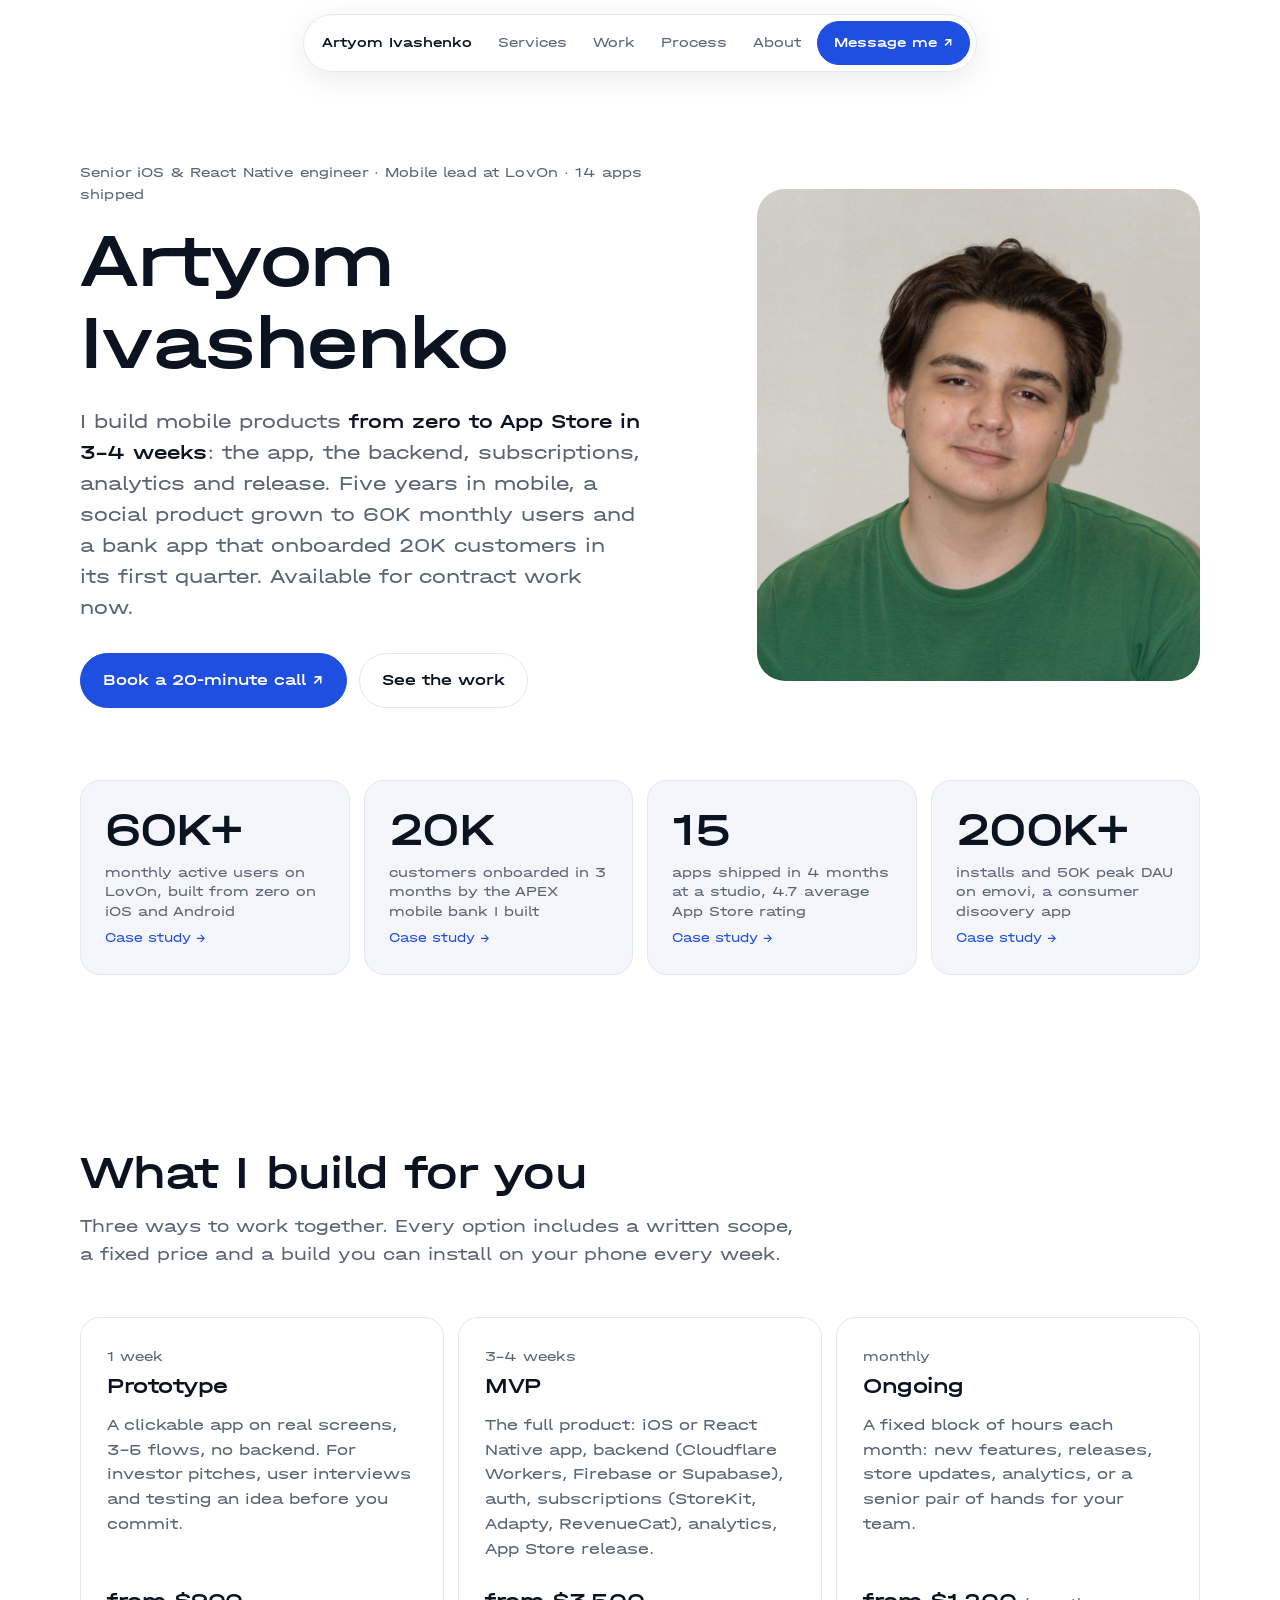
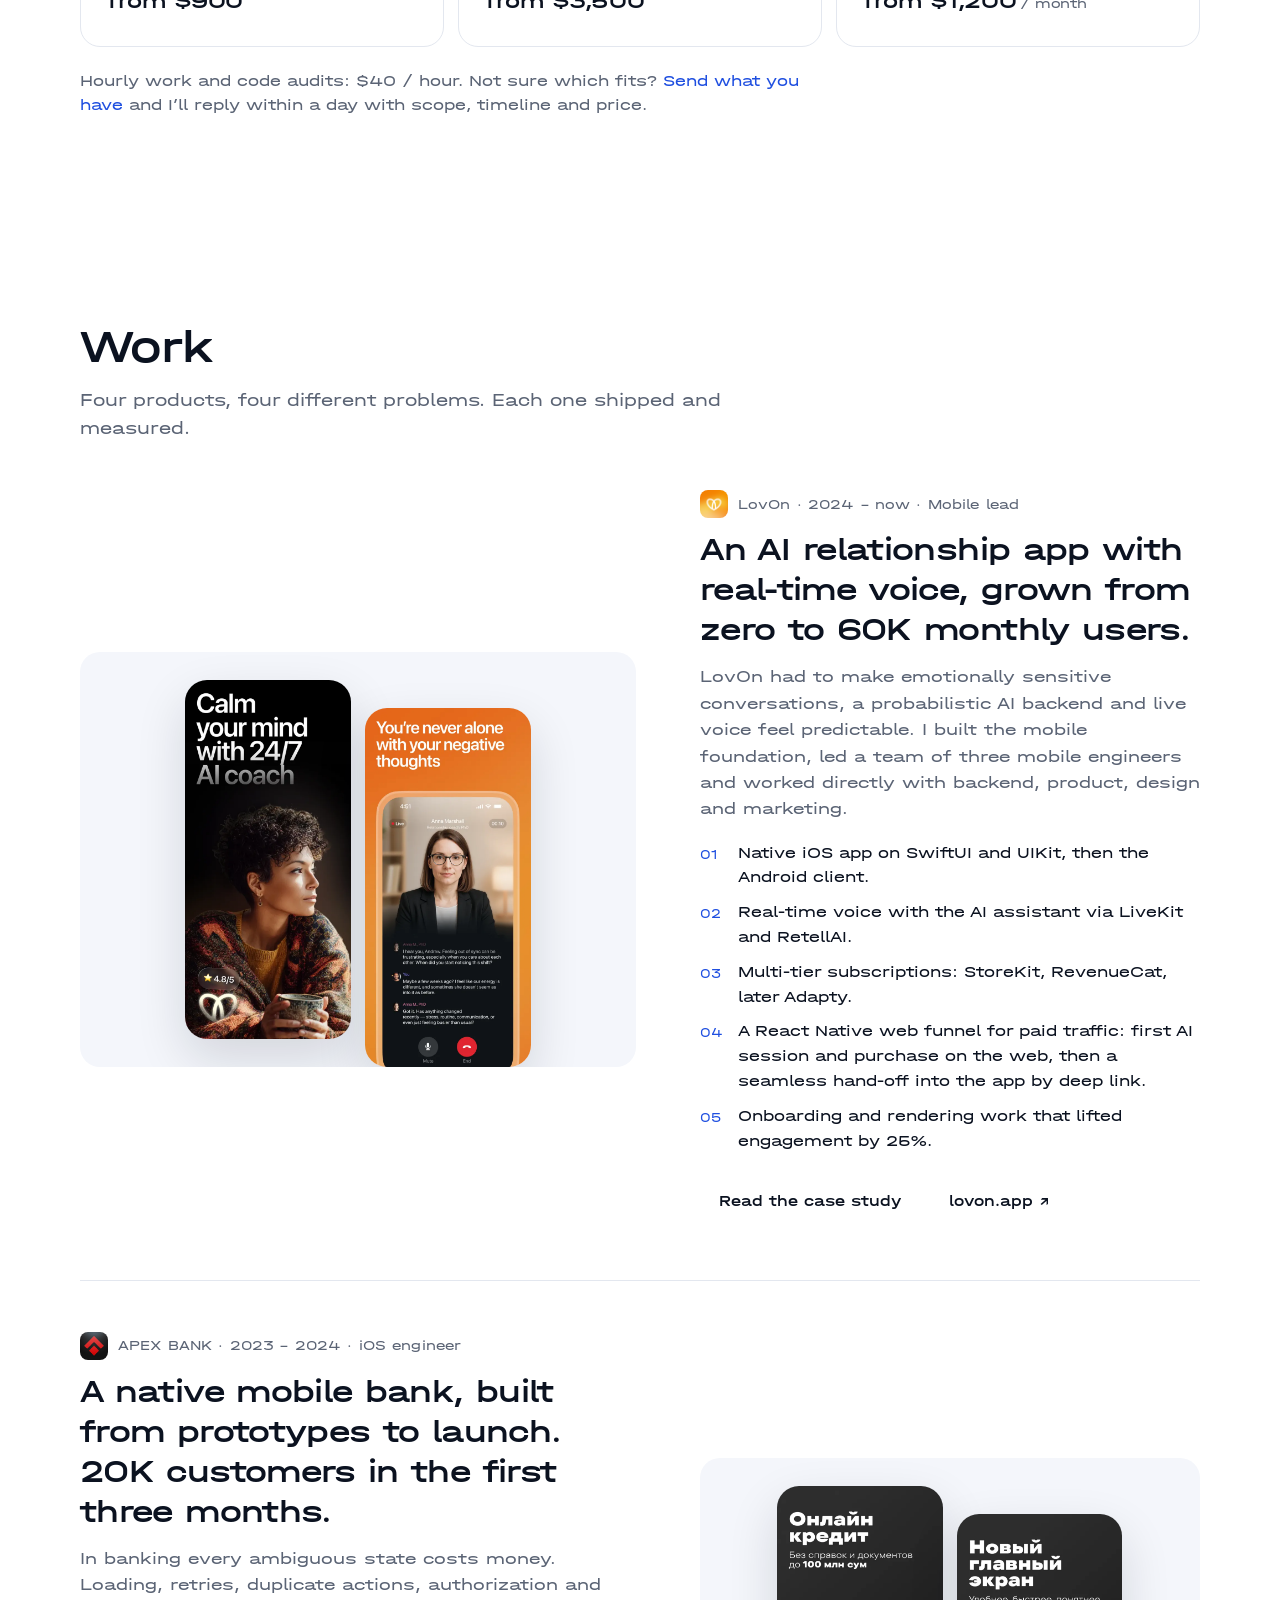
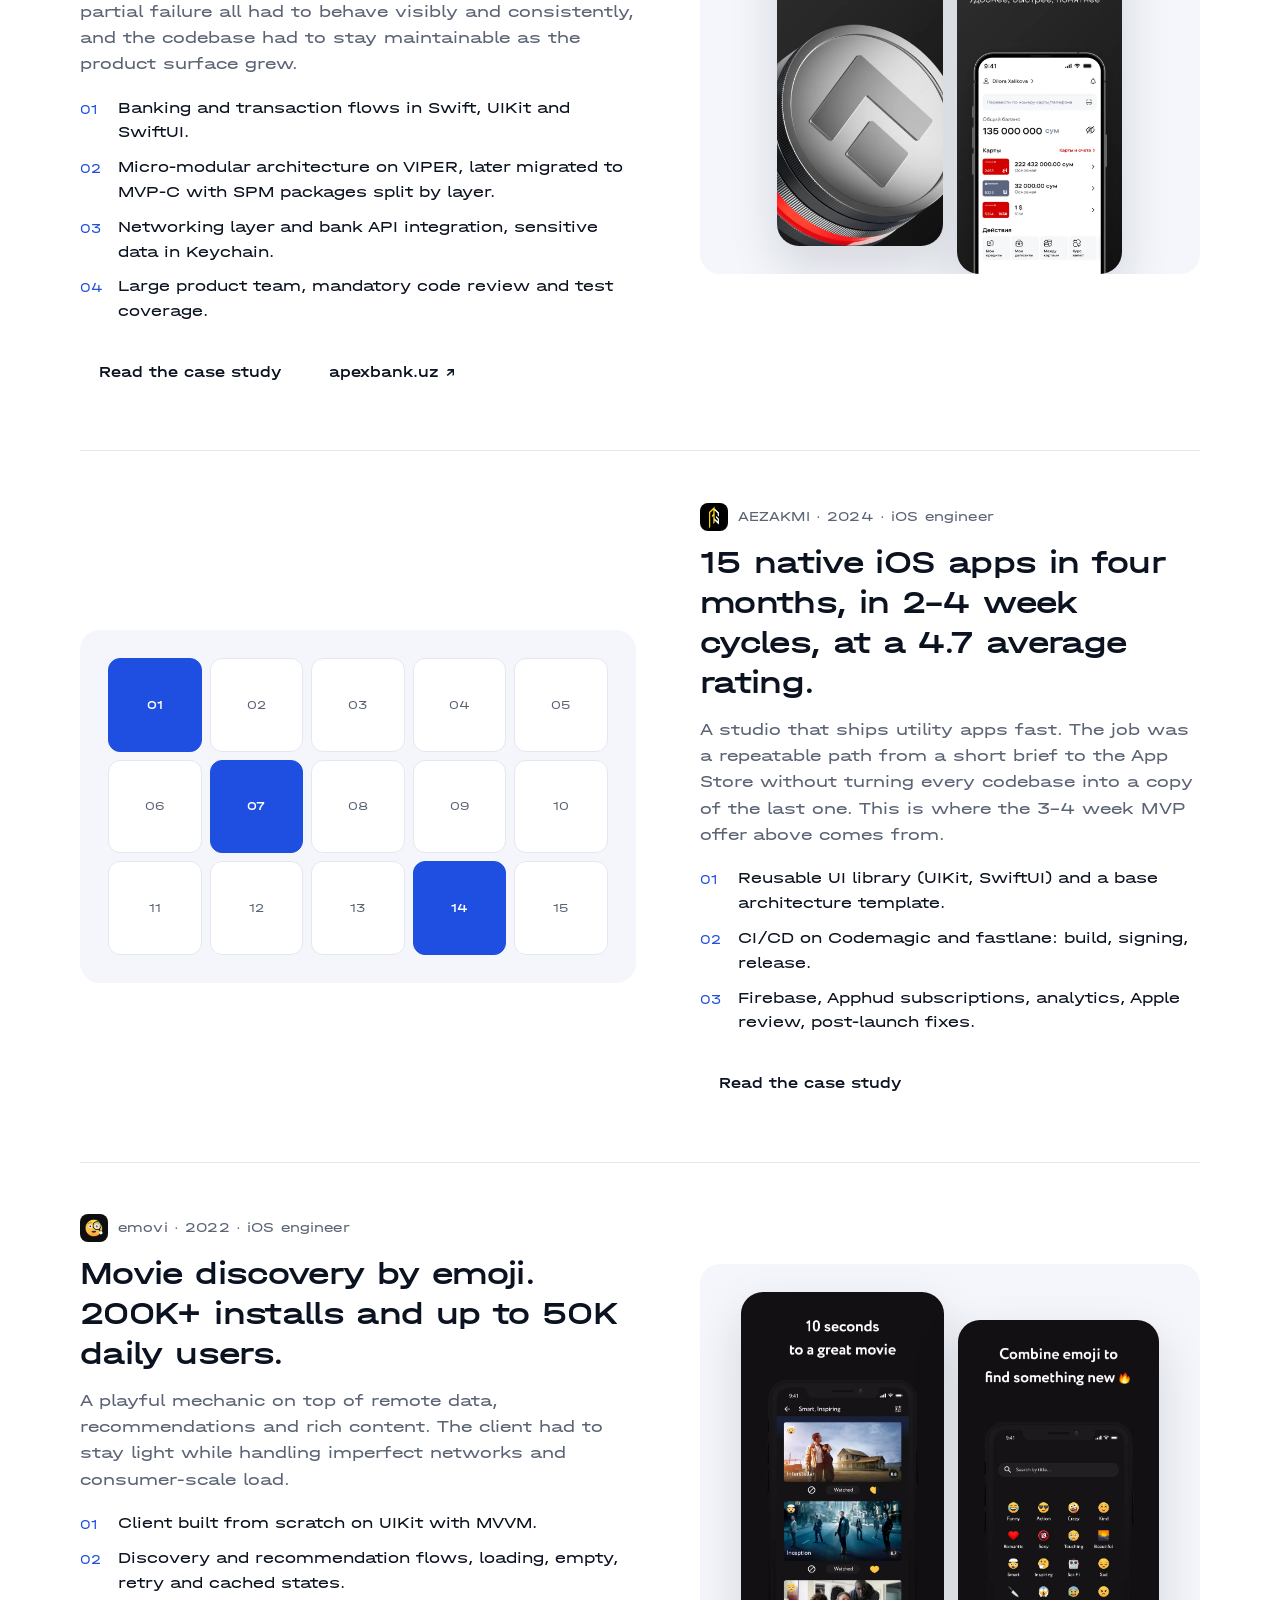
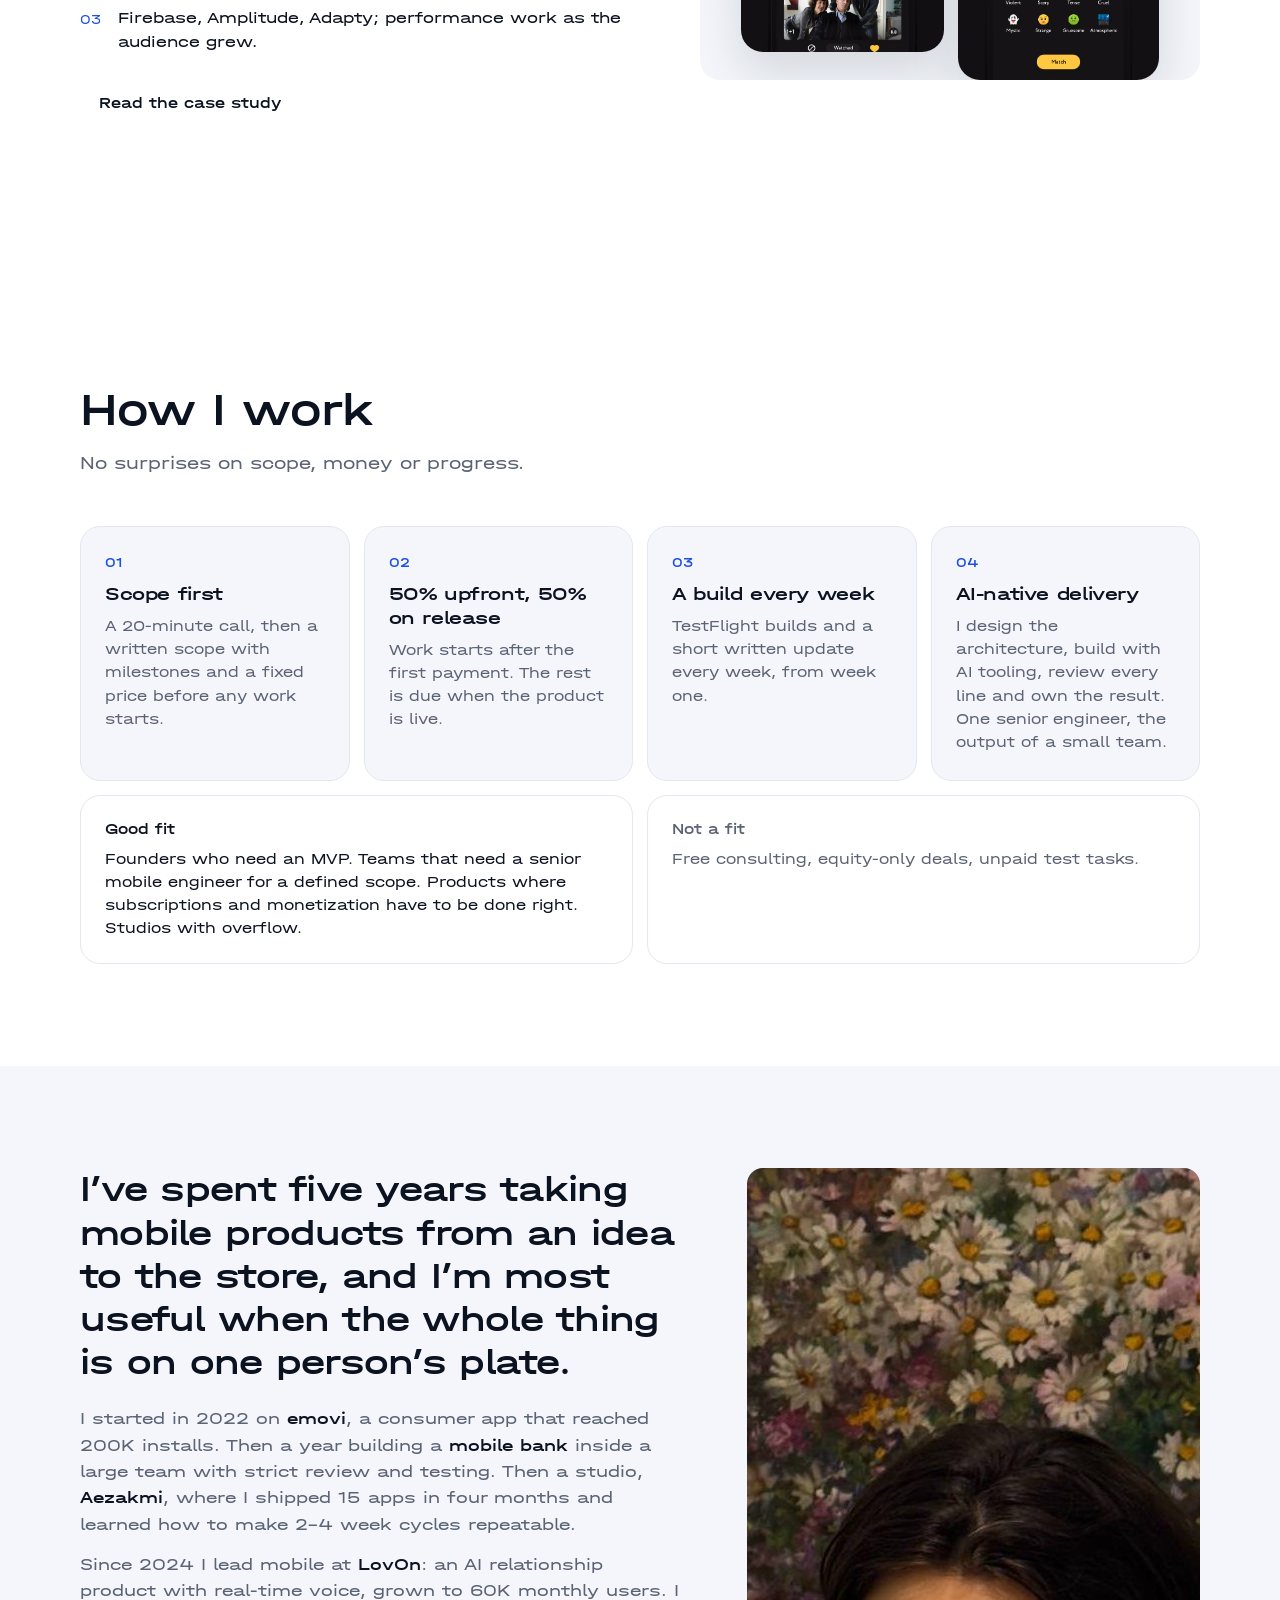
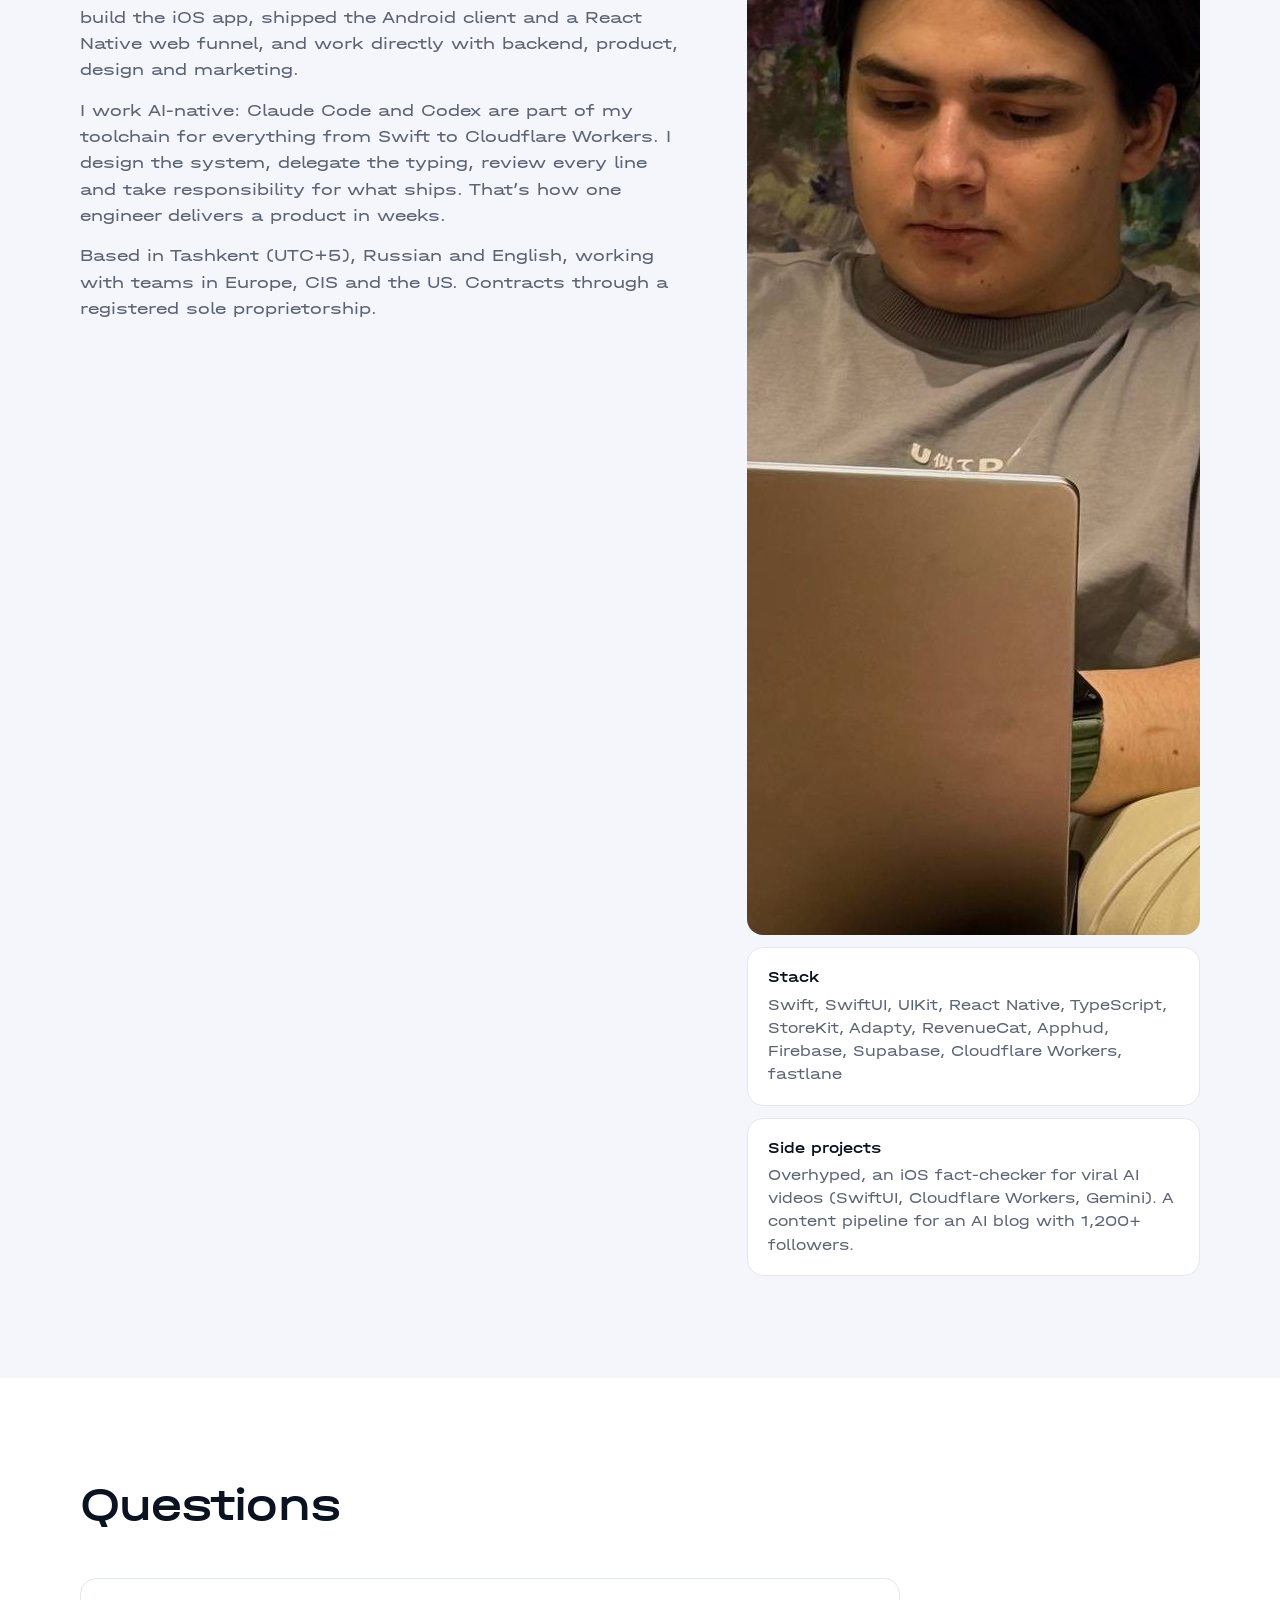
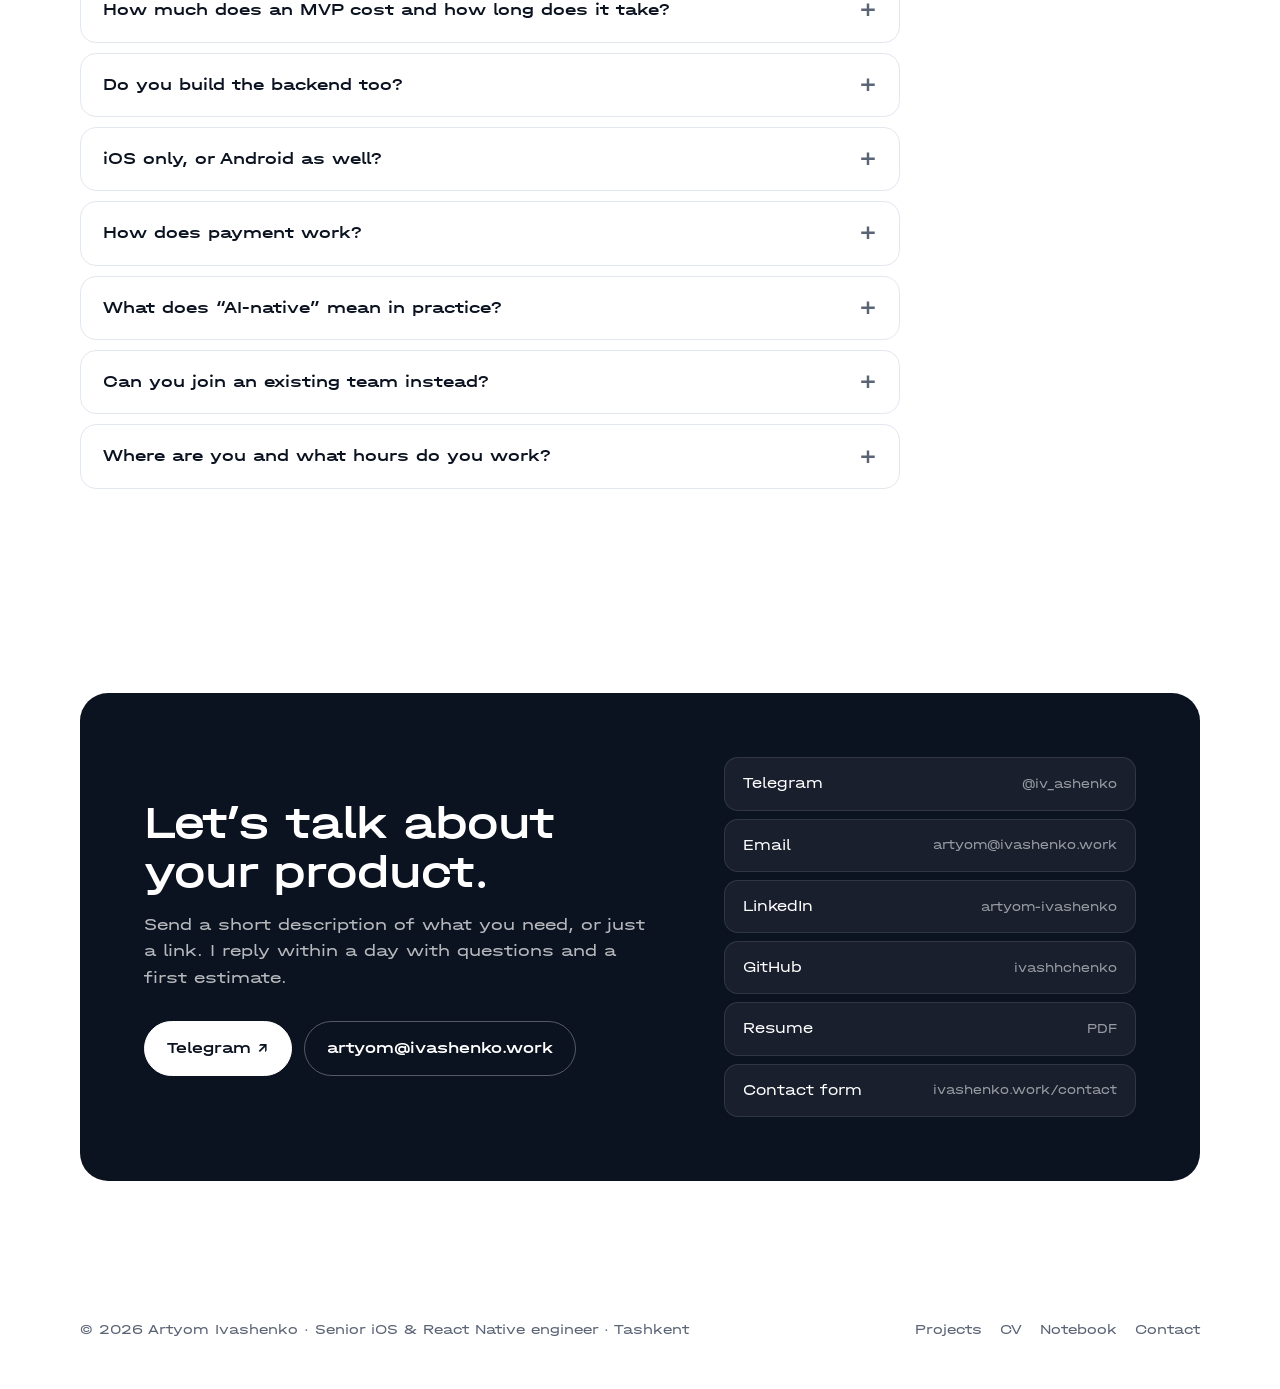
==== index.html @ fdfe466d "Rebuild home page as a contract-offer landing One-page layout: hero with portrait, key numbers, serv" ====
<!doctype html>
<html lang="en">
<head>
<meta charset="utf-8">
<meta name="viewport" content="width=device-width, initial-scale=1">
<title>Artyom Ivashenko · Senior iOS &amp; React Native engineer, MVPs in 3–4 weeks</title>
<meta name="description" content="Artyom Ivashenko builds mobile products from zero to App Store in 3–4 weeks: iOS (Swift, SwiftUI) and React Native, backend, subscriptions, release. 5 years, 14 apps shipped, a 60K MAU product and a mobile bank with 20K customers. Available for contract work.">
<link rel="canonical" href="https://ivashenko.work/">
<link rel="icon" href="/assets/favicon.svg" type="image/svg+xml">
<meta property="og:type" content="website">
<meta property="og:title" content="Artyom Ivashenko · iOS & React Native products in 3–4 weeks">
<meta property="og:description" content="Senior mobile engineer. 14 apps shipped, 60K MAU product, mobile bank with 20K customers. Available for contract work.">
<meta property="og:url" content="https://ivashenko.work/">
<meta property="og:image" content="https://ivashenko.work/assets/og-home.png">
<meta name="twitter:card" content="summary_large_image">
<script type="application/ld+json">
{"@context":"https://schema.org","@type":"Person","name":"Artyom Ivashenko","alternateName":"Артём Иващенко","jobTitle":"Senior iOS and React Native Engineer","url":"https://ivashenko.work/","image":"https://ivashenko.work/assets/images/artyom-portrait.jpg","email":"mailto:artyom@ivashenko.work","address":{"@type":"PostalAddress","addressLocality":"Tashkent","addressCountry":"UZ"},"sameAs":["https://t.me/iv_ashenko","https://www.linkedin.com/in/artyom-ivashenko","https://github.com/ivashhchenko"],"knowsAbout":["iOS","Swift","SwiftUI","React Native","Mobile app development","App Store release","Subscriptions"]}
</script>
<style>
@font-face{font-family:Halvar;src:url('/assets/fonts/halvar-regular.woff2') format('woff2');font-weight:400;font-display:swap}
@font-face{font-family:Halvar;src:url('/assets/fonts/halvar-medium.woff2') format('woff2');font-weight:500;font-display:swap}
:root{
  --bg:#ffffff;--bg-2:#f4f6fb;--ink:#0b1220;--muted:#5b6475;--line:#e3e7ef;
  --accent:#1f4fe0;--accent-ink:#ffffff;--accent-soft:#e8eefc;
  --radius:20px;--wide:min(100% - 40px,1120px);
  --sans:Halvar,-apple-system,"Inter","Helvetica Neue",Arial,sans-serif;
}
*{box-sizing:border-box}
html{scroll-behavior:smooth;-webkit-text-size-adjust:100%}
body{margin:0;background:var(--bg);color:var(--ink);font:400 17px/1.55 var(--sans);-webkit-font-smoothing:antialiased}
a{color:inherit;text-decoration:none}
img{max-width:100%;display:block}
.wrap{width:var(--wide);margin:0 auto}
h1,h2,h3{margin:0;font-weight:500;letter-spacing:-.02em;line-height:1.08}
h1{font-size:clamp(44px,7vw,76px)}
h2{font-size:clamp(30px,4.2vw,46px)}
h3{font-size:22px;line-height:1.25}
p{margin:0}
.muted{color:var(--muted)}
.eyebrow{font-size:14px;color:var(--muted);letter-spacing:.01em}
.btn{display:inline-flex;align-items:center;gap:8px;padding:14px 22px;border-radius:999px;font-size:16px;font-weight:500;border:1px solid var(--line);transition:transform .15s,background .15s,border-color .15s;white-space:nowrap}
.btn:hover{transform:translateY(-1px)}
.btn--primary{background:var(--accent);color:var(--accent-ink);border-color:var(--accent)}
.btn--primary:hover{background:#173fba}
.btn--ghost:hover{border-color:var(--ink)}
.btn--small{padding:10px 16px;font-size:14px}
section{padding:clamp(56px,8vw,112px) 0}
.sec-head{max-width:720px;margin-bottom:clamp(28px,4vw,48px)}
.sec-head p{margin-top:14px;font-size:18px;color:var(--muted)}

/* header */
.nav{position:sticky;top:0;z-index:50;display:flex;justify-content:center;padding:14px 16px;pointer-events:none}
.nav-pill{pointer-events:auto;display:flex;align-items:center;gap:6px;padding:6px 6px 6px 18px;background:rgba(255,255,255,.86);backdrop-filter:saturate(180%) blur(14px);-webkit-backdrop-filter:saturate(180%) blur(14px);border:1px solid var(--line);border-radius:999px;box-shadow:0 8px 30px rgba(11,18,32,.08);font-size:14px}
.nav-pill .brand{font-weight:500;margin-right:10px}
.nav-pill a:not(.brand):not(.btn){padding:8px 10px;border-radius:999px;color:var(--muted)}
.nav-pill a:not(.brand):not(.btn):hover{color:var(--ink);background:var(--bg-2)}

/* hero */
.hero{padding:clamp(32px,6vw,80px) 0 clamp(40px,6vw,72px)}
.hero-grid{display:grid;grid-template-columns:minmax(0,1.15fr) minmax(280px,.85fr);gap:clamp(32px,6vw,80px);align-items:center}
.hero h1{margin:14px 0 22px}
.hero .lead{font-size:clamp(17px,1.6vw,20px);color:var(--muted);max-width:560px}
.hero .lead b{color:var(--ink);font-weight:500}
.hero-cta{display:flex;flex-wrap:wrap;gap:12px;margin-top:30px}
.portrait{aspect-ratio:9/10;border-radius:28px;overflow:hidden;background:var(--bg-2)}
.portrait img{width:100%;height:100%;object-fit:cover}

/* stats */
.stats{padding:0 0 clamp(40px,6vw,72px)}
.stat-grid{display:grid;grid-template-columns:repeat(4,1fr);gap:14px}
.stat{padding:26px 24px;border:1px solid var(--line);border-radius:var(--radius);background:var(--bg-2)}
.stat .num{font-size:clamp(34px,3.6vw,46px);font-weight:500;letter-spacing:-.03em;line-height:1}
.stat .lbl{margin-top:10px;font-size:14px;color:var(--muted);line-height:1.4}
.stat .src{margin-top:6px;font-size:13px}
.stat .src a{color:var(--accent)}

/* services */
.cards{display:grid;grid-template-columns:repeat(3,1fr);gap:14px}
.card{display:flex;flex-direction:column;padding:28px 26px;border:1px solid var(--line);border-radius:var(--radius);background:#fff}
.card .when{font-size:14px;color:var(--muted)}
.card h3{margin:6px 0 12px}
.card p{color:var(--muted);font-size:16px;flex:1}
.card .price{margin-top:22px;font-size:22px;font-weight:500;letter-spacing:-.02em}
.card .price small{font-size:14px;color:var(--muted);font-weight:400;margin-left:4px}
.services-note{margin-top:22px;font-size:16px;color:var(--muted);max-width:720px}
.services-note a{color:var(--accent)}

/* cases */
.case{display:grid;grid-template-columns:minmax(0,1fr) minmax(280px,.9fr);gap:clamp(28px,5vw,72px);align-items:center;padding:clamp(32px,4vw,56px) 0;border-top:1px solid var(--line)}
.case:first-of-type{border-top:0;padding-top:0}
.case:nth-child(even) .case-media{order:-1}
.case .eyebrow{display:flex;gap:10px;align-items:center}
.case .eyebrow img{width:28px;height:28px;border-radius:8px}
.case h3{font-size:clamp(24px,2.6vw,32px);margin:12px 0 14px;letter-spacing:-.02em}
.case p{color:var(--muted)}
.case ol{margin:18px 0 0;padding:0;list-style:none;display:grid;gap:10px}
.case ol li{display:grid;grid-template-columns:28px 1fr;gap:10px;font-size:16px}
.case ol li span{color:var(--accent);font-size:13px;padding-top:4px}
.case .links{display:flex;flex-wrap:wrap;gap:10px;margin-top:22px}
.case-media{border-radius:var(--radius);background:var(--bg-2);padding:28px;display:flex;justify-content:center;align-items:center;min-height:340px;overflow:hidden}
.case-media img{max-height:440px;width:auto;border-radius:22px;box-shadow:0 20px 50px rgba(11,18,32,.14)}
.case-media .shots{display:flex;gap:14px}
.case-media .shots img{max-height:360px}
.case-media .shots img:nth-child(2){transform:translateY(28px)}
.logo-grid{display:grid;grid-template-columns:repeat(5,1fr);gap:8px;width:100%}
.logo-grid div{aspect-ratio:1;border-radius:12px;background:#fff;border:1px solid var(--line);display:flex;align-items:center;justify-content:center;font-size:12px;color:var(--muted)}
.logo-grid div.hl{background:var(--accent);color:#fff;border-color:var(--accent);font-weight:500}

/* process */
.steps{display:grid;grid-template-columns:repeat(4,1fr);gap:14px}
.step{padding:26px 24px;border-radius:var(--radius);background:var(--bg-2);border:1px solid var(--line)}
.step .n{font-size:13px;color:var(--accent);font-weight:500}
.step h3{margin:10px 0 8px;font-size:19px}
.step p{font-size:15px;color:var(--muted)}
.fit{display:grid;grid-template-columns:1fr 1fr;gap:14px;margin-top:14px}
.fit div{padding:22px 24px;border-radius:var(--radius);border:1px solid var(--line);font-size:15px}
.fit b{display:block;font-weight:500;margin-bottom:6px}
.fit .no{color:var(--muted)}

/* about */
.about{background:var(--bg-2)}
.about-grid{display:grid;grid-template-columns:minmax(0,1fr) minmax(260px,.75fr);gap:clamp(28px,5vw,72px);align-items:start}
.about .big{font-size:clamp(24px,3vw,36px);font-weight:500;letter-spacing:-.02em;line-height:1.2}
.about-text{display:grid;gap:14px;margin-top:22px;color:var(--muted)}
.about-text b{color:var(--ink);font-weight:500}
.about-side{display:grid;gap:12px}
.about-side .item{padding:18px 20px;border-radius:16px;background:#fff;border:1px solid var(--line);font-size:15px}
.about-side .item b{display:block;font-weight:500;margin-bottom:4px}
.about-side .item span{color:var(--muted)}
.about-side img{border-radius:16px;aspect-ratio:1;object-fit:cover}

/* faq */
.faq{display:grid;gap:10px;max-width:820px}
details{border:1px solid var(--line);border-radius:16px;padding:0 22px;background:#fff}
summary{cursor:pointer;list-style:none;padding:18px 0;font-weight:500;font-size:17px;display:flex;justify-content:space-between;gap:16px;align-items:center}
summary::-webkit-details-marker{display:none}
summary::after{content:"+";color:var(--muted);font-size:22px;line-height:1;flex:none}
details[open] summary::after{content:"–"}
details p{padding:0 0 20px;color:var(--muted);font-size:16px}
details p a{color:var(--accent)}

/* contact */
.contact{background:var(--ink);color:#fff;border-radius:28px;padding:clamp(36px,5vw,64px);display:grid;grid-template-columns:minmax(0,1fr) minmax(260px,.8fr);gap:clamp(28px,5vw,64px);align-items:center}
.contact h2{color:#fff}
.contact p{color:rgba(255,255,255,.7);margin-top:14px;font-size:17px;max-width:520px}
.contact .btn--primary{background:#fff;color:var(--ink);border-color:#fff}
.contact .btn--primary:hover{background:#e8eefc}
.contact .btn--ghost{color:#fff;border-color:rgba(255,255,255,.3)}
.contact .btn--ghost:hover{border-color:#fff}
.links{display:grid;gap:8px}
.links a{display:flex;justify-content:space-between;align-items:center;gap:12px;padding:14px 18px;border-radius:14px;background:rgba(255,255,255,.06);border:1px solid rgba(255,255,255,.1);font-size:15px}
.links a:hover{background:rgba(255,255,255,.12)}
.links a span{color:rgba(255,255,255,.55);font-size:13px}

footer{padding:36px 0 48px;font-size:14px;color:var(--muted);display:flex;flex-wrap:wrap;justify-content:space-between;gap:12px}
footer a:hover{color:var(--ink)}
footer nav{display:flex;gap:18px;flex-wrap:wrap}

@media(max-width:900px){
  .stat-grid{grid-template-columns:repeat(2,1fr)}
  .cards,.steps{grid-template-columns:1fr 1fr}
  .nav-pill a.hide-m{display:none}
}
@media(max-width:700px){
  :root{--wide:min(100% - 32px,1120px)}
  body{font-size:16px}
  .hero-grid,.case,.about-grid,.contact,.fit{grid-template-columns:1fr}
  .case:nth-child(even) .case-media{order:0}
  .portrait{max-width:380px;aspect-ratio:1}
  .hero-cta .btn{width:100%;justify-content:center}
  .cards,.steps{grid-template-columns:1fr}
  .case-media{min-height:0;padding:20px}
  .case-media img{max-height:320px}
  .nav-pill{font-size:13px;padding-left:14px;max-width:100%}
  .nav-pill .brand{white-space:nowrap}
  .nav-pill a:not(.brand):not(.btn){padding:8px 7px}
  .nav-pill .hide-s{display:none}
}
@media(max-width:420px){.stat-grid{grid-template-columns:1fr}}
@media(prefers-reduced-motion:reduce){html{scroll-behavior:auto}.btn{transition:none}}
</style>
</head>
<body>

<div class="nav">
  <div class="nav-pill">
    <a class="brand" href="/">Artyom<span class="hide-s"> Ivashenko</span></a>
    <a class="hide-s" href="#services">Services</a>
    <a href="#work">Work</a>
    <a class="hide-m" href="#process">Process</a>
    <a class="hide-m" href="#about">About</a>
    <a class="btn btn--primary btn--small" href="https://t.me/iv_ashenko">Message me ↗</a>
  </div>
</div>

<main>

<section class="hero">
  <div class="wrap hero-grid">
    <div>
      <p class="eyebrow">Senior iOS &amp; React Native engineer · Mobile lead at LovOn · 14 apps shipped</p>
      <h1>Artyom<br>Ivashenko</h1>
      <p class="lead">I build mobile products <b>from zero to App Store in 3–4 weeks</b>: the app, the backend, subscriptions, analytics and release. Five years in mobile, a social product grown to 60K monthly users and a bank app that onboarded 20K customers in its first quarter. Available for contract work now.</p>
      <div class="hero-cta">
        <a class="btn btn--primary" href="https://t.me/iv_ashenko">Book a 20-minute call ↗</a>
        <a class="btn btn--ghost" href="#work">See the work</a>
      </div>
    </div>
    <div class="portrait">
      <img src="/assets/images/artyom-portrait.jpg" alt="Artyom Ivashenko" width="1980" height="2200" fetchpriority="high">
    </div>
  </div>
</section>

<section class="stats">
  <div class="wrap stat-grid">
    <div class="stat"><div class="num">60K+</div><div class="lbl">monthly active users on LovOn, built from zero on iOS and Android</div><div class="src"><a href="/projects/lovon/">Case study →</a></div></div>
    <div class="stat"><div class="num">20K</div><div class="lbl">customers onboarded in 3 months by the APEX mobile bank I built</div><div class="src"><a href="/projects/apex-bank/">Case study →</a></div></div>
    <div class="stat"><div class="num">15</div><div class="lbl">apps shipped in 4 months at a studio, 4.7 average App Store rating</div><div class="src"><a href="/projects/aezakmi/">Case study →</a></div></div>
    <div class="stat"><div class="num">200K+</div><div class="lbl">installs and 50K peak DAU on emovi, a consumer discovery app</div><div class="src"><a href="/projects/emovi/">Case study →</a></div></div>
  </div>
</section>

<section id="services">
  <div class="wrap">
    <div class="sec-head">
      <h2>What I build for you</h2>
      <p>Three ways to work together. Every option includes a written scope, a fixed price and a build you can install on your phone every week.</p>
    </div>
    <div class="cards">
      <div class="card">
        <div class="when">1 week</div>
        <h3>Prototype</h3>
        <p>A clickable app on real screens, 3–5 flows, no backend. For investor pitches, user interviews and testing an idea before you commit.</p>
        <div class="price">from $900</div>
      </div>
      <div class="card">
        <div class="when">3–4 weeks</div>
        <h3>MVP</h3>
        <p>The full product: iOS or React Native app, backend (Cloudflare Workers, Firebase or Supabase), auth, subscriptions (StoreKit, Adapty, RevenueCat), analytics, App Store release.</p>
        <div class="price">from $3,500</div>
      </div>
      <div class="card">
        <div class="when">monthly</div>
        <h3>Ongoing</h3>
        <p>A fixed block of hours each month: new features, releases, store updates, analytics, or a senior pair of hands for your team.</p>
        <div class="price">from $1,200<small>/ month</small></div>
      </div>
    </div>
    <p class="services-note">Hourly work and code audits: $40 / hour. Not sure which fits? <a href="https://t.me/iv_ashenko">Send what you have</a> and I’ll reply within a day with scope, timeline and price.</p>
  </div>
</section>

<section id="work">
  <div class="wrap">
    <div class="sec-head">
      <h2>Work</h2>
      <p>Four products, four different problems. Each one shipped and measured.</p>
    </div>

    <article class="case">
      <div>
        <p class="eyebrow"><img src="/assets/images/lovon-logo-square.png" alt="">LovOn · 2024 – now · Mobile lead</p>
        <h3>An AI relationship app with real-time voice, grown from zero to 60K monthly users.</h3>
        <p>LovOn had to make emotionally sensitive conversations, a probabilistic AI backend and live voice feel predictable. I built the mobile foundation, led a team of three mobile engineers and worked directly with backend, product, design and marketing.</p>
        <ol>
          <li><span>01</span>Native iOS app on SwiftUI and UIKit, then the Android client.</li>
          <li><span>02</span>Real-time voice with the AI assistant via LiveKit and RetellAI.</li>
          <li><span>03</span>Multi-tier subscriptions: StoreKit, RevenueCat, later Adapty.</li>
          <li><span>04</span>A React Native web funnel for paid traffic: first AI session and purchase on the web, then a seamless hand-off into the app by deep link.</li>
          <li><span>05</span>Onboarding and rendering work that lifted engagement by 25%.</li>
        </ol>
        <div class="links">
          <a class="btn btn--ghost btn--small" href="/projects/lovon/">Read the case study</a>
          <a class="btn btn--ghost btn--small" href="https://lovon.app/">lovon.app ↗</a>
        </div>
      </div>
      <div class="case-media"><div class="shots"><img src="/assets/images/lovon-01.webp" alt="LovOn app screen" loading="lazy"><img src="/assets/images/lovon-02.webp" alt="LovOn app screen" loading="lazy"></div></div>
    </article>

    <article class="case">
      <div>
        <p class="eyebrow"><img src="/assets/images/apex-bank-logo.png" alt="">APEX BANK · 2023 – 2024 · iOS engineer</p>
        <h3>A native mobile bank, built from prototypes to launch. 20K customers in the first three months.</h3>
        <p>In banking every ambiguous state costs money. Loading, retries, duplicate actions, authorization and partial failure all had to behave visibly and consistently, and the codebase had to stay maintainable as the product surface grew.</p>
        <ol>
          <li><span>01</span>Banking and transaction flows in Swift, UIKit and SwiftUI.</li>
          <li><span>02</span>Micro-modular architecture on VIPER, later migrated to MVP-C with SPM packages split by layer.</li>
          <li><span>03</span>Networking layer and bank API integration, sensitive data in Keychain.</li>
          <li><span>04</span>Large product team, mandatory code review and test coverage.</li>
        </ol>
        <div class="links">
          <a class="btn btn--ghost btn--small" href="/projects/apex-bank/">Read the case study</a>
          <a class="btn btn--ghost btn--small" href="https://www.apexbank.uz/en/">apexbank.uz ↗</a>
        </div>
      </div>
      <div class="case-media"><div class="shots"><img src="/assets/images/apex-01.webp" alt="APEX BANK app screen" loading="lazy"><img src="/assets/images/apex-02.webp" alt="APEX BANK app screen" loading="lazy"></div></div>
    </article>

    <article class="case">
      <div>
        <p class="eyebrow"><img src="/assets/images/aezakmi-logo.png" alt="">AEZAKMI · 2024 · iOS engineer</p>
        <h3>15 native iOS apps in four months, in 2–4 week cycles, at a 4.7 average rating.</h3>
        <p>A studio that ships utility apps fast. The job was a repeatable path from a short brief to the App Store without turning every codebase into a copy of the last one. This is where the 3–4 week MVP offer above comes from.</p>
        <ol>
          <li><span>01</span>Reusable UI library (UIKit, SwiftUI) and a base architecture template.</li>
          <li><span>02</span>CI/CD on Codemagic and fastlane: build, signing, release.</li>
          <li><span>03</span>Firebase, Apphud subscriptions, analytics, Apple review, post-launch fixes.</li>
        </ol>
        <div class="links">
          <a class="btn btn--ghost btn--small" href="/projects/aezakmi/">Read the case study</a>
        </div>
      </div>
      <div class="case-media">
        <div class="logo-grid">
          <div class="hl">01</div><div>02</div><div>03</div><div>04</div><div>05</div>
          <div>06</div><div class="hl">07</div><div>08</div><div>09</div><div>10</div>
          <div>11</div><div>12</div><div>13</div><div class="hl">14</div><div>15</div>
        </div>
      </div>
    </article>

    <article class="case">
      <div>
        <p class="eyebrow"><img src="/assets/images/emovi-logo-square.png" alt="">emovi · 2022 · iOS engineer</p>
        <h3>Movie discovery by emoji. 200K+ installs and up to 50K daily users.</h3>
        <p>A playful mechanic on top of remote data, recommendations and rich content. The client had to stay light while handling imperfect networks and consumer-scale load.</p>
        <ol>
          <li><span>01</span>Client built from scratch on UIKit with MVVM.</li>
          <li><span>02</span>Discovery and recommendation flows, loading, empty, retry and cached states.</li>
          <li><span>03</span>Firebase, Amplitude, Adapty; performance work as the audience grew.</li>
        </ol>
        <div class="links">
          <a class="btn btn--ghost btn--small" href="/projects/emovi/">Read the case study</a>
        </div>
      </div>
      <div class="case-media"><div class="shots"><img src="/assets/images/emovi-01.jpg" alt="emovi app screen" loading="lazy"><img src="/assets/images/emovi-02.jpg" alt="emovi app screen" loading="lazy"></div></div>
    </article>
  </div>
</section>

<section id="process">
  <div class="wrap">
    <div class="sec-head">
      <h2>How I work</h2>
      <p>No surprises on scope, money or progress.</p>
    </div>
    <div class="steps">
      <div class="step"><div class="n">01</div><h3>Scope first</h3><p>A 20-minute call, then a written scope with milestones and a fixed price before any work starts.</p></div>
      <div class="step"><div class="n">02</div><h3>50% upfront, 50% on release</h3><p>Work starts after the first payment. The rest is due when the product is live.</p></div>
      <div class="step"><div class="n">03</div><h3>A build every week</h3><p>TestFlight builds and a short written update every week, from week one.</p></div>
      <div class="step"><div class="n">04</div><h3>AI-native delivery</h3><p>I design the architecture, build with AI tooling, review every line and own the result. One senior engineer, the output of a small team.</p></div>
    </div>
    <div class="fit">
      <div><b>Good fit</b>Founders who need an MVP. Teams that need a senior mobile engineer for a defined scope. Products where subscriptions and monetization have to be done right. Studios with overflow.</div>
      <div class="no"><b>Not a fit</b>Free consulting, equity-only deals, unpaid test tasks.</div>
    </div>
  </div>
</section>

<section id="about" class="about">
  <div class="wrap about-grid">
    <div>
      <p class="big">I’ve spent five years taking mobile products from an idea to the store, and I’m most useful when the whole thing is on one person’s plate.</p>
      <div class="about-text">
        <p>I started in 2022 on <b>emovi</b>, a consumer app that reached 200K installs. Then a year building a <b>mobile bank</b> inside a large team with strict review and testing. Then a studio, <b>Aezakmi</b>, where I shipped 15 apps in four months and learned how to make 2–4 week cycles repeatable.</p>
        <p>Since 2024 I lead mobile at <b>LovOn</b>: an AI relationship product with real-time voice, grown to 60K monthly users. I build the iOS app, shipped the Android client and a React Native web funnel, and work directly with backend, product, design and marketing.</p>
        <p>I work AI-native: Claude Code and Codex are part of my toolchain for everything from Swift to Cloudflare Workers. I design the system, delegate the typing, review every line and take responsibility for what ships. That’s how one engineer delivers a product in weeks.</p>
        <p>Based in Tashkent (UTC+5), Russian and English, working with teams in Europe, CIS and the US. Contracts through a registered sole proprietorship.</p>
      </div>
    </div>
    <div class="about-side">
      <img src="/assets/images/artyom-working.jpg" alt="Artyom at work" loading="lazy" width="1367" height="1367">
      <div class="item"><b>Stack</b><span>Swift, SwiftUI, UIKit, React Native, TypeScript, StoreKit, Adapty, RevenueCat, Apphud, Firebase, Supabase, Cloudflare Workers, fastlane</span></div>
      <div class="item"><b>Side projects</b><span>Overhyped, an iOS fact-checker for viral AI videos (SwiftUI, Cloudflare Workers, Gemini). A content pipeline for an AI blog with 1,200+ followers.</span></div>
    </div>
  </div>
</section>

<section id="faq">
  <div class="wrap">
    <div class="sec-head"><h2>Questions</h2></div>
    <div class="faq">
      <details><summary>How much does an MVP cost and how long does it take?</summary><p>Most MVPs land between $3,500 and $6,000 and take 3–4 weeks: app, backend, auth, subscriptions, analytics and App Store release. The exact number comes after a 20-minute call and a written scope.</p></details>
      <details><summary>Do you build the backend too?</summary><p>Yes. For most MVPs that means Cloudflare Workers, Firebase or Supabase. If you already have an API, I integrate with it.</p></details>
      <details><summary>iOS only, or Android as well?</summary><p>Native iOS is my main stack. For both platforms at once I use React Native, which is how LovOn’s web funnel and several client products were built. I also shipped LovOn’s Android client.</p></details>
      <details><summary>How does payment work?</summary><p>50% before work starts, 50% on release. Monthly retainers are paid at the start of each month. Invoices come from a registered sole proprietorship; bank transfer, Wise or crypto.</p></details>
      <details><summary>What does “AI-native” mean in practice?</summary><p>I use Claude Code and Codex as part of the build. I design the architecture and the data model, split the work into tasks, review every line that comes back and test the result. You get senior-level output at a pace a single engineer couldn’t hit by hand.</p></details>
      <details><summary>Can you join an existing team instead?</summary><p>Yes, on a monthly retainer or a fixed scope. I’ve worked in a large banking team with code review and tests, and led a mobile team of three at LovOn.</p></details>
      <details><summary>Where are you and what hours do you work?</summary><p>Tashkent, UTC+5. I overlap with European mornings and afternoons fully, and with US East Coast mornings.</p></details>
    </div>
  </div>
</section>

<section id="contact">
  <div class="wrap">
    <div class="contact">
      <div>
        <h2>Let’s talk about your product.</h2>
        <p>Send a short description of what you need, or just a link. I reply within a day with questions and a first estimate.</p>
        <div class="hero-cta">
          <a class="btn btn--primary" href="https://t.me/iv_ashenko">Telegram ↗</a>
          <a class="btn btn--ghost" href="mailto:artyom@ivashenko.work">artyom@ivashenko.work</a>
        </div>
      </div>
      <div class="links">
        <a href="https://t.me/iv_ashenko">Telegram <span>@iv_ashenko</span></a>
        <a href="mailto:artyom@ivashenko.work">Email <span>artyom@ivashenko.work</span></a>
        <a href="https://www.linkedin.com/in/artyom-ivashenko">LinkedIn <span>artyom-ivashenko</span></a>
        <a href="https://github.com/ivashhchenko">GitHub <span>ivashhchenko</span></a>
        <a href="/assets/Artyom_Ivashenko_Senior_iOS_Optimized_EN.pdf">Resume <span>PDF</span></a>
        <a href="/contact/">Contact form <span>ivashenko.work/contact</span></a>
      </div>
    </div>
  </div>
</section>

</main>

<footer class="wrap">
  <div>© 2026 Artyom Ivashenko · Senior iOS &amp; React Native engineer · Tashkent</div>
  <nav>
    <a href="/projects/">Projects</a>
    <a href="/cv/">CV</a>
    <a href="/notebook/">Notebook</a>
    <a href="/contact/">Contact</a>
  </nav>
</footer>

</body>
</html>
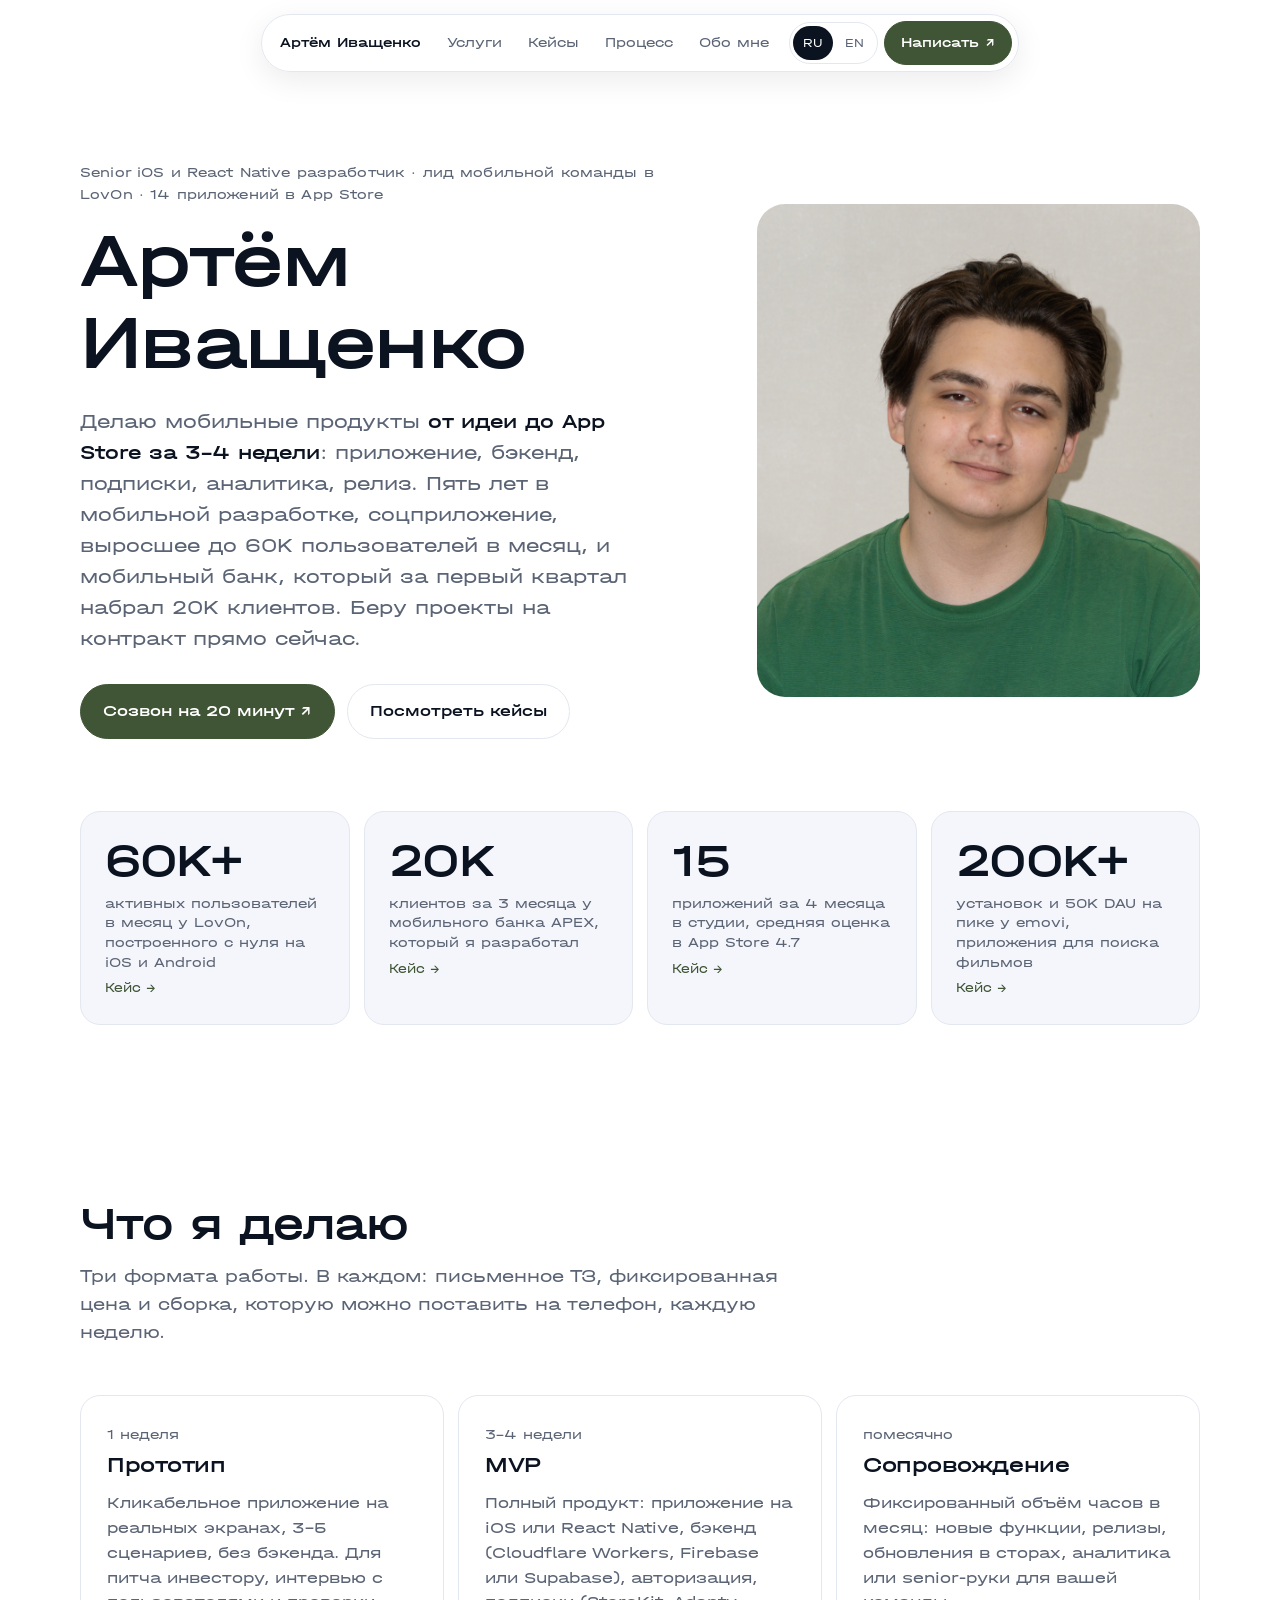
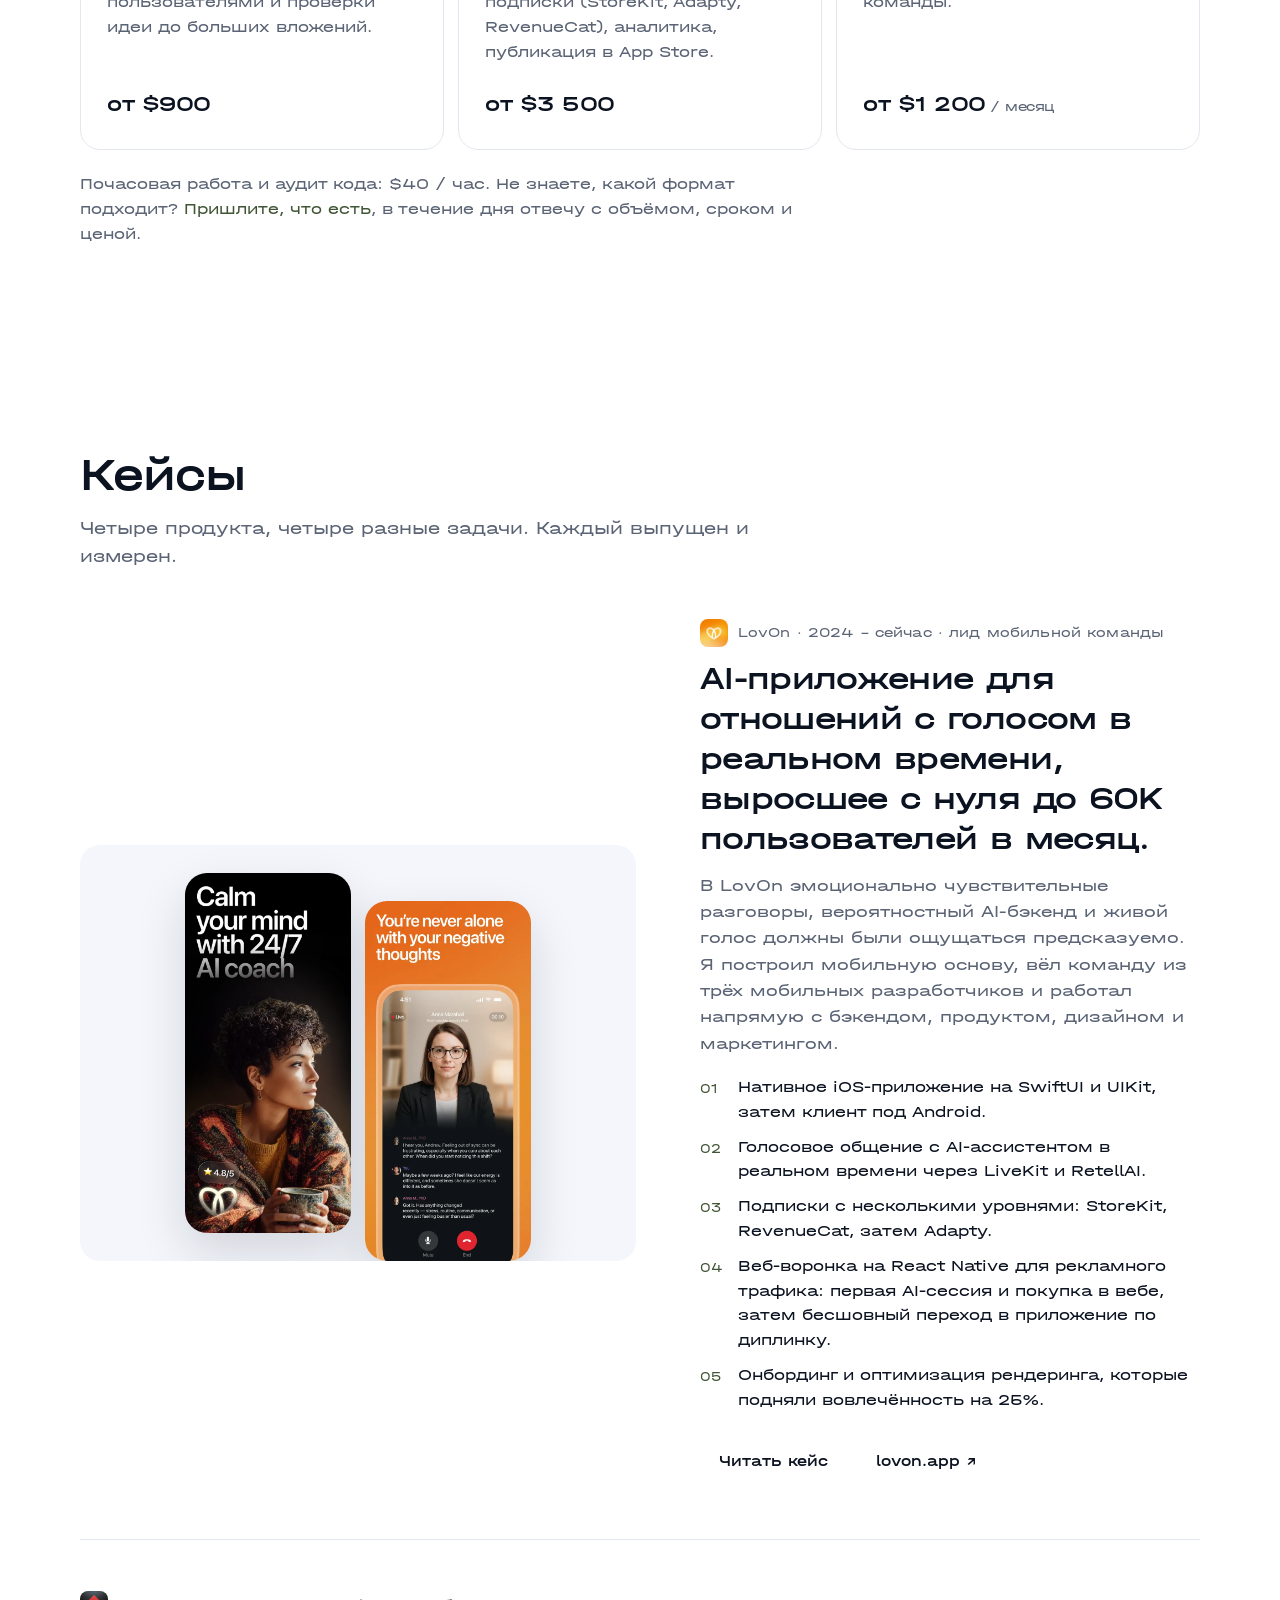
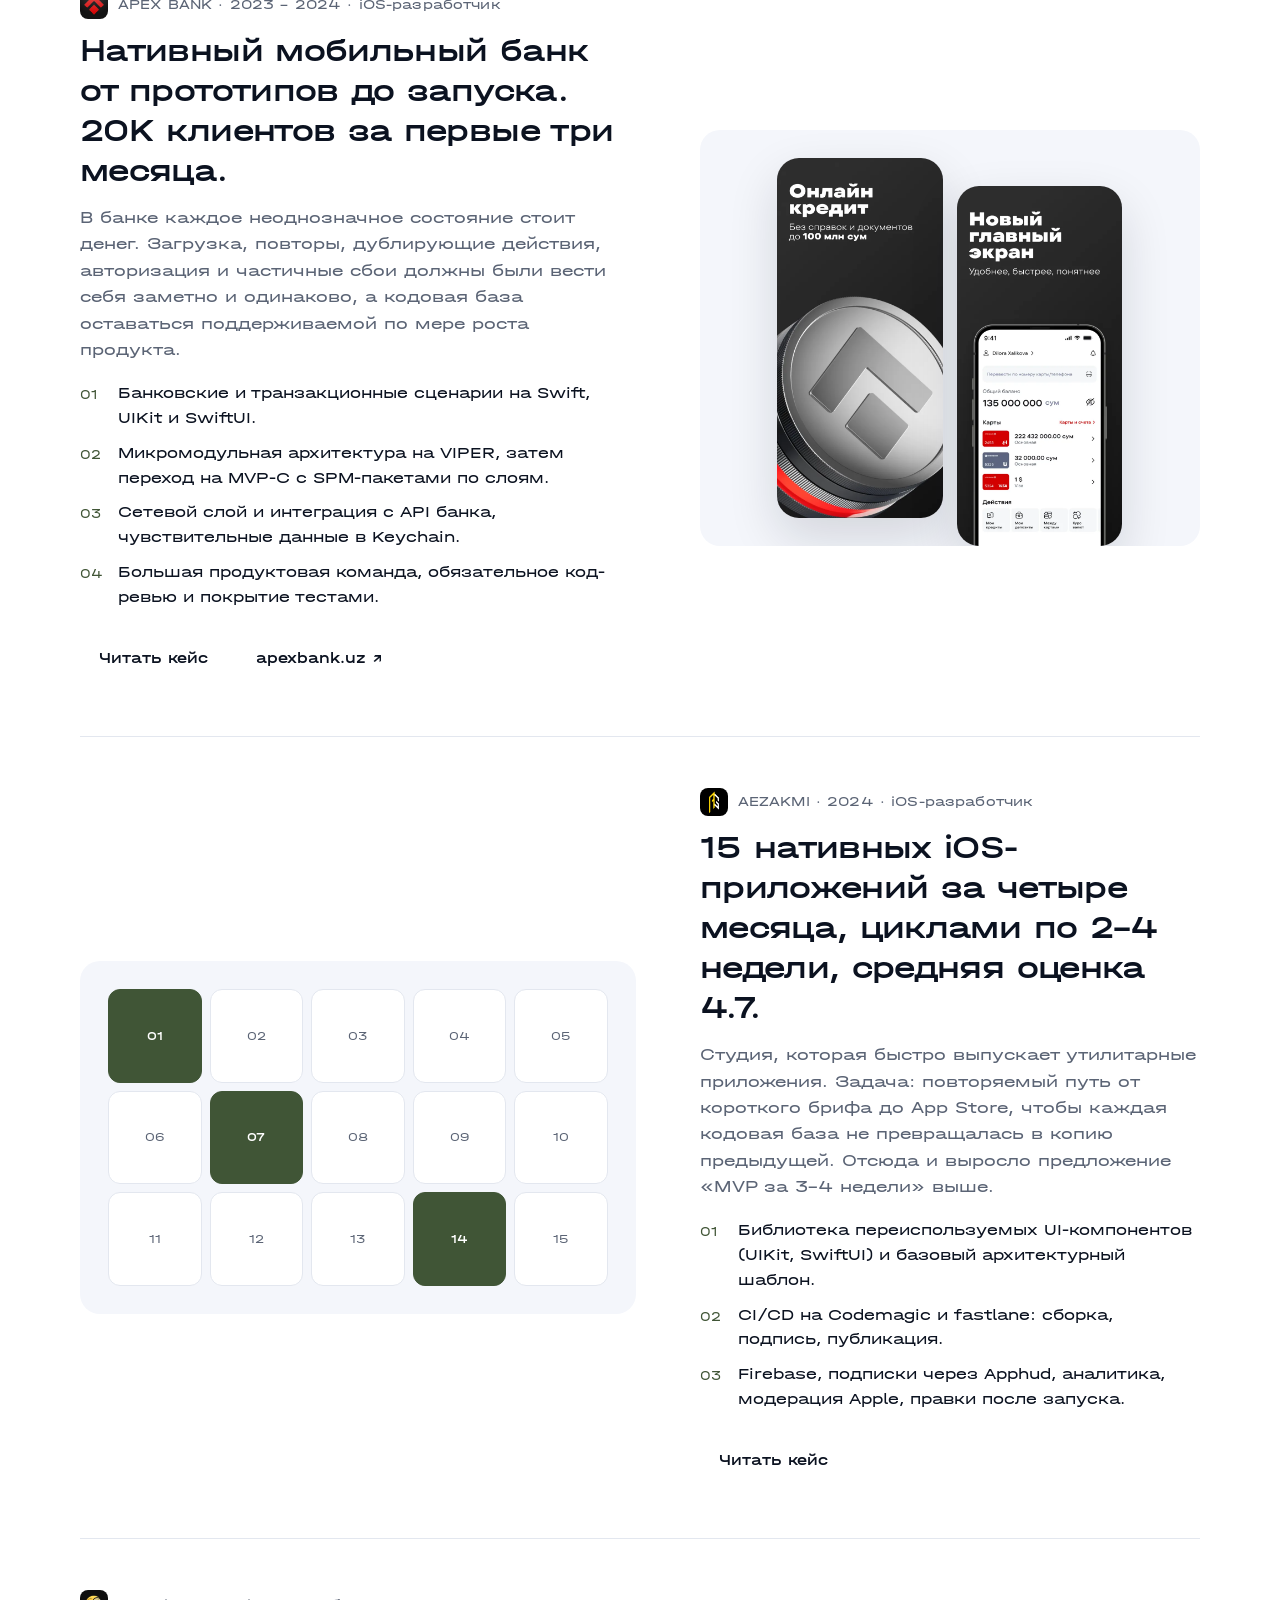
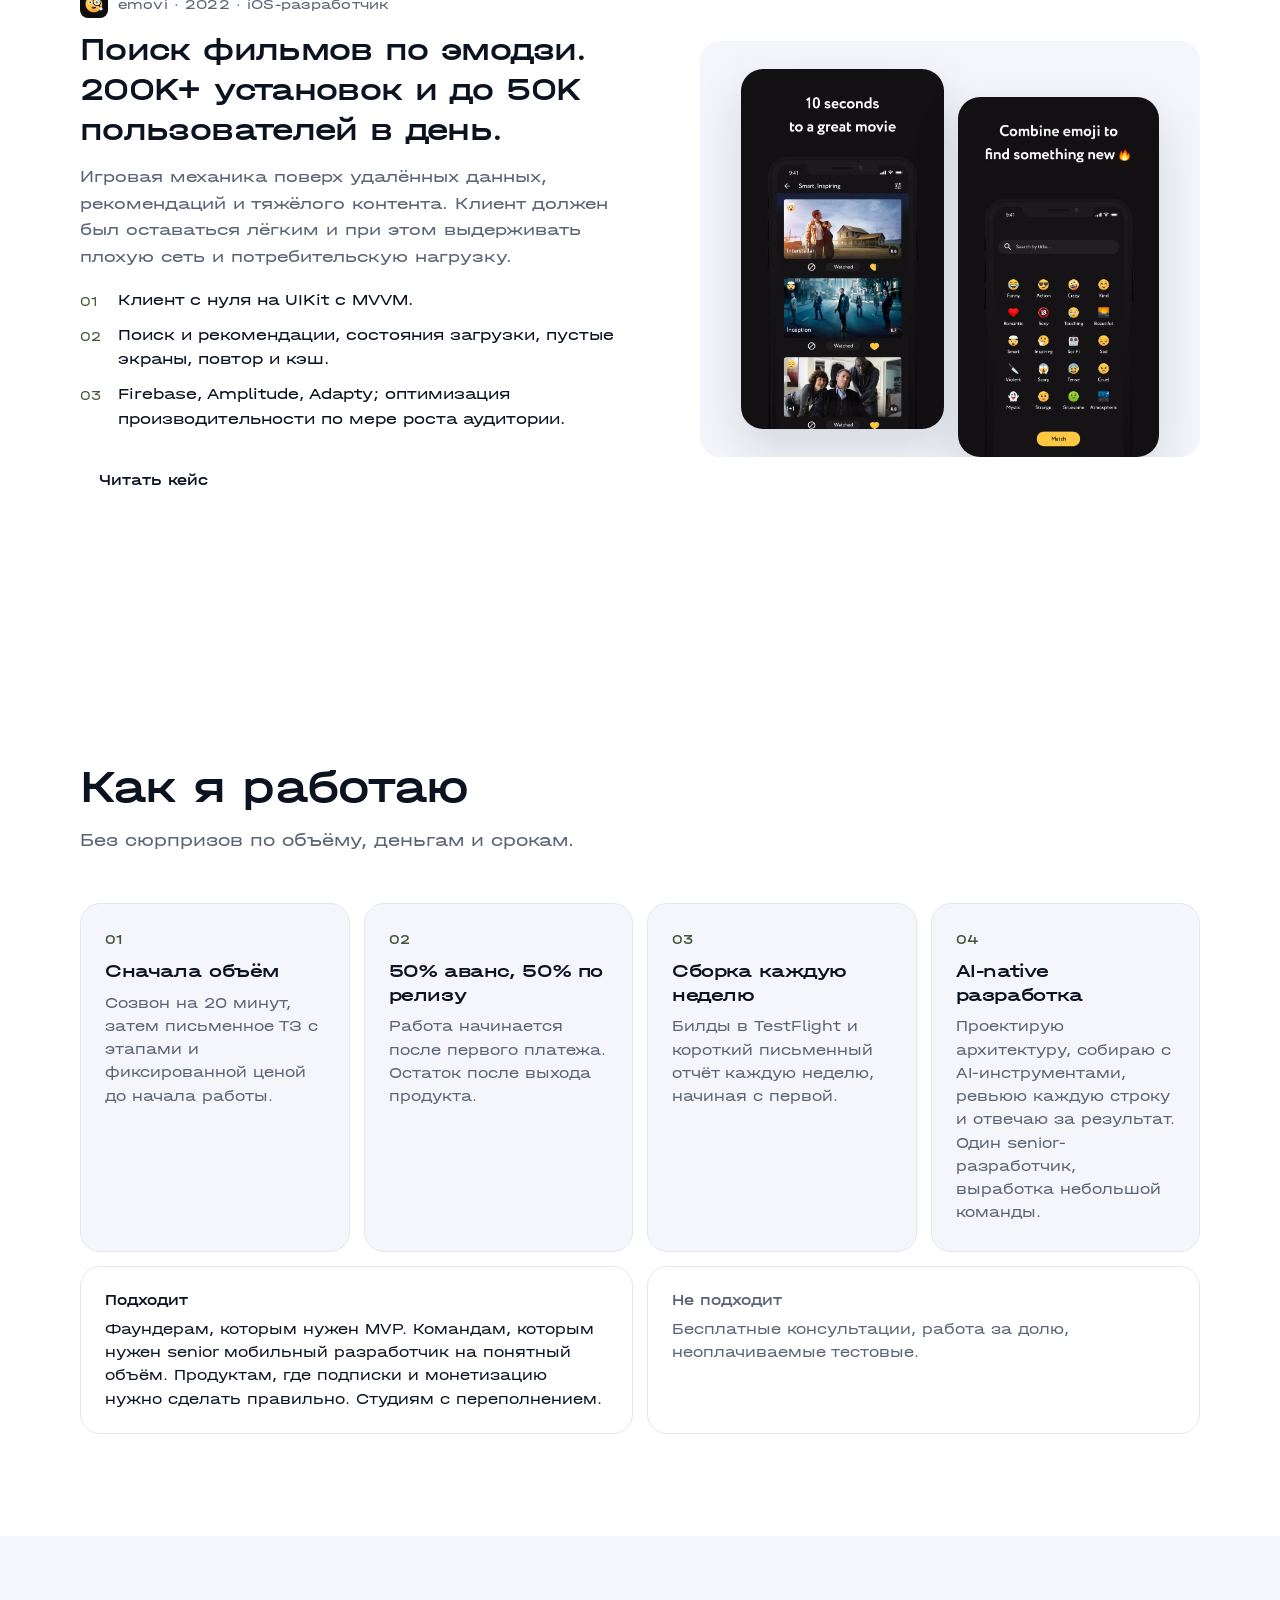
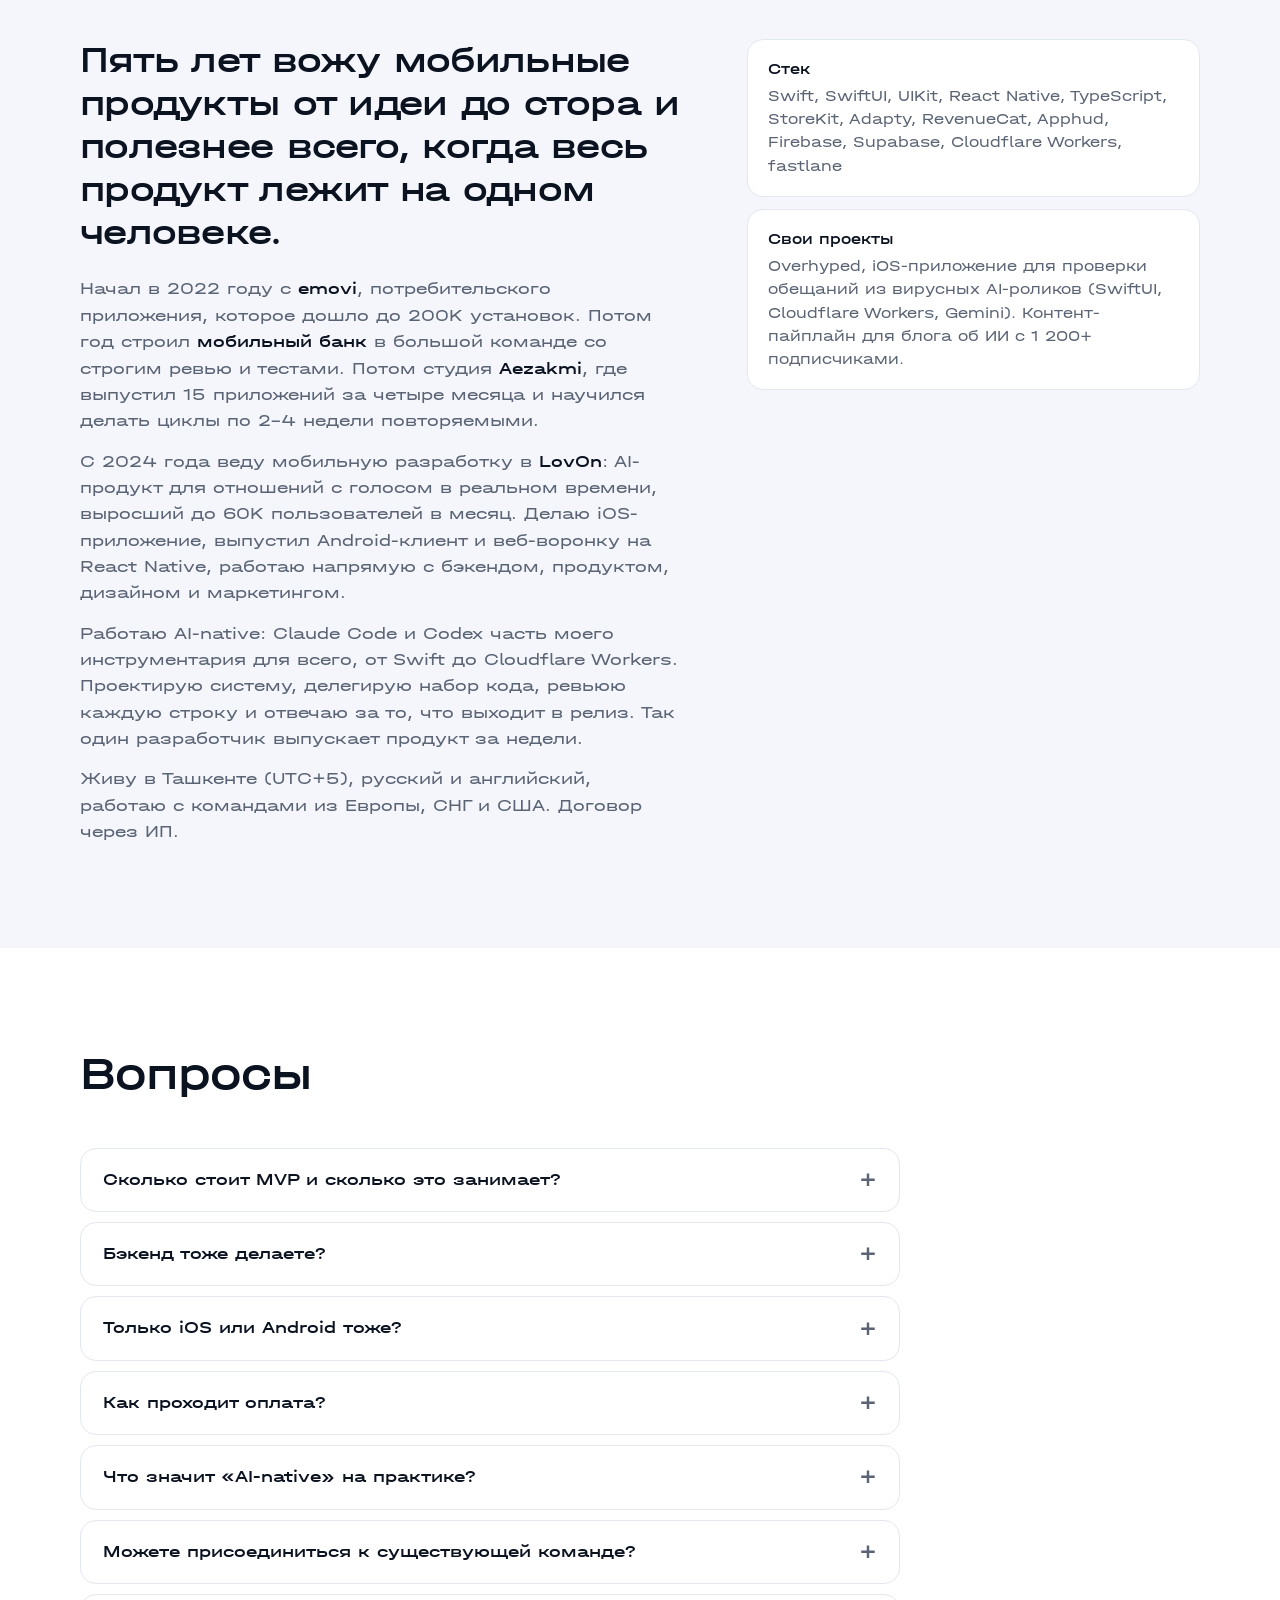
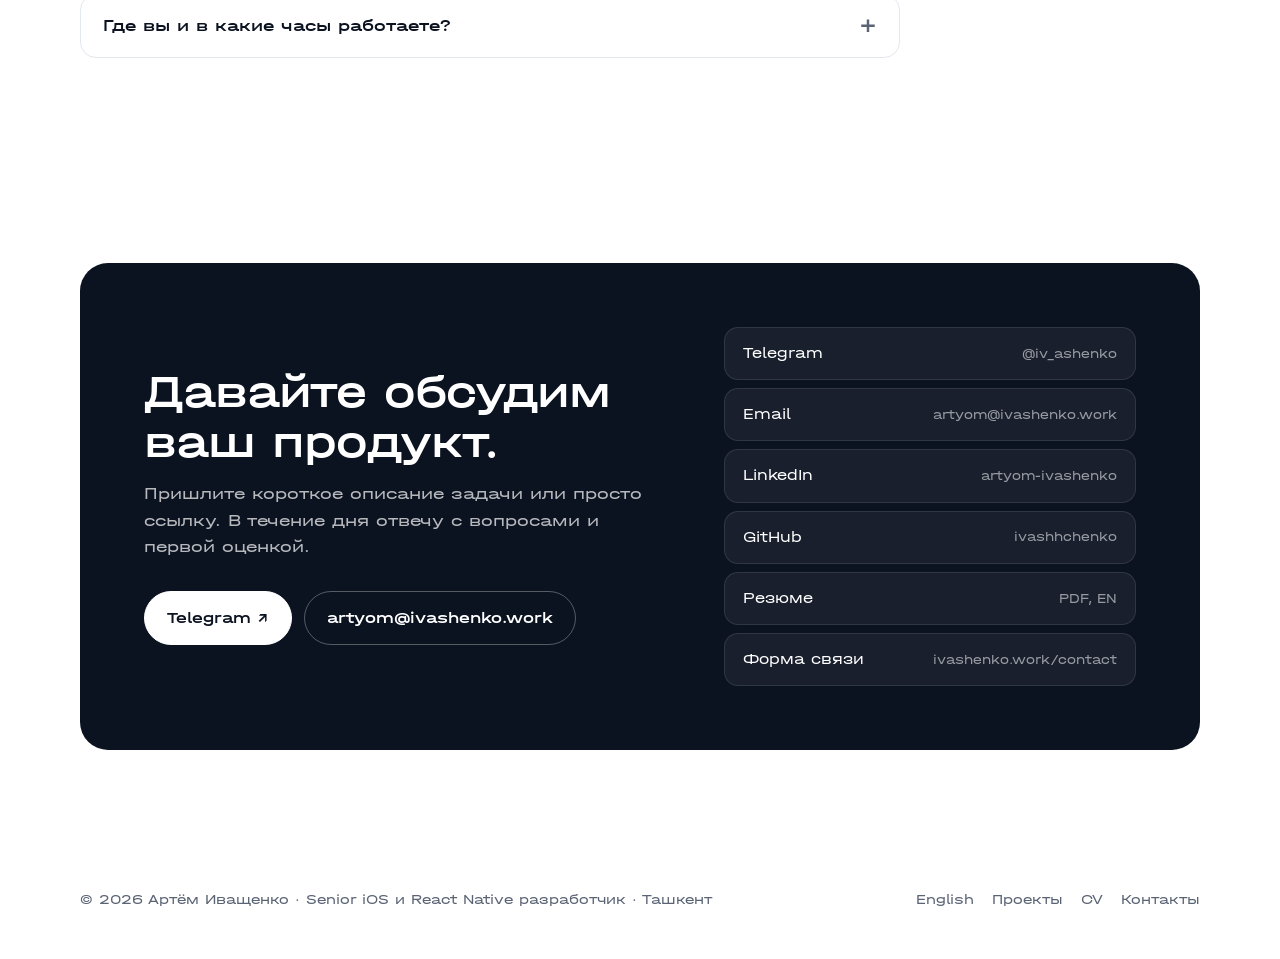
==== commit 5439621f: "Russian home page, English at /en/, green accent Shared landing.css with the moss green from the pre" ====
--- a/index.html
+++ b/index.html
@@ -1,195 +1,37 @@
 <!doctype html>
-<html lang="en">
+<html lang="ru">
 <head>
 <meta charset="utf-8">
 <meta name="viewport" content="width=device-width, initial-scale=1">
-<title>Artyom Ivashenko · Senior iOS &amp; React Native engineer, MVPs in 3–4 weeks</title>
-<meta name="description" content="Artyom Ivashenko builds mobile products from zero to App Store in 3–4 weeks: iOS (Swift, SwiftUI) and React Native, backend, subscriptions, release. 5 years, 14 apps shipped, a 60K MAU product and a mobile bank with 20K customers. Available for contract work.">
+<title>Артём Иващенко · Senior iOS и React Native разработчик, MVP за 3–4 недели</title>
+<meta name="description" content="Артём Иващенко делает мобильные продукты под ключ за 3–4 недели: iOS (Swift, SwiftUI) и React Native, бэкенд, подписки, релиз в App Store. 5 лет в мобильной разработке, 14 приложений, продукт на 60K MAU и мобильный банк на 20K клиентов. Беру проекты на контракт.">
 <link rel="canonical" href="https://ivashenko.work/">
+<link rel="alternate" hreflang="ru" href="https://ivashenko.work/">
+<link rel="alternate" hreflang="en" href="https://ivashenko.work/en/">
+<link rel="alternate" hreflang="x-default" href="https://ivashenko.work/">
 <link rel="icon" href="/assets/favicon.svg" type="image/svg+xml">
+<link rel="stylesheet" href="/assets/landing.css">
 <meta property="og:type" content="website">
-<meta property="og:title" content="Artyom Ivashenko · iOS & React Native products in 3–4 weeks">
-<meta property="og:description" content="Senior mobile engineer. 14 apps shipped, 60K MAU product, mobile bank with 20K customers. Available for contract work.">
+<meta property="og:title" content="Артём Иващенко · iOS и React Native продукты за 3–4 недели">
+<meta property="og:description" content="Senior мобильный разработчик. 14 приложений, продукт на 60K MAU, мобильный банк на 20K клиентов. Беру проекты на контракт.">
 <meta property="og:url" content="https://ivashenko.work/">
 <meta property="og:image" content="https://ivashenko.work/assets/og-home.png">
 <meta name="twitter:card" content="summary_large_image">
 <script type="application/ld+json">
-{"@context":"https://schema.org","@type":"Person","name":"Artyom Ivashenko","alternateName":"Артём Иващенко","jobTitle":"Senior iOS and React Native Engineer","url":"https://ivashenko.work/","image":"https://ivashenko.work/assets/images/artyom-portrait.jpg","email":"mailto:artyom@ivashenko.work","address":{"@type":"PostalAddress","addressLocality":"Tashkent","addressCountry":"UZ"},"sameAs":["https://t.me/iv_ashenko","https://www.linkedin.com/in/artyom-ivashenko","https://github.com/ivashhchenko"],"knowsAbout":["iOS","Swift","SwiftUI","React Native","Mobile app development","App Store release","Subscriptions"]}
+{"@context":"https://schema.org","@type":"Person","name":"Артём Иващенко","alternateName":"Artyom Ivashenko","jobTitle":"Senior iOS и React Native разработчик","url":"https://ivashenko.work/","image":"https://ivashenko.work/assets/images/artyom-portrait.jpg","email":"mailto:artyom@ivashenko.work","address":{"@type":"PostalAddress","addressLocality":"Ташкент","addressCountry":"UZ"},"sameAs":["https://t.me/iv_ashenko","https://www.linkedin.com/in/artyom-ivashenko","https://github.com/ivashhchenko"],"knowsAbout":["iOS","Swift","SwiftUI","React Native","Мобильная разработка","Публикация в App Store","Подписки"]}
 </script>
-<style>
-@font-face{font-family:Halvar;src:url('/assets/fonts/halvar-regular.woff2') format('woff2');font-weight:400;font-display:swap}
-@font-face{font-family:Halvar;src:url('/assets/fonts/halvar-medium.woff2') format('woff2');font-weight:500;font-display:swap}
-:root{
-  --bg:#ffffff;--bg-2:#f4f6fb;--ink:#0b1220;--muted:#5b6475;--line:#e3e7ef;
-  --accent:#1f4fe0;--accent-ink:#ffffff;--accent-soft:#e8eefc;
-  --radius:20px;--wide:min(100% - 40px,1120px);
-  --sans:Halvar,-apple-system,"Inter","Helvetica Neue",Arial,sans-serif;
-}
-*{box-sizing:border-box}
-html{scroll-behavior:smooth;-webkit-text-size-adjust:100%}
-body{margin:0;background:var(--bg);color:var(--ink);font:400 17px/1.55 var(--sans);-webkit-font-smoothing:antialiased}
-a{color:inherit;text-decoration:none}
-img{max-width:100%;display:block}
-.wrap{width:var(--wide);margin:0 auto}
-h1,h2,h3{margin:0;font-weight:500;letter-spacing:-.02em;line-height:1.08}
-h1{font-size:clamp(44px,7vw,76px)}
-h2{font-size:clamp(30px,4.2vw,46px)}
-h3{font-size:22px;line-height:1.25}
-p{margin:0}
-.muted{color:var(--muted)}
-.eyebrow{font-size:14px;color:var(--muted);letter-spacing:.01em}
-.btn{display:inline-flex;align-items:center;gap:8px;padding:14px 22px;border-radius:999px;font-size:16px;font-weight:500;border:1px solid var(--line);transition:transform .15s,background .15s,border-color .15s;white-space:nowrap}
-.btn:hover{transform:translateY(-1px)}
-.btn--primary{background:var(--accent);color:var(--accent-ink);border-color:var(--accent)}
-.btn--primary:hover{background:#173fba}
-.btn--ghost:hover{border-color:var(--ink)}
-.btn--small{padding:10px 16px;font-size:14px}
-section{padding:clamp(56px,8vw,112px) 0}
-.sec-head{max-width:720px;margin-bottom:clamp(28px,4vw,48px)}
-.sec-head p{margin-top:14px;font-size:18px;color:var(--muted)}
-
-/* header */
-.nav{position:sticky;top:0;z-index:50;display:flex;justify-content:center;padding:14px 16px;pointer-events:none}
-.nav-pill{pointer-events:auto;display:flex;align-items:center;gap:6px;padding:6px 6px 6px 18px;background:rgba(255,255,255,.86);backdrop-filter:saturate(180%) blur(14px);-webkit-backdrop-filter:saturate(180%) blur(14px);border:1px solid var(--line);border-radius:999px;box-shadow:0 8px 30px rgba(11,18,32,.08);font-size:14px}
-.nav-pill .brand{font-weight:500;margin-right:10px}
-.nav-pill a:not(.brand):not(.btn){padding:8px 10px;border-radius:999px;color:var(--muted)}
-.nav-pill a:not(.brand):not(.btn):hover{color:var(--ink);background:var(--bg-2)}
-
-/* hero */
-.hero{padding:clamp(32px,6vw,80px) 0 clamp(40px,6vw,72px)}
-.hero-grid{display:grid;grid-template-columns:minmax(0,1.15fr) minmax(280px,.85fr);gap:clamp(32px,6vw,80px);align-items:center}
-.hero h1{margin:14px 0 22px}
-.hero .lead{font-size:clamp(17px,1.6vw,20px);color:var(--muted);max-width:560px}
-.hero .lead b{color:var(--ink);font-weight:500}
-.hero-cta{display:flex;flex-wrap:wrap;gap:12px;margin-top:30px}
-.portrait{aspect-ratio:9/10;border-radius:28px;overflow:hidden;background:var(--bg-2)}
-.portrait img{width:100%;height:100%;object-fit:cover}
-
-/* stats */
-.stats{padding:0 0 clamp(40px,6vw,72px)}
-.stat-grid{display:grid;grid-template-columns:repeat(4,1fr);gap:14px}
-.stat{padding:26px 24px;border:1px solid var(--line);border-radius:var(--radius);background:var(--bg-2)}
-.stat .num{font-size:clamp(34px,3.6vw,46px);font-weight:500;letter-spacing:-.03em;line-height:1}
-.stat .lbl{margin-top:10px;font-size:14px;color:var(--muted);line-height:1.4}
-.stat .src{margin-top:6px;font-size:13px}
-.stat .src a{color:var(--accent)}
-
-/* services */
-.cards{display:grid;grid-template-columns:repeat(3,1fr);gap:14px}
-.card{display:flex;flex-direction:column;padding:28px 26px;border:1px solid var(--line);border-radius:var(--radius);background:#fff}
-.card .when{font-size:14px;color:var(--muted)}
-.card h3{margin:6px 0 12px}
-.card p{color:var(--muted);font-size:16px;flex:1}
-.card .price{margin-top:22px;font-size:22px;font-weight:500;letter-spacing:-.02em}
-.card .price small{font-size:14px;color:var(--muted);font-weight:400;margin-left:4px}
-.services-note{margin-top:22px;font-size:16px;color:var(--muted);max-width:720px}
-.services-note a{color:var(--accent)}
-
-/* cases */
-.case{display:grid;grid-template-columns:minmax(0,1fr) minmax(280px,.9fr);gap:clamp(28px,5vw,72px);align-items:center;padding:clamp(32px,4vw,56px) 0;border-top:1px solid var(--line)}
-.case:first-of-type{border-top:0;padding-top:0}
-.case:nth-child(even) .case-media{order:-1}
-.case .eyebrow{display:flex;gap:10px;align-items:center}
-.case .eyebrow img{width:28px;height:28px;border-radius:8px}
-.case h3{font-size:clamp(24px,2.6vw,32px);margin:12px 0 14px;letter-spacing:-.02em}
-.case p{color:var(--muted)}
-.case ol{margin:18px 0 0;padding:0;list-style:none;display:grid;gap:10px}
-.case ol li{display:grid;grid-template-columns:28px 1fr;gap:10px;font-size:16px}
-.case ol li span{color:var(--accent);font-size:13px;padding-top:4px}
-.case .links{display:flex;flex-wrap:wrap;gap:10px;margin-top:22px}
-.case-media{border-radius:var(--radius);background:var(--bg-2);padding:28px;display:flex;justify-content:center;align-items:center;min-height:340px;overflow:hidden}
-.case-media img{max-height:440px;width:auto;border-radius:22px;box-shadow:0 20px 50px rgba(11,18,32,.14)}
-.case-media .shots{display:flex;gap:14px}
-.case-media .shots img{max-height:360px}
-.case-media .shots img:nth-child(2){transform:translateY(28px)}
-.logo-grid{display:grid;grid-template-columns:repeat(5,1fr);gap:8px;width:100%}
-.logo-grid div{aspect-ratio:1;border-radius:12px;background:#fff;border:1px solid var(--line);display:flex;align-items:center;justify-content:center;font-size:12px;color:var(--muted)}
-.logo-grid div.hl{background:var(--accent);color:#fff;border-color:var(--accent);font-weight:500}
-
-/* process */
-.steps{display:grid;grid-template-columns:repeat(4,1fr);gap:14px}
-.step{padding:26px 24px;border-radius:var(--radius);background:var(--bg-2);border:1px solid var(--line)}
-.step .n{font-size:13px;color:var(--accent);font-weight:500}
-.step h3{margin:10px 0 8px;font-size:19px}
-.step p{font-size:15px;color:var(--muted)}
-.fit{display:grid;grid-template-columns:1fr 1fr;gap:14px;margin-top:14px}
-.fit div{padding:22px 24px;border-radius:var(--radius);border:1px solid var(--line);font-size:15px}
-.fit b{display:block;font-weight:500;margin-bottom:6px}
-.fit .no{color:var(--muted)}
-
-/* about */
-.about{background:var(--bg-2)}
-.about-grid{display:grid;grid-template-columns:minmax(0,1fr) minmax(260px,.75fr);gap:clamp(28px,5vw,72px);align-items:start}
-.about .big{font-size:clamp(24px,3vw,36px);font-weight:500;letter-spacing:-.02em;line-height:1.2}
-.about-text{display:grid;gap:14px;margin-top:22px;color:var(--muted)}
-.about-text b{color:var(--ink);font-weight:500}
-.about-side{display:grid;gap:12px}
-.about-side .item{padding:18px 20px;border-radius:16px;background:#fff;border:1px solid var(--line);font-size:15px}
-.about-side .item b{display:block;font-weight:500;margin-bottom:4px}
-.about-side .item span{color:var(--muted)}
-.about-side img{border-radius:16px;aspect-ratio:1;object-fit:cover}
-
-/* faq */
-.faq{display:grid;gap:10px;max-width:820px}
-details{border:1px solid var(--line);border-radius:16px;padding:0 22px;background:#fff}
-summary{cursor:pointer;list-style:none;padding:18px 0;font-weight:500;font-size:17px;display:flex;justify-content:space-between;gap:16px;align-items:center}
-summary::-webkit-details-marker{display:none}
-summary::after{content:"+";color:var(--muted);font-size:22px;line-height:1;flex:none}
-details[open] summary::after{content:"–"}
-details p{padding:0 0 20px;color:var(--muted);font-size:16px}
-details p a{color:var(--accent)}
-
-/* contact */
-.contact{background:var(--ink);color:#fff;border-radius:28px;padding:clamp(36px,5vw,64px);display:grid;grid-template-columns:minmax(0,1fr) minmax(260px,.8fr);gap:clamp(28px,5vw,64px);align-items:center}
-.contact h2{color:#fff}
-.contact p{color:rgba(255,255,255,.7);margin-top:14px;font-size:17px;max-width:520px}
-.contact .btn--primary{background:#fff;color:var(--ink);border-color:#fff}
-.contact .btn--primary:hover{background:#e8eefc}
-.contact .btn--ghost{color:#fff;border-color:rgba(255,255,255,.3)}
-.contact .btn--ghost:hover{border-color:#fff}
-.links{display:grid;gap:8px}
-.links a{display:flex;justify-content:space-between;align-items:center;gap:12px;padding:14px 18px;border-radius:14px;background:rgba(255,255,255,.06);border:1px solid rgba(255,255,255,.1);font-size:15px}
-.links a:hover{background:rgba(255,255,255,.12)}
-.links a span{color:rgba(255,255,255,.55);font-size:13px}
-
-footer{padding:36px 0 48px;font-size:14px;color:var(--muted);display:flex;flex-wrap:wrap;justify-content:space-between;gap:12px}
-footer a:hover{color:var(--ink)}
-footer nav{display:flex;gap:18px;flex-wrap:wrap}
-
-@media(max-width:900px){
-  .stat-grid{grid-template-columns:repeat(2,1fr)}
-  .cards,.steps{grid-template-columns:1fr 1fr}
-  .nav-pill a.hide-m{display:none}
-}
-@media(max-width:700px){
-  :root{--wide:min(100% - 32px,1120px)}
-  body{font-size:16px}
-  .hero-grid,.case,.about-grid,.contact,.fit{grid-template-columns:1fr}
-  .case:nth-child(even) .case-media{order:0}
-  .portrait{max-width:380px;aspect-ratio:1}
-  .hero-cta .btn{width:100%;justify-content:center}
-  .cards,.steps{grid-template-columns:1fr}
-  .case-media{min-height:0;padding:20px}
-  .case-media img{max-height:320px}
-  .nav-pill{font-size:13px;padding-left:14px;max-width:100%}
-  .nav-pill .brand{white-space:nowrap}
-  .nav-pill a:not(.brand):not(.btn){padding:8px 7px}
-  .nav-pill .hide-s{display:none}
-}
-@media(max-width:420px){.stat-grid{grid-template-columns:1fr}}
-@media(prefers-reduced-motion:reduce){html{scroll-behavior:auto}.btn{transition:none}}
-</style>
 </head>
 <body>
 
 <div class="nav">
   <div class="nav-pill">
-    <a class="brand" href="/">Artyom<span class="hide-s"> Ivashenko</span></a>
-    <a class="hide-s" href="#services">Services</a>
-    <a href="#work">Work</a>
-    <a class="hide-m" href="#process">Process</a>
-    <a class="hide-m" href="#about">About</a>
-    <a class="btn btn--primary btn--small" href="https://t.me/iv_ashenko">Message me ↗</a>
+    <a class="brand" href="/">Артём<span class="hide-s"> Иващенко</span></a>
+    <a class="hide-s" href="#services">Услуги</a>
+    <a href="#work">Кейсы</a>
+    <a class="hide-m" href="#process">Процесс</a>
+    <a class="hide-m" href="#about">Обо мне</a>
+    <span class="lang"><a class="on" href="/">RU</a><a href="/en/">EN</a></span>
+    <a class="btn btn--primary btn--small" href="https://t.me/iv_ashenko">Написать ↗</a>
   </div>
 </div>
 
@@ -198,117 +40,117 @@
 <section class="hero">
   <div class="wrap hero-grid">
     <div>
-      <p class="eyebrow">Senior iOS &amp; React Native engineer · Mobile lead at LovOn · 14 apps shipped</p>
-      <h1>Artyom<br>Ivashenko</h1>
-      <p class="lead">I build mobile products <b>from zero to App Store in 3–4 weeks</b>: the app, the backend, subscriptions, analytics and release. Five years in mobile, a social product grown to 60K monthly users and a bank app that onboarded 20K customers in its first quarter. Available for contract work now.</p>
+      <p class="eyebrow">Senior iOS и React Native разработчик · лид мобильной команды в LovOn · 14 приложений в App Store</p>
+      <h1>Артём<br>Иващенко</h1>
+      <p class="lead">Делаю мобильные продукты <b>от идеи до App Store за 3–4 недели</b>: приложение, бэкенд, подписки, аналитика, релиз. Пять лет в мобильной разработке, соцприложение, выросшее до 60K пользователей в месяц, и мобильный банк, который за первый квартал набрал 20K клиентов. Беру проекты на контракт прямо сейчас.</p>
       <div class="hero-cta">
-        <a class="btn btn--primary" href="https://t.me/iv_ashenko">Book a 20-minute call ↗</a>
-        <a class="btn btn--ghost" href="#work">See the work</a>
+        <a class="btn btn--primary" href="https://t.me/iv_ashenko">Созвон на 20 минут ↗</a>
+        <a class="btn btn--ghost" href="#work">Посмотреть кейсы</a>
       </div>
     </div>
     <div class="portrait">
-      <img src="/assets/images/artyom-portrait.jpg" alt="Artyom Ivashenko" width="1980" height="2200" fetchpriority="high">
+      <img src="/assets/images/artyom-portrait.jpg" alt="Артём Иващенко" width="1980" height="2200" fetchpriority="high">
     </div>
   </div>
 </section>
 
 <section class="stats">
   <div class="wrap stat-grid">
-    <div class="stat"><div class="num">60K+</div><div class="lbl">monthly active users on LovOn, built from zero on iOS and Android</div><div class="src"><a href="/projects/lovon/">Case study →</a></div></div>
-    <div class="stat"><div class="num">20K</div><div class="lbl">customers onboarded in 3 months by the APEX mobile bank I built</div><div class="src"><a href="/projects/apex-bank/">Case study →</a></div></div>
-    <div class="stat"><div class="num">15</div><div class="lbl">apps shipped in 4 months at a studio, 4.7 average App Store rating</div><div class="src"><a href="/projects/aezakmi/">Case study →</a></div></div>
-    <div class="stat"><div class="num">200K+</div><div class="lbl">installs and 50K peak DAU on emovi, a consumer discovery app</div><div class="src"><a href="/projects/emovi/">Case study →</a></div></div>
+    <div class="stat"><div class="num">60K+</div><div class="lbl">активных пользователей в месяц у LovOn, построенного с нуля на iOS и Android</div><div class="src"><a href="/projects/lovon/">Кейс →</a></div></div>
+    <div class="stat"><div class="num">20K</div><div class="lbl">клиентов за 3 месяца у мобильного банка APEX, который я разработал</div><div class="src"><a href="/projects/apex-bank/">Кейс →</a></div></div>
+    <div class="stat"><div class="num">15</div><div class="lbl">приложений за 4 месяца в студии, средняя оценка в App Store 4.7</div><div class="src"><a href="/projects/aezakmi/">Кейс →</a></div></div>
+    <div class="stat"><div class="num">200K+</div><div class="lbl">установок и 50K DAU на пике у emovi, приложения для поиска фильмов</div><div class="src"><a href="/projects/emovi/">Кейс →</a></div></div>
   </div>
 </section>
 
 <section id="services">
   <div class="wrap">
     <div class="sec-head">
-      <h2>What I build for you</h2>
-      <p>Three ways to work together. Every option includes a written scope, a fixed price and a build you can install on your phone every week.</p>
+      <h2>Что я делаю</h2>
+      <p>Три формата работы. В каждом: письменное ТЗ, фиксированная цена и сборка, которую можно поставить на телефон, каждую неделю.</p>
     </div>
     <div class="cards">
       <div class="card">
-        <div class="when">1 week</div>
-        <h3>Prototype</h3>
-        <p>A clickable app on real screens, 3–5 flows, no backend. For investor pitches, user interviews and testing an idea before you commit.</p>
-        <div class="price">from $900</div>
+        <div class="when">1 неделя</div>
+        <h3>Прототип</h3>
+        <p>Кликабельное приложение на реальных экранах, 3–5 сценариев, без бэкенда. Для питча инвестору, интервью с пользователями и проверки идеи до больших вложений.</p>
+        <div class="price">от $900</div>
       </div>
       <div class="card">
-        <div class="when">3–4 weeks</div>
+        <div class="when">3–4 недели</div>
         <h3>MVP</h3>
-        <p>The full product: iOS or React Native app, backend (Cloudflare Workers, Firebase or Supabase), auth, subscriptions (StoreKit, Adapty, RevenueCat), analytics, App Store release.</p>
-        <div class="price">from $3,500</div>
+        <p>Полный продукт: приложение на iOS или React Native, бэкенд (Cloudflare Workers, Firebase или Supabase), авторизация, подписки (StoreKit, Adapty, RevenueCat), аналитика, публикация в App Store.</p>
+        <div class="price">от $3 500</div>
       </div>
       <div class="card">
-        <div class="when">monthly</div>
-        <h3>Ongoing</h3>
-        <p>A fixed block of hours each month: new features, releases, store updates, analytics, or a senior pair of hands for your team.</p>
-        <div class="price">from $1,200<small>/ month</small></div>
-      </div>
-    </div>
-    <p class="services-note">Hourly work and code audits: $40 / hour. Not sure which fits? <a href="https://t.me/iv_ashenko">Send what you have</a> and I’ll reply within a day with scope, timeline and price.</p>
+        <div class="when">помесячно</div>
+        <h3>Сопровождение</h3>
+        <p>Фиксированный объём часов в месяц: новые функции, релизы, обновления в сторах, аналитика или senior-руки для вашей команды.</p>
+        <div class="price">от $1 200<small>/ месяц</small></div>
+      </div>
+    </div>
+    <p class="services-note">Почасовая работа и аудит кода: $40 / час. Не знаете, какой формат подходит? <a href="https://t.me/iv_ashenko">Пришлите, что есть</a>, в течение дня отвечу с объёмом, сроком и ценой.</p>
   </div>
 </section>
 
 <section id="work">
   <div class="wrap">
     <div class="sec-head">
-      <h2>Work</h2>
-      <p>Four products, four different problems. Each one shipped and measured.</p>
-    </div>
-
-    <article class="case">
-      <div>
-        <p class="eyebrow"><img src="/assets/images/lovon-logo-square.png" alt="">LovOn · 2024 – now · Mobile lead</p>
-        <h3>An AI relationship app with real-time voice, grown from zero to 60K monthly users.</h3>
-        <p>LovOn had to make emotionally sensitive conversations, a probabilistic AI backend and live voice feel predictable. I built the mobile foundation, led a team of three mobile engineers and worked directly with backend, product, design and marketing.</p>
-        <ol>
-          <li><span>01</span>Native iOS app on SwiftUI and UIKit, then the Android client.</li>
-          <li><span>02</span>Real-time voice with the AI assistant via LiveKit and RetellAI.</li>
-          <li><span>03</span>Multi-tier subscriptions: StoreKit, RevenueCat, later Adapty.</li>
-          <li><span>04</span>A React Native web funnel for paid traffic: first AI session and purchase on the web, then a seamless hand-off into the app by deep link.</li>
-          <li><span>05</span>Onboarding and rendering work that lifted engagement by 25%.</li>
-        </ol>
-        <div class="links">
-          <a class="btn btn--ghost btn--small" href="/projects/lovon/">Read the case study</a>
+      <h2>Кейсы</h2>
+      <p>Четыре продукта, четыре разные задачи. Каждый выпущен и измерен.</p>
+    </div>
+
+    <article class="case">
+      <div>
+        <p class="eyebrow"><img src="/assets/images/lovon-logo-square.png" alt="">LovOn · 2024 – сейчас · лид мобильной команды</p>
+        <h3>AI-приложение для отношений с голосом в реальном времени, выросшее с нуля до 60K пользователей в месяц.</h3>
+        <p>В LovOn эмоционально чувствительные разговоры, вероятностный AI-бэкенд и живой голос должны были ощущаться предсказуемо. Я построил мобильную основу, вёл команду из трёх мобильных разработчиков и работал напрямую с бэкендом, продуктом, дизайном и маркетингом.</p>
+        <ol>
+          <li><span>01</span>Нативное iOS-приложение на SwiftUI и UIKit, затем клиент под Android.</li>
+          <li><span>02</span>Голосовое общение с AI-ассистентом в реальном времени через LiveKit и RetellAI.</li>
+          <li><span>03</span>Подписки с несколькими уровнями: StoreKit, RevenueCat, затем Adapty.</li>
+          <li><span>04</span>Веб-воронка на React Native для рекламного трафика: первая AI-сессия и покупка в вебе, затем бесшовный переход в приложение по диплинку.</li>
+          <li><span>05</span>Онбординг и оптимизация рендеринга, которые подняли вовлечённость на 25%.</li>
+        </ol>
+        <div class="links">
+          <a class="btn btn--ghost btn--small" href="/projects/lovon/">Читать кейс</a>
           <a class="btn btn--ghost btn--small" href="https://lovon.app/">lovon.app ↗</a>
         </div>
       </div>
-      <div class="case-media"><div class="shots"><img src="/assets/images/lovon-01.webp" alt="LovOn app screen" loading="lazy"><img src="/assets/images/lovon-02.webp" alt="LovOn app screen" loading="lazy"></div></div>
-    </article>
-
-    <article class="case">
-      <div>
-        <p class="eyebrow"><img src="/assets/images/apex-bank-logo.png" alt="">APEX BANK · 2023 – 2024 · iOS engineer</p>
-        <h3>A native mobile bank, built from prototypes to launch. 20K customers in the first three months.</h3>
-        <p>In banking every ambiguous state costs money. Loading, retries, duplicate actions, authorization and partial failure all had to behave visibly and consistently, and the codebase had to stay maintainable as the product surface grew.</p>
-        <ol>
-          <li><span>01</span>Banking and transaction flows in Swift, UIKit and SwiftUI.</li>
-          <li><span>02</span>Micro-modular architecture on VIPER, later migrated to MVP-C with SPM packages split by layer.</li>
-          <li><span>03</span>Networking layer and bank API integration, sensitive data in Keychain.</li>
-          <li><span>04</span>Large product team, mandatory code review and test coverage.</li>
-        </ol>
-        <div class="links">
-          <a class="btn btn--ghost btn--small" href="/projects/apex-bank/">Read the case study</a>
+      <div class="case-media"><div class="shots"><img src="/assets/images/lovon-01.webp" alt="Экран приложения LovOn" loading="lazy"><img src="/assets/images/lovon-02.webp" alt="Экран приложения LovOn" loading="lazy"></div></div>
+    </article>
+
+    <article class="case">
+      <div>
+        <p class="eyebrow"><img src="/assets/images/apex-bank-logo.png" alt="">APEX BANK · 2023 – 2024 · iOS-разработчик</p>
+        <h3>Нативный мобильный банк от прототипов до запуска. 20K клиентов за первые три месяца.</h3>
+        <p>В банке каждое неоднозначное состояние стоит денег. Загрузка, повторы, дублирующие действия, авторизация и частичные сбои должны были вести себя заметно и одинаково, а кодовая база оставаться поддерживаемой по мере роста продукта.</p>
+        <ol>
+          <li><span>01</span>Банковские и транзакционные сценарии на Swift, UIKit и SwiftUI.</li>
+          <li><span>02</span>Микромодульная архитектура на VIPER, затем переход на MVP-C с SPM-пакетами по слоям.</li>
+          <li><span>03</span>Сетевой слой и интеграция с API банка, чувствительные данные в Keychain.</li>
+          <li><span>04</span>Большая продуктовая команда, обязательное код-ревью и покрытие тестами.</li>
+        </ol>
+        <div class="links">
+          <a class="btn btn--ghost btn--small" href="/projects/apex-bank/">Читать кейс</a>
           <a class="btn btn--ghost btn--small" href="https://www.apexbank.uz/en/">apexbank.uz ↗</a>
         </div>
       </div>
-      <div class="case-media"><div class="shots"><img src="/assets/images/apex-01.webp" alt="APEX BANK app screen" loading="lazy"><img src="/assets/images/apex-02.webp" alt="APEX BANK app screen" loading="lazy"></div></div>
-    </article>
-
-    <article class="case">
-      <div>
-        <p class="eyebrow"><img src="/assets/images/aezakmi-logo.png" alt="">AEZAKMI · 2024 · iOS engineer</p>
-        <h3>15 native iOS apps in four months, in 2–4 week cycles, at a 4.7 average rating.</h3>
-        <p>A studio that ships utility apps fast. The job was a repeatable path from a short brief to the App Store without turning every codebase into a copy of the last one. This is where the 3–4 week MVP offer above comes from.</p>
-        <ol>
-          <li><span>01</span>Reusable UI library (UIKit, SwiftUI) and a base architecture template.</li>
-          <li><span>02</span>CI/CD on Codemagic and fastlane: build, signing, release.</li>
-          <li><span>03</span>Firebase, Apphud subscriptions, analytics, Apple review, post-launch fixes.</li>
-        </ol>
-        <div class="links">
-          <a class="btn btn--ghost btn--small" href="/projects/aezakmi/">Read the case study</a>
+      <div class="case-media"><div class="shots"><img src="/assets/images/apex-01.webp" alt="Экран приложения APEX BANK" loading="lazy"><img src="/assets/images/apex-02.webp" alt="Экран приложения APEX BANK" loading="lazy"></div></div>
+    </article>
+
+    <article class="case">
+      <div>
+        <p class="eyebrow"><img src="/assets/images/aezakmi-logo.png" alt="">AEZAKMI · 2024 · iOS-разработчик</p>
+        <h3>15 нативных iOS-приложений за четыре месяца, циклами по 2–4 недели, средняя оценка 4.7.</h3>
+        <p>Студия, которая быстро выпускает утилитарные приложения. Задача: повторяемый путь от короткого брифа до App Store, чтобы каждая кодовая база не превращалась в копию предыдущей. Отсюда и выросло предложение «MVP за 3–4 недели» выше.</p>
+        <ol>
+          <li><span>01</span>Библиотека переиспользуемых UI-компонентов (UIKit, SwiftUI) и базовый архитектурный шаблон.</li>
+          <li><span>02</span>CI/CD на Codemagic и fastlane: сборка, подпись, публикация.</li>
+          <li><span>03</span>Firebase, подписки через Apphud, аналитика, модерация Apple, правки после запуска.</li>
+        </ol>
+        <div class="links">
+          <a class="btn btn--ghost btn--small" href="/projects/aezakmi/">Читать кейс</a>
         </div>
       </div>
       <div class="case-media">
@@ -322,19 +164,19 @@
 
     <article class="case">
       <div>
-        <p class="eyebrow"><img src="/assets/images/emovi-logo-square.png" alt="">emovi · 2022 · iOS engineer</p>
-        <h3>Movie discovery by emoji. 200K+ installs and up to 50K daily users.</h3>
-        <p>A playful mechanic on top of remote data, recommendations and rich content. The client had to stay light while handling imperfect networks and consumer-scale load.</p>
-        <ol>
-          <li><span>01</span>Client built from scratch on UIKit with MVVM.</li>
-          <li><span>02</span>Discovery and recommendation flows, loading, empty, retry and cached states.</li>
-          <li><span>03</span>Firebase, Amplitude, Adapty; performance work as the audience grew.</li>
-        </ol>
-        <div class="links">
-          <a class="btn btn--ghost btn--small" href="/projects/emovi/">Read the case study</a>
-        </div>
-      </div>
-      <div class="case-media"><div class="shots"><img src="/assets/images/emovi-01.jpg" alt="emovi app screen" loading="lazy"><img src="/assets/images/emovi-02.jpg" alt="emovi app screen" loading="lazy"></div></div>
+        <p class="eyebrow"><img src="/assets/images/emovi-logo-square.png" alt="">emovi · 2022 · iOS-разработчик</p>
+        <h3>Поиск фильмов по эмодзи. 200K+ установок и до 50K пользователей в день.</h3>
+        <p>Игровая механика поверх удалённых данных, рекомендаций и тяжёлого контента. Клиент должен был оставаться лёгким и при этом выдерживать плохую сеть и потребительскую нагрузку.</p>
+        <ol>
+          <li><span>01</span>Клиент с нуля на UIKit с MVVM.</li>
+          <li><span>02</span>Поиск и рекомендации, состояния загрузки, пустые экраны, повтор и кэш.</li>
+          <li><span>03</span>Firebase, Amplitude, Adapty; оптимизация производительности по мере роста аудитории.</li>
+        </ol>
+        <div class="links">
+          <a class="btn btn--ghost btn--small" href="/projects/emovi/">Читать кейс</a>
+        </div>
+      </div>
+      <div class="case-media"><div class="shots"><img src="/assets/images/emovi-01.jpg" alt="Экран приложения emovi" loading="lazy"><img src="/assets/images/emovi-02.jpg" alt="Экран приложения emovi" loading="lazy"></div></div>
     </article>
   </div>
 </section>
@@ -342,18 +184,18 @@
 <section id="process">
   <div class="wrap">
     <div class="sec-head">
-      <h2>How I work</h2>
-      <p>No surprises on scope, money or progress.</p>
+      <h2>Как я работаю</h2>
+      <p>Без сюрпризов по объёму, деньгам и срокам.</p>
     </div>
     <div class="steps">
-      <div class="step"><div class="n">01</div><h3>Scope first</h3><p>A 20-minute call, then a written scope with milestones and a fixed price before any work starts.</p></div>
-      <div class="step"><div class="n">02</div><h3>50% upfront, 50% on release</h3><p>Work starts after the first payment. The rest is due when the product is live.</p></div>
-      <div class="step"><div class="n">03</div><h3>A build every week</h3><p>TestFlight builds and a short written update every week, from week one.</p></div>
-      <div class="step"><div class="n">04</div><h3>AI-native delivery</h3><p>I design the architecture, build with AI tooling, review every line and own the result. One senior engineer, the output of a small team.</p></div>
+      <div class="step"><div class="n">01</div><h3>Сначала объём</h3><p>Созвон на 20 минут, затем письменное ТЗ с этапами и фиксированной ценой до начала работы.</p></div>
+      <div class="step"><div class="n">02</div><h3>50% аванс, 50% по релизу</h3><p>Работа начинается после первого платежа. Остаток после выхода продукта.</p></div>
+      <div class="step"><div class="n">03</div><h3>Сборка каждую неделю</h3><p>Билды в TestFlight и короткий письменный отчёт каждую неделю, начиная с первой.</p></div>
+      <div class="step"><div class="n">04</div><h3>AI-native разработка</h3><p>Проектирую архитектуру, собираю с AI-инструментами, ревьюю каждую строку и отвечаю за результат. Один senior-разработчик, выработка небольшой команды.</p></div>
     </div>
     <div class="fit">
-      <div><b>Good fit</b>Founders who need an MVP. Teams that need a senior mobile engineer for a defined scope. Products where subscriptions and monetization have to be done right. Studios with overflow.</div>
-      <div class="no"><b>Not a fit</b>Free consulting, equity-only deals, unpaid test tasks.</div>
+      <div><b>Подходит</b>Фаундерам, которым нужен MVP. Командам, которым нужен senior мобильный разработчик на понятный объём. Продуктам, где подписки и монетизацию нужно сделать правильно. Студиям с переполнением.</div>
+      <div class="no"><b>Не подходит</b>Бесплатные консультации, работа за долю, неоплачиваемые тестовые.</div>
     </div>
   </div>
 </section>
@@ -361,33 +203,32 @@
 <section id="about" class="about">
   <div class="wrap about-grid">
     <div>
-      <p class="big">I’ve spent five years taking mobile products from an idea to the store, and I’m most useful when the whole thing is on one person’s plate.</p>
+      <p class="big">Пять лет вожу мобильные продукты от идеи до стора и полезнее всего, когда весь продукт лежит на одном человеке.</p>
       <div class="about-text">
-        <p>I started in 2022 on <b>emovi</b>, a consumer app that reached 200K installs. Then a year building a <b>mobile bank</b> inside a large team with strict review and testing. Then a studio, <b>Aezakmi</b>, where I shipped 15 apps in four months and learned how to make 2–4 week cycles repeatable.</p>
-        <p>Since 2024 I lead mobile at <b>LovOn</b>: an AI relationship product with real-time voice, grown to 60K monthly users. I build the iOS app, shipped the Android client and a React Native web funnel, and work directly with backend, product, design and marketing.</p>
-        <p>I work AI-native: Claude Code and Codex are part of my toolchain for everything from Swift to Cloudflare Workers. I design the system, delegate the typing, review every line and take responsibility for what ships. That’s how one engineer delivers a product in weeks.</p>
-        <p>Based in Tashkent (UTC+5), Russian and English, working with teams in Europe, CIS and the US. Contracts through a registered sole proprietorship.</p>
+        <p>Начал в 2022 году с <b>emovi</b>, потребительского приложения, которое дошло до 200K установок. Потом год строил <b>мобильный банк</b> в большой команде со строгим ревью и тестами. Потом студия <b>Aezakmi</b>, где выпустил 15 приложений за четыре месяца и научился делать циклы по 2–4 недели повторяемыми.</p>
+        <p>С 2024 года веду мобильную разработку в <b>LovOn</b>: AI-продукт для отношений с голосом в реальном времени, выросший до 60K пользователей в месяц. Делаю iOS-приложение, выпустил Android-клиент и веб-воронку на React Native, работаю напрямую с бэкендом, продуктом, дизайном и маркетингом.</p>
+        <p>Работаю AI-native: Claude Code и Codex часть моего инструментария для всего, от Swift до Cloudflare Workers. Проектирую систему, делегирую набор кода, ревьюю каждую строку и отвечаю за то, что выходит в релиз. Так один разработчик выпускает продукт за недели.</p>
+        <p>Живу в Ташкенте (UTC+5), русский и английский, работаю с командами из Европы, СНГ и США. Договор через ИП.</p>
       </div>
     </div>
     <div class="about-side">
-      <img src="/assets/images/artyom-working.jpg" alt="Artyom at work" loading="lazy" width="1367" height="1367">
-      <div class="item"><b>Stack</b><span>Swift, SwiftUI, UIKit, React Native, TypeScript, StoreKit, Adapty, RevenueCat, Apphud, Firebase, Supabase, Cloudflare Workers, fastlane</span></div>
-      <div class="item"><b>Side projects</b><span>Overhyped, an iOS fact-checker for viral AI videos (SwiftUI, Cloudflare Workers, Gemini). A content pipeline for an AI blog with 1,200+ followers.</span></div>
+      <div class="item"><b>Стек</b><span>Swift, SwiftUI, UIKit, React Native, TypeScript, StoreKit, Adapty, RevenueCat, Apphud, Firebase, Supabase, Cloudflare Workers, fastlane</span></div>
+      <div class="item"><b>Свои проекты</b><span>Overhyped, iOS-приложение для проверки обещаний из вирусных AI-роликов (SwiftUI, Cloudflare Workers, Gemini). Контент-пайплайн для блога об ИИ с 1 200+ подписчиками.</span></div>
     </div>
   </div>
 </section>
 
 <section id="faq">
   <div class="wrap">
-    <div class="sec-head"><h2>Questions</h2></div>
+    <div class="sec-head"><h2>Вопросы</h2></div>
     <div class="faq">
-      <details><summary>How much does an MVP cost and how long does it take?</summary><p>Most MVPs land between $3,500 and $6,000 and take 3–4 weeks: app, backend, auth, subscriptions, analytics and App Store release. The exact number comes after a 20-minute call and a written scope.</p></details>
-      <details><summary>Do you build the backend too?</summary><p>Yes. For most MVPs that means Cloudflare Workers, Firebase or Supabase. If you already have an API, I integrate with it.</p></details>
-      <details><summary>iOS only, or Android as well?</summary><p>Native iOS is my main stack. For both platforms at once I use React Native, which is how LovOn’s web funnel and several client products were built. I also shipped LovOn’s Android client.</p></details>
-      <details><summary>How does payment work?</summary><p>50% before work starts, 50% on release. Monthly retainers are paid at the start of each month. Invoices come from a registered sole proprietorship; bank transfer, Wise or crypto.</p></details>
-      <details><summary>What does “AI-native” mean in practice?</summary><p>I use Claude Code and Codex as part of the build. I design the architecture and the data model, split the work into tasks, review every line that comes back and test the result. You get senior-level output at a pace a single engineer couldn’t hit by hand.</p></details>
-      <details><summary>Can you join an existing team instead?</summary><p>Yes, on a monthly retainer or a fixed scope. I’ve worked in a large banking team with code review and tests, and led a mobile team of three at LovOn.</p></details>
-      <details><summary>Where are you and what hours do you work?</summary><p>Tashkent, UTC+5. I overlap with European mornings and afternoons fully, and with US East Coast mornings.</p></details>
+      <details><summary>Сколько стоит MVP и сколько это занимает?</summary><p>Большинство MVP укладываются в $3 500–6 000 и 3–4 недели: приложение, бэкенд, авторизация, подписки, аналитика и публикация в App Store. Точная цифра после созвона на 20 минут и письменного ТЗ.</p></details>
+      <details><summary>Бэкенд тоже делаете?</summary><p>Да. Для большинства MVP это Cloudflare Workers, Firebase или Supabase. Если у вас уже есть API, интегрируюсь с ним.</p></details>
+      <details><summary>Только iOS или Android тоже?</summary><p>Нативный iOS мой основной стек. Для двух платформ сразу использую React Native, так сделана веб-воронка LovOn и несколько клиентских продуктов. Android-клиент LovOn тоже выпускал я.</p></details>
+      <details><summary>Как проходит оплата?</summary><p>50% до начала работы, 50% по релизу. Помесячное сопровождение оплачивается в начале месяца. Счёт от ИП; перевод на карту или счёт, Wise, крипта.</p></details>
+      <details><summary>Что значит «AI-native» на практике?</summary><p>Использую Claude Code и Codex как часть процесса. Проектирую архитектуру и модель данных, разбиваю работу на задачи, ревьюю каждую строку и тестирую результат. Вы получаете senior-уровень с темпом, который один разработчик руками не выдаст.</p></details>
+      <details><summary>Можете присоединиться к существующей команде?</summary><p>Да, помесячно или на фиксированный объём. Работал в большой банковской команде с код-ревью и тестами и вёл мобильную команду из трёх человек в LovOn.</p></details>
+      <details><summary>Где вы и в какие часы работаете?</summary><p>Ташкент, UTC+5. Полностью пересекаюсь с Москвой, Алматы и Европой, с восточным побережьем США по утрам.</p></details>
     </div>
   </div>
 </section>
@@ -396,8 +237,8 @@
   <div class="wrap">
     <div class="contact">
       <div>
-        <h2>Let’s talk about your product.</h2>
-        <p>Send a short description of what you need, or just a link. I reply within a day with questions and a first estimate.</p>
+        <h2>Давайте обсудим ваш продукт.</h2>
+        <p>Пришлите короткое описание задачи или просто ссылку. В течение дня отвечу с вопросами и первой оценкой.</p>
         <div class="hero-cta">
           <a class="btn btn--primary" href="https://t.me/iv_ashenko">Telegram ↗</a>
           <a class="btn btn--ghost" href="mailto:artyom@ivashenko.work">artyom@ivashenko.work</a>
@@ -408,8 +249,8 @@
         <a href="mailto:artyom@ivashenko.work">Email <span>artyom@ivashenko.work</span></a>
         <a href="https://www.linkedin.com/in/artyom-ivashenko">LinkedIn <span>artyom-ivashenko</span></a>
         <a href="https://github.com/ivashhchenko">GitHub <span>ivashhchenko</span></a>
-        <a href="/assets/Artyom_Ivashenko_Senior_iOS_Optimized_EN.pdf">Resume <span>PDF</span></a>
-        <a href="/contact/">Contact form <span>ivashenko.work/contact</span></a>
+        <a href="/assets/Artyom_Ivashenko_Senior_iOS_Optimized_EN.pdf">Резюме <span>PDF, EN</span></a>
+        <a href="/contact/">Форма связи <span>ivashenko.work/contact</span></a>
       </div>
     </div>
   </div>
@@ -418,12 +259,12 @@
 </main>
 
 <footer class="wrap">
-  <div>© 2026 Artyom Ivashenko · Senior iOS &amp; React Native engineer · Tashkent</div>
+  <div>© 2026 Артём Иващенко · Senior iOS и React Native разработчик · Ташкент</div>
   <nav>
-    <a href="/projects/">Projects</a>
+    <a href="/en/">English</a>
+    <a href="/projects/">Проекты</a>
     <a href="/cv/">CV</a>
-    <a href="/notebook/">Notebook</a>
-    <a href="/contact/">Contact</a>
+    <a href="/contact/">Контакты</a>
   </nav>
 </footer>
 
--- a/assets/landing.css
+++ b/assets/landing.css
@@ -0,0 +1,167 @@
+@font-face{font-family:Halvar;src:url('/assets/fonts/halvar-regular.woff2') format('woff2');font-weight:400;font-display:swap}
+@font-face{font-family:Halvar;src:url('/assets/fonts/halvar-medium.woff2') format('woff2');font-weight:500;font-display:swap}
+:root{
+  --bg:#ffffff;--bg-2:#f4f6fb;--ink:#0b1220;--muted:#5b6475;--line:#e3e7ef;
+  --accent:#405536;--accent-ink:#ffffff;--accent-soft:#e9efe6;
+  --radius:20px;--wide:min(100% - 40px,1120px);
+  --sans:Halvar,-apple-system,"Inter","Helvetica Neue",Arial,sans-serif;
+}
+*{box-sizing:border-box}
+html{scroll-behavior:smooth;-webkit-text-size-adjust:100%}
+body{margin:0;background:var(--bg);color:var(--ink);font:400 17px/1.55 var(--sans);-webkit-font-smoothing:antialiased}
+a{color:inherit;text-decoration:none}
+img{max-width:100%;display:block}
+.wrap{width:var(--wide);margin:0 auto}
+h1,h2,h3{margin:0;font-weight:500;letter-spacing:-.02em;line-height:1.08}
+h1{font-size:clamp(44px,7vw,76px)}
+h2{font-size:clamp(30px,4.2vw,46px)}
+h3{font-size:22px;line-height:1.25}
+p{margin:0}
+.muted{color:var(--muted)}
+.eyebrow{font-size:14px;color:var(--muted);letter-spacing:.01em}
+.btn{display:inline-flex;align-items:center;gap:8px;padding:14px 22px;border-radius:999px;font-size:16px;font-weight:500;border:1px solid var(--line);transition:transform .15s,background .15s,border-color .15s;white-space:nowrap}
+.btn:hover{transform:translateY(-1px)}
+.btn--primary{background:var(--accent);color:var(--accent-ink);border-color:var(--accent)}
+.btn--primary:hover{background:#334429}
+.btn--ghost:hover{border-color:var(--ink)}
+.btn--small{padding:10px 16px;font-size:14px}
+section{padding:clamp(56px,8vw,112px) 0}
+.sec-head{max-width:720px;margin-bottom:clamp(28px,4vw,48px)}
+.sec-head p{margin-top:14px;font-size:18px;color:var(--muted)}
+
+/* header */
+.nav{position:sticky;top:0;z-index:50;display:flex;justify-content:center;padding:14px 16px;pointer-events:none}
+.nav-pill{pointer-events:auto;display:flex;align-items:center;gap:6px;padding:6px 6px 6px 18px;background:rgba(255,255,255,.86);backdrop-filter:saturate(180%) blur(14px);-webkit-backdrop-filter:saturate(180%) blur(14px);border:1px solid var(--line);border-radius:999px;box-shadow:0 8px 30px rgba(11,18,32,.08);font-size:14px}
+.nav-pill .brand{font-weight:500;margin-right:10px}
+.nav-pill a:not(.brand):not(.btn){padding:8px 10px;border-radius:999px;color:var(--muted)}
+.nav-pill a:not(.brand):not(.btn):hover{color:var(--ink);background:var(--bg-2)}
+
+/* hero */
+.hero{padding:clamp(32px,6vw,80px) 0 clamp(40px,6vw,72px)}
+.hero-grid{display:grid;grid-template-columns:minmax(0,1.15fr) minmax(280px,.85fr);gap:clamp(32px,6vw,80px);align-items:center}
+.hero h1{margin:14px 0 22px}
+.hero .lead{font-size:clamp(17px,1.6vw,20px);color:var(--muted);max-width:560px}
+.hero .lead b{color:var(--ink);font-weight:500}
+.hero-cta{display:flex;flex-wrap:wrap;gap:12px;margin-top:30px}
+.portrait{aspect-ratio:9/10;border-radius:28px;overflow:hidden;background:var(--bg-2)}
+.portrait img{width:100%;height:100%;object-fit:cover}
+
+/* stats */
+.stats{padding:0 0 clamp(40px,6vw,72px)}
+.stat-grid{display:grid;grid-template-columns:repeat(4,1fr);gap:14px}
+.stat{padding:26px 24px;border:1px solid var(--line);border-radius:var(--radius);background:var(--bg-2)}
+.stat .num{font-size:clamp(34px,3.6vw,46px);font-weight:500;letter-spacing:-.03em;line-height:1}
+.stat .lbl{margin-top:10px;font-size:14px;color:var(--muted);line-height:1.4}
+.stat .src{margin-top:6px;font-size:13px}
+.stat .src a{color:var(--accent)}
+
+/* services */
+.cards{display:grid;grid-template-columns:repeat(3,1fr);gap:14px}
+.card{display:flex;flex-direction:column;padding:28px 26px;border:1px solid var(--line);border-radius:var(--radius);background:#fff}
+.card .when{font-size:14px;color:var(--muted)}
+.card h3{margin:6px 0 12px}
+.card p{color:var(--muted);font-size:16px;flex:1}
+.card .price{margin-top:22px;font-size:22px;font-weight:500;letter-spacing:-.02em}
+.card .price small{font-size:14px;color:var(--muted);font-weight:400;margin-left:4px}
+.services-note{margin-top:22px;font-size:16px;color:var(--muted);max-width:720px}
+.services-note a{color:var(--accent)}
+
+/* cases */
+.case{display:grid;grid-template-columns:minmax(0,1fr) minmax(280px,.9fr);gap:clamp(28px,5vw,72px);align-items:center;padding:clamp(32px,4vw,56px) 0;border-top:1px solid var(--line)}
+.case:first-of-type{border-top:0;padding-top:0}
+.case:nth-child(even) .case-media{order:-1}
+.case .eyebrow{display:flex;gap:10px;align-items:center}
+.case .eyebrow img{width:28px;height:28px;border-radius:8px}
+.case h3{font-size:clamp(24px,2.6vw,32px);margin:12px 0 14px;letter-spacing:-.02em}
+.case p{color:var(--muted)}
+.case ol{margin:18px 0 0;padding:0;list-style:none;display:grid;gap:10px}
+.case ol li{display:grid;grid-template-columns:28px 1fr;gap:10px;font-size:16px}
+.case ol li span{color:var(--accent);font-size:13px;padding-top:4px}
+.case .links{display:flex;flex-wrap:wrap;gap:10px;margin-top:22px}
+.case-media{border-radius:var(--radius);background:var(--bg-2);padding:28px;display:flex;justify-content:center;align-items:center;min-height:340px;overflow:hidden}
+.case-media img{max-height:440px;width:auto;border-radius:22px;box-shadow:0 20px 50px rgba(11,18,32,.14)}
+.case-media .shots{display:flex;gap:14px}
+.case-media .shots img{max-height:360px}
+.case-media .shots img:nth-child(2){transform:translateY(28px)}
+.logo-grid{display:grid;grid-template-columns:repeat(5,1fr);gap:8px;width:100%}
+.logo-grid div{aspect-ratio:1;border-radius:12px;background:#fff;border:1px solid var(--line);display:flex;align-items:center;justify-content:center;font-size:12px;color:var(--muted)}
+.logo-grid div.hl{background:var(--accent);color:#fff;border-color:var(--accent);font-weight:500}
+
+/* process */
+.steps{display:grid;grid-template-columns:repeat(4,1fr);gap:14px}
+.step{padding:26px 24px;border-radius:var(--radius);background:var(--bg-2);border:1px solid var(--line)}
+.step .n{font-size:13px;color:var(--accent);font-weight:500}
+.step h3{margin:10px 0 8px;font-size:19px}
+.step p{font-size:15px;color:var(--muted)}
+.fit{display:grid;grid-template-columns:1fr 1fr;gap:14px;margin-top:14px}
+.fit div{padding:22px 24px;border-radius:var(--radius);border:1px solid var(--line);font-size:15px}
+.fit b{display:block;font-weight:500;margin-bottom:6px}
+.fit .no{color:var(--muted)}
+
+/* about */
+.about{background:var(--bg-2)}
+.about-grid{display:grid;grid-template-columns:minmax(0,1fr) minmax(260px,.75fr);gap:clamp(28px,5vw,72px);align-items:start}
+.about .big{font-size:clamp(24px,3vw,36px);font-weight:500;letter-spacing:-.02em;line-height:1.2}
+.about-text{display:grid;gap:14px;margin-top:22px;color:var(--muted)}
+.about-text b{color:var(--ink);font-weight:500}
+.about-side{display:grid;gap:12px}
+.about-side .item{padding:18px 20px;border-radius:16px;background:#fff;border:1px solid var(--line);font-size:15px}
+.about-side .item b{display:block;font-weight:500;margin-bottom:4px}
+.about-side .item span{color:var(--muted)}
+.about-side img{border-radius:16px;aspect-ratio:1;object-fit:cover}
+
+/* faq */
+.faq{display:grid;gap:10px;max-width:820px}
+details{border:1px solid var(--line);border-radius:16px;padding:0 22px;background:#fff}
+summary{cursor:pointer;list-style:none;padding:18px 0;font-weight:500;font-size:17px;display:flex;justify-content:space-between;gap:16px;align-items:center}
+summary::-webkit-details-marker{display:none}
+summary::after{content:"+";color:var(--muted);font-size:22px;line-height:1;flex:none}
+details[open] summary::after{content:"–"}
+details p{padding:0 0 20px;color:var(--muted);font-size:16px}
+details p a{color:var(--accent)}
+
+/* contact */
+.contact{background:var(--ink);color:#fff;border-radius:28px;padding:clamp(36px,5vw,64px);display:grid;grid-template-columns:minmax(0,1fr) minmax(260px,.8fr);gap:clamp(28px,5vw,64px);align-items:center}
+.contact h2{color:#fff}
+.contact p{color:rgba(255,255,255,.7);margin-top:14px;font-size:17px;max-width:520px}
+.contact .btn--primary{background:#fff;color:var(--ink);border-color:#fff}
+.contact .btn--primary:hover{background:#e9efe6}
+.contact .btn--ghost{color:#fff;border-color:rgba(255,255,255,.3)}
+.contact .btn--ghost:hover{border-color:#fff}
+.links{display:grid;gap:8px}
+.links a{display:flex;justify-content:space-between;align-items:center;gap:12px;padding:14px 18px;border-radius:14px;background:rgba(255,255,255,.06);border:1px solid rgba(255,255,255,.1);font-size:15px}
+.links a:hover{background:rgba(255,255,255,.12)}
+.links a span{color:rgba(255,255,255,.55);font-size:13px}
+
+footer{padding:36px 0 48px;font-size:14px;color:var(--muted);display:flex;flex-wrap:wrap;justify-content:space-between;gap:12px}
+footer a:hover{color:var(--ink)}
+footer nav{display:flex;gap:18px;flex-wrap:wrap}
+
+@media(max-width:900px){
+  .stat-grid{grid-template-columns:repeat(2,1fr)}
+  .cards,.steps{grid-template-columns:1fr 1fr}
+  .nav-pill a.hide-m{display:none}
+}
+@media(max-width:700px){
+  :root{--wide:min(100% - 32px,1120px)}
+  body{font-size:16px}
+  .hero-grid,.case,.about-grid,.contact,.fit{grid-template-columns:1fr}
+  .case:nth-child(even) .case-media{order:0}
+  .portrait{max-width:380px;aspect-ratio:1}
+  .hero-cta .btn{width:100%;justify-content:center}
+  .cards,.steps{grid-template-columns:1fr}
+  .case-media{min-height:0;padding:20px}
+  .case-media img{max-height:320px}
+  .nav-pill{font-size:13px;padding-left:14px;max-width:100%}
+  .nav-pill .brand{white-space:nowrap}
+  .nav-pill a:not(.brand):not(.btn){padding:8px 7px}
+  .nav-pill .hide-s{display:none}
+}
+@media(max-width:420px){.stat-grid{grid-template-columns:1fr}}
+@media(prefers-reduced-motion:reduce){html{scroll-behavior:auto}.btn{transition:none}}
+
+.lang{display:inline-flex;align-items:center;gap:2px;margin-left:4px;padding:3px;border:1px solid var(--line);border-radius:999px;font-size:12px}
+.nav-pill .lang a{padding:5px 9px;border-radius:999px;color:var(--muted)}
+.nav-pill .lang a.on{background:var(--ink);color:#fff}
+.nav-pill .lang a:hover{color:var(--ink)}
+@media(max-width:700px){.nav-pill .lang{margin-left:0}.nav-pill .lang a{padding:5px 7px}}
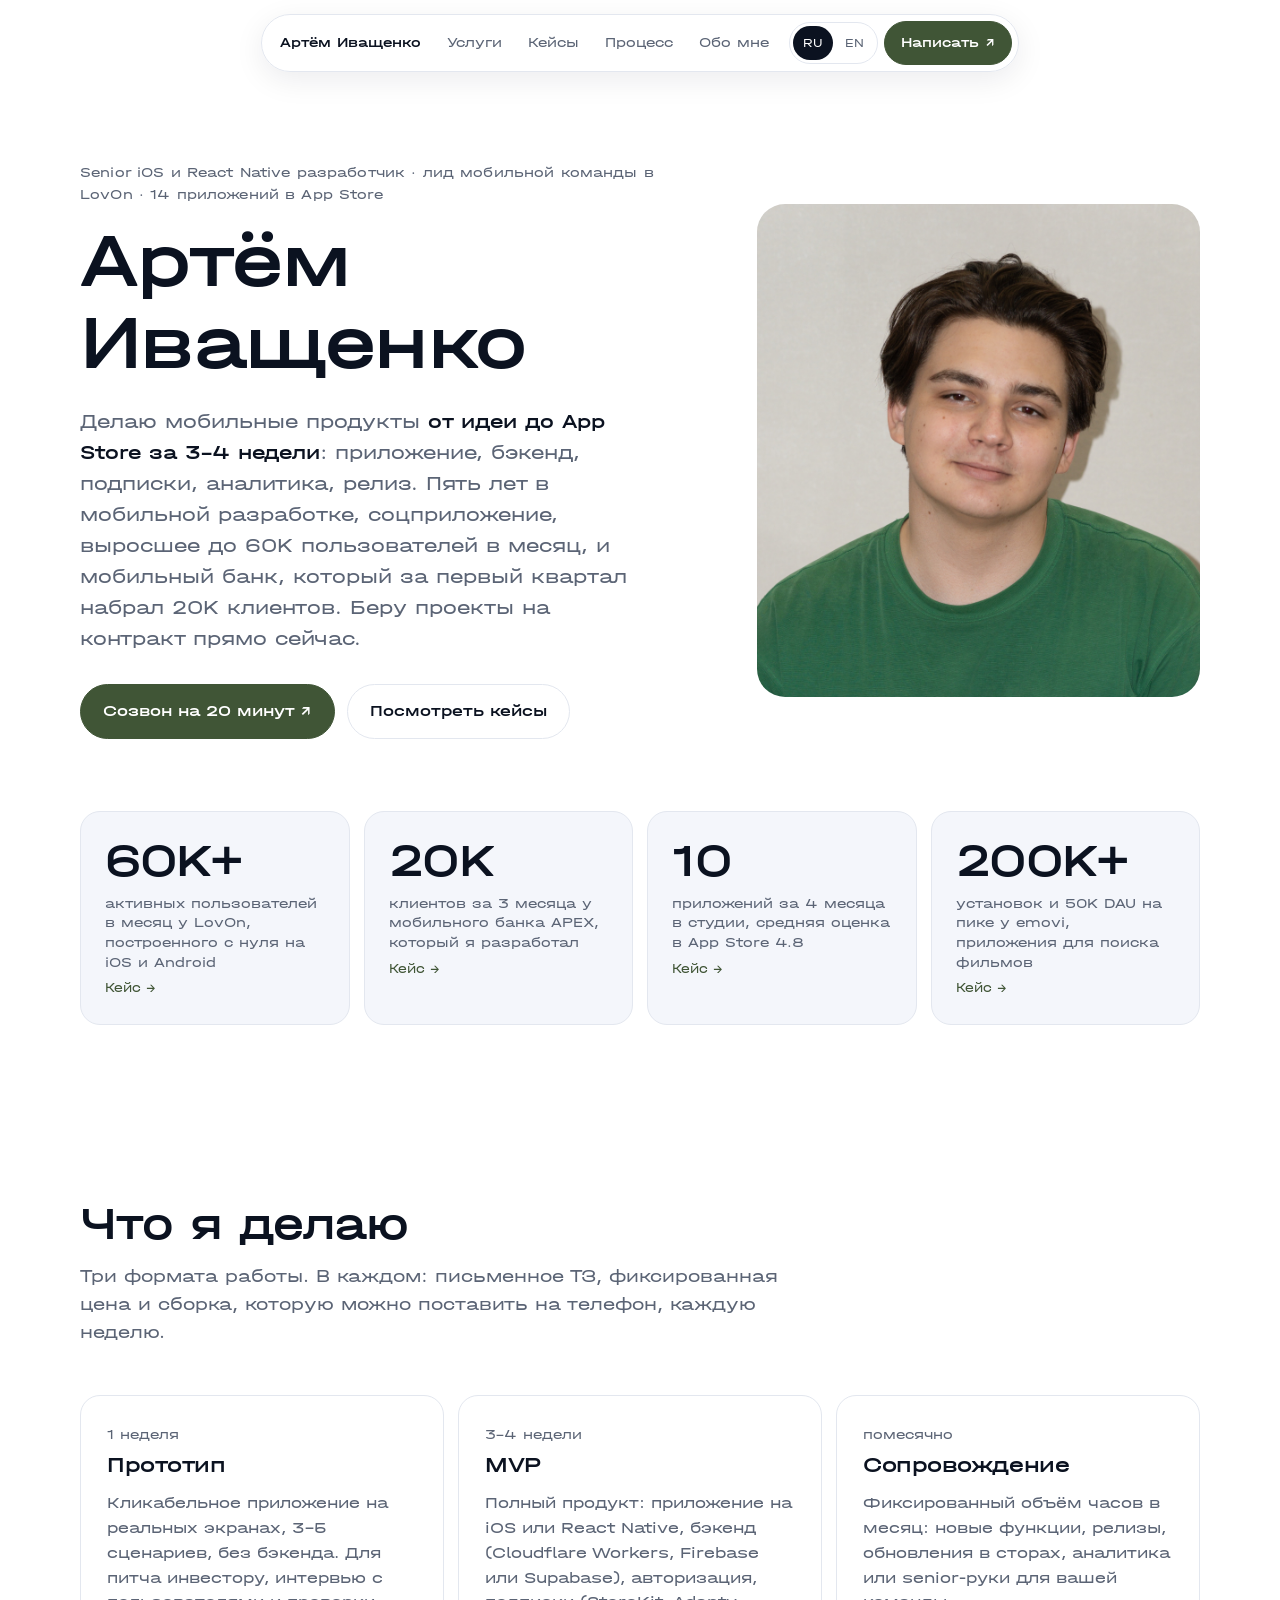
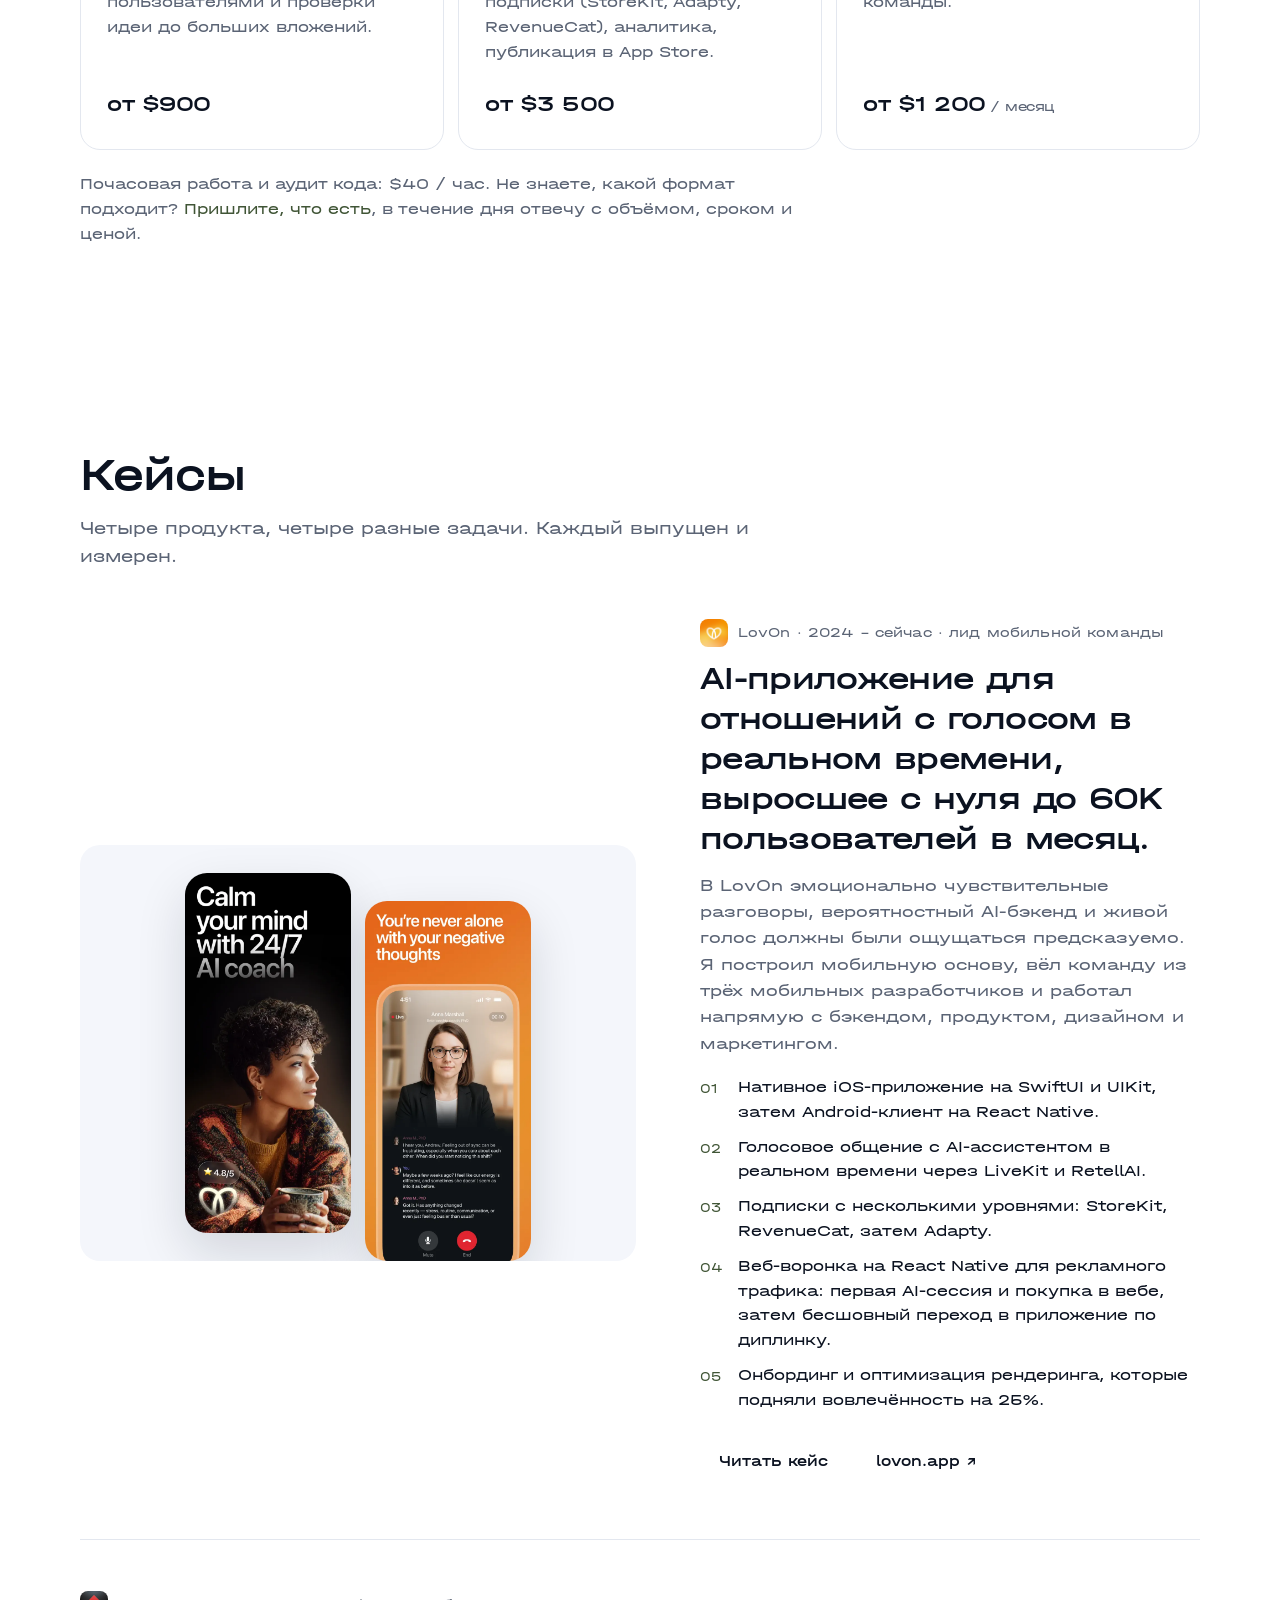
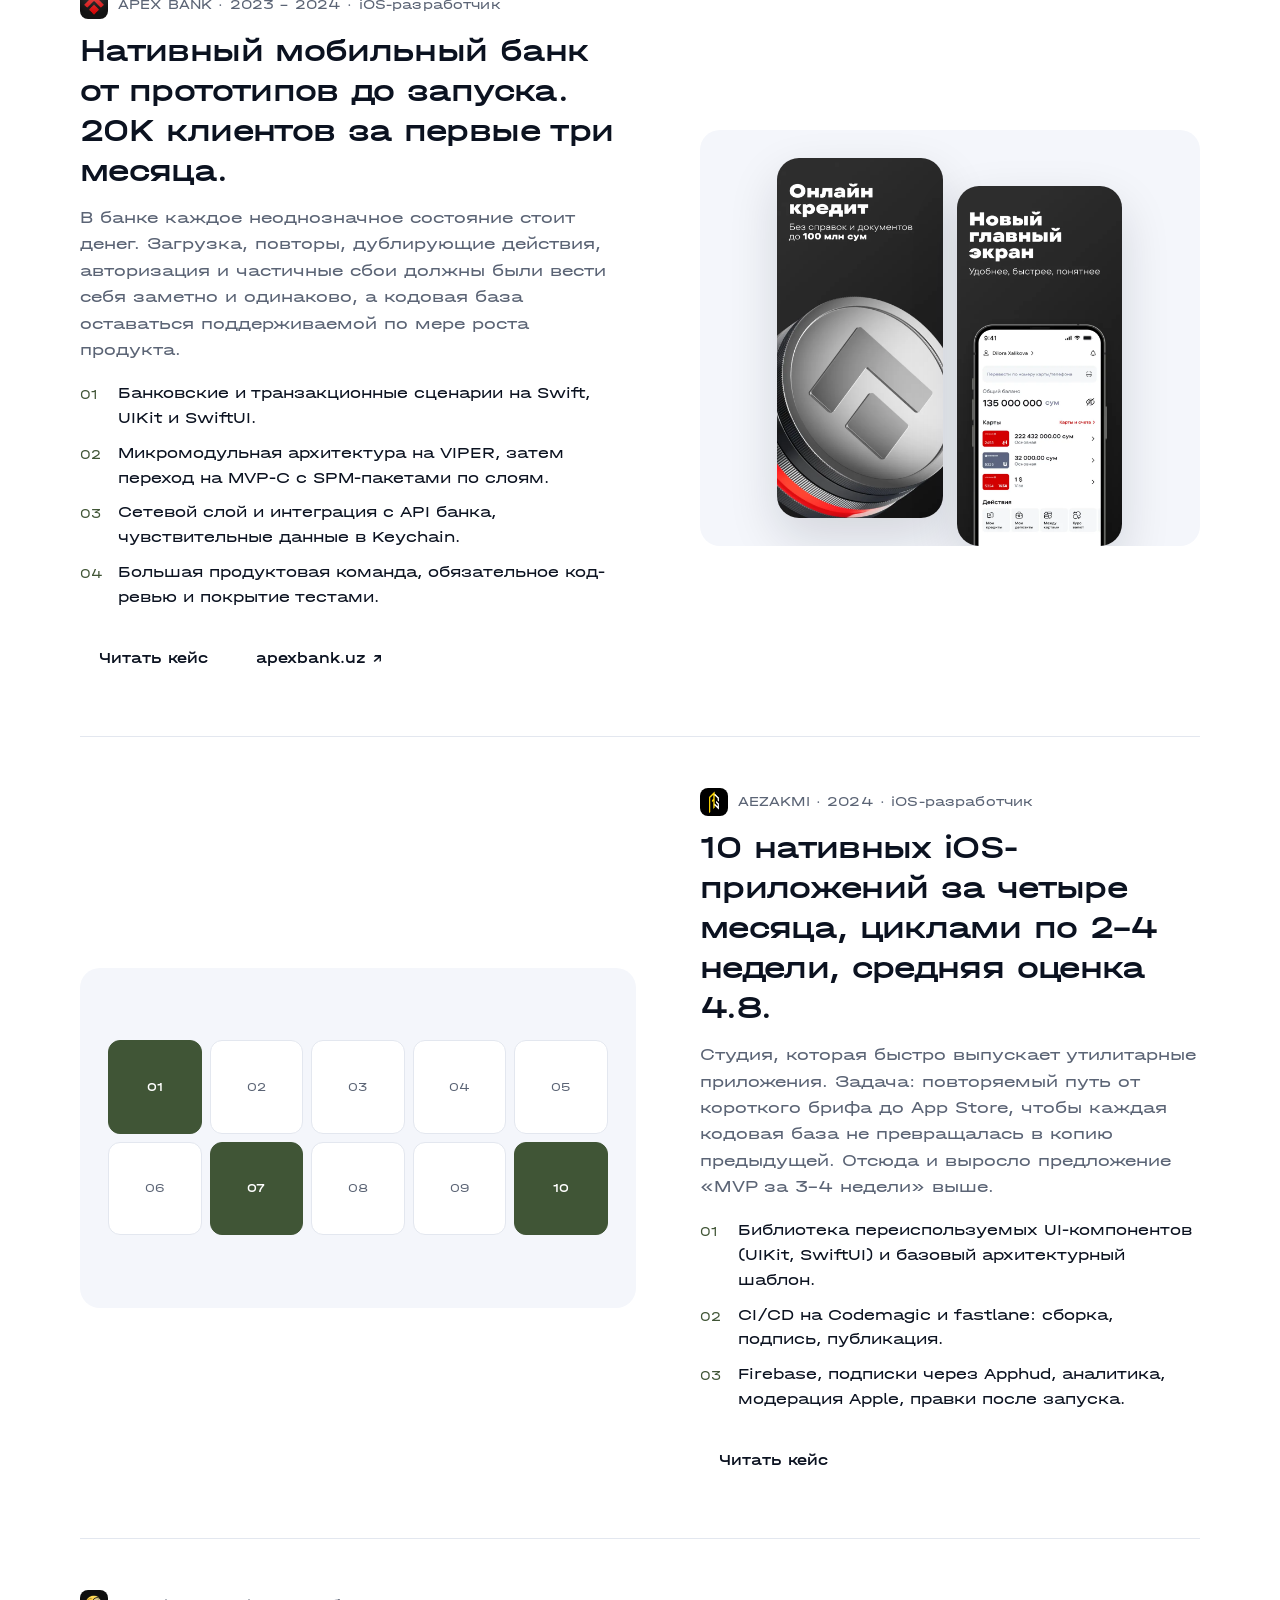
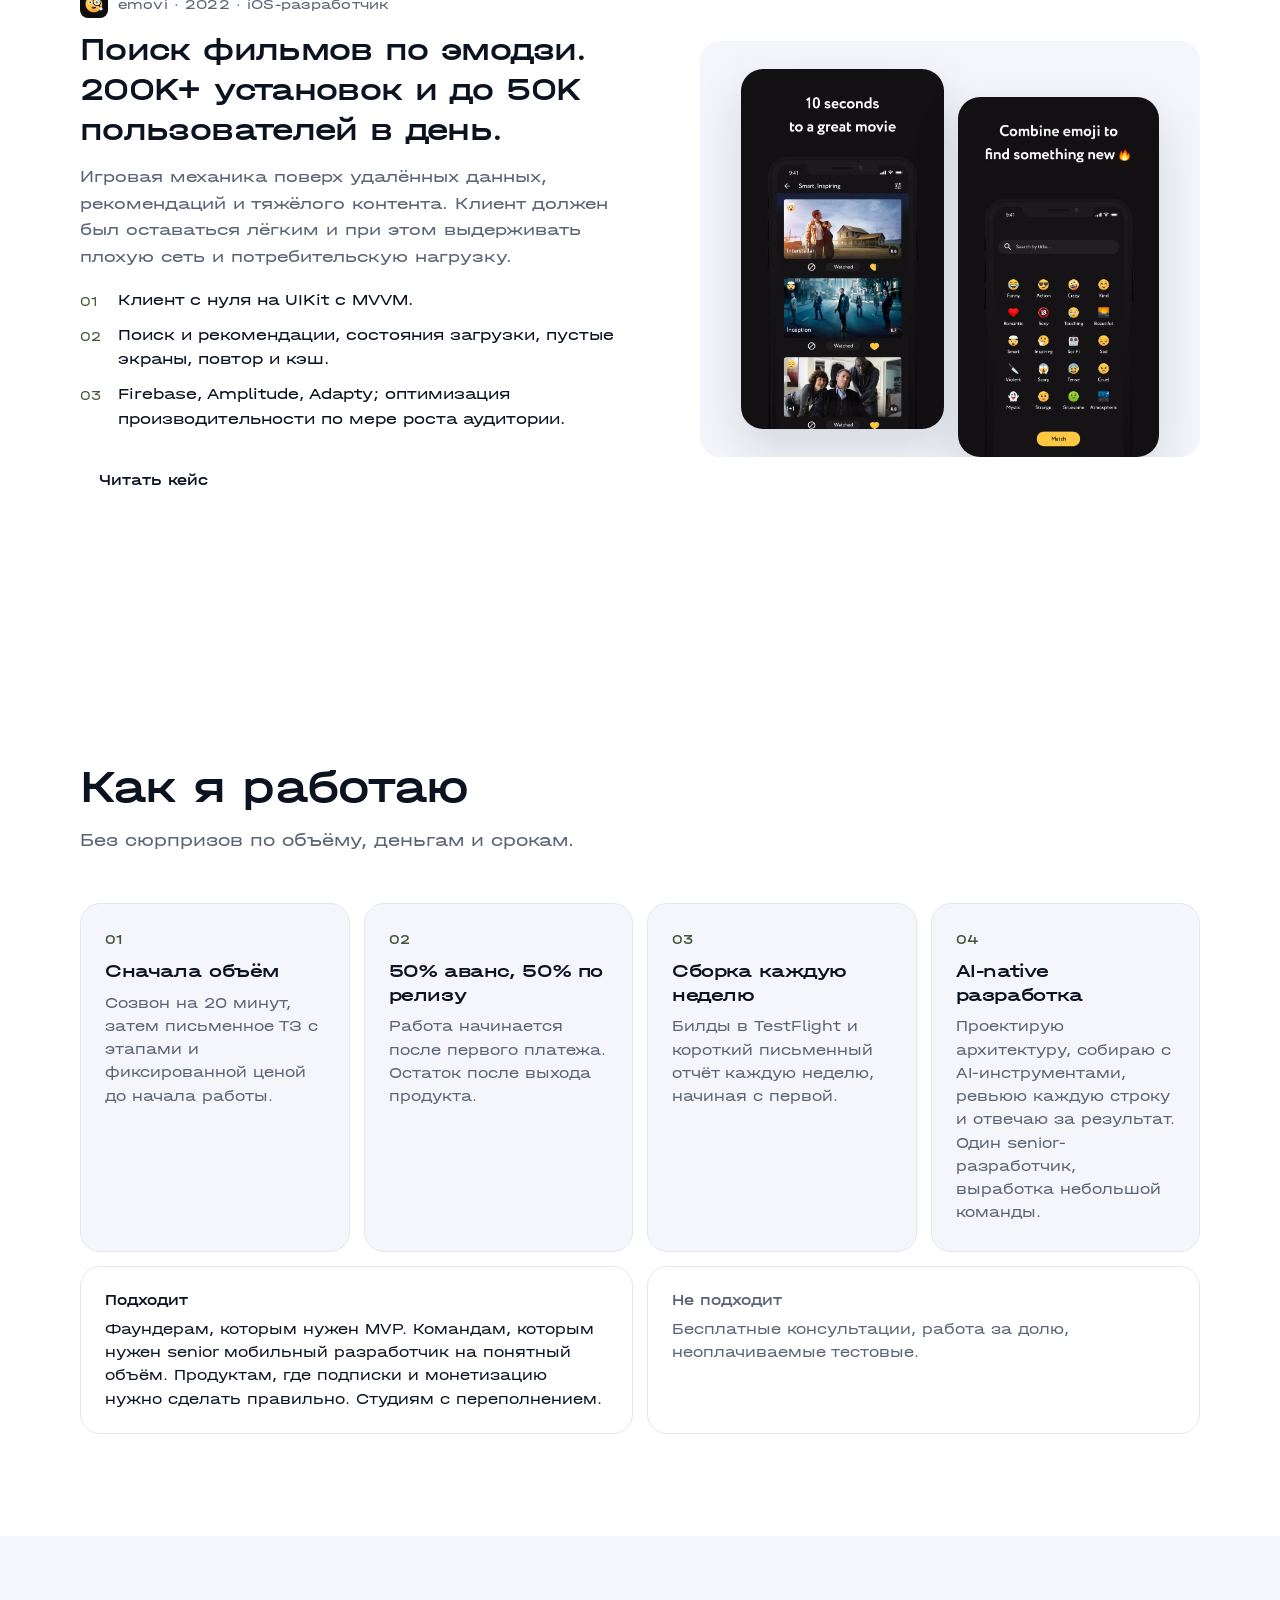
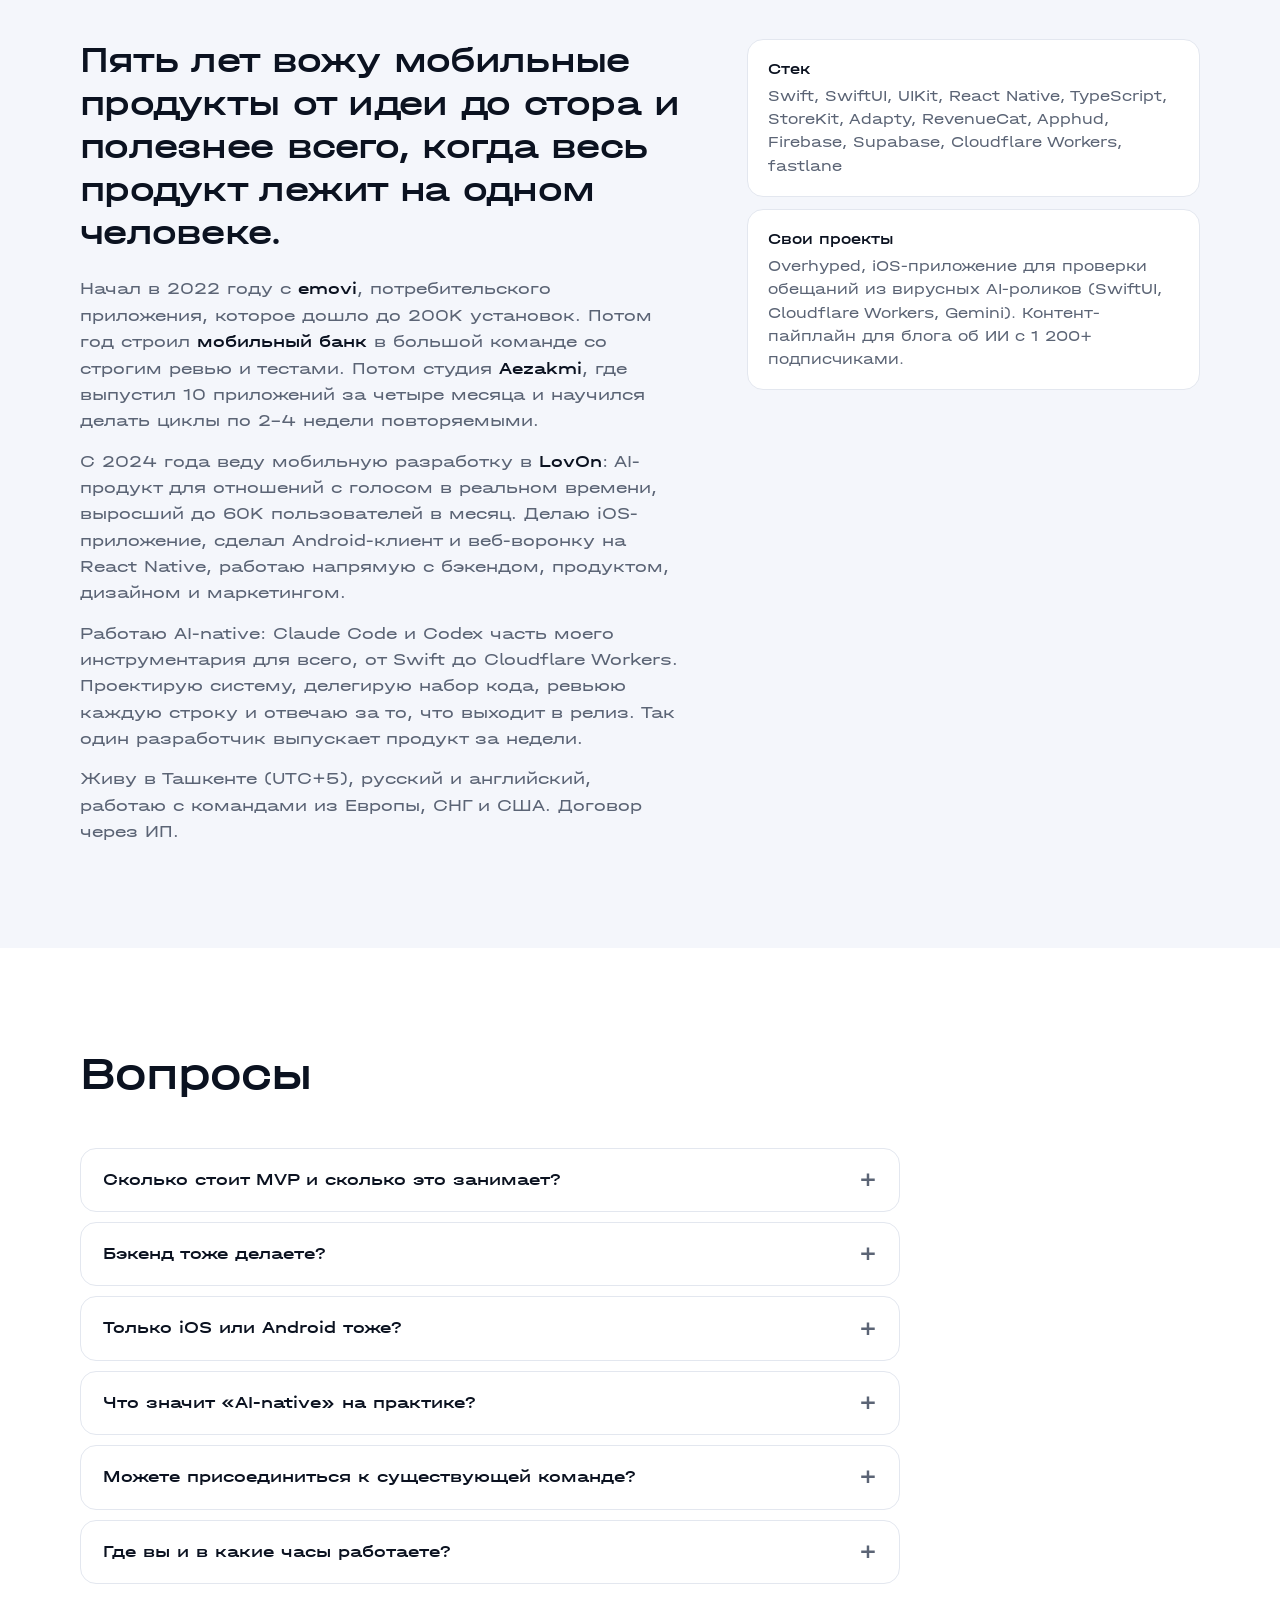
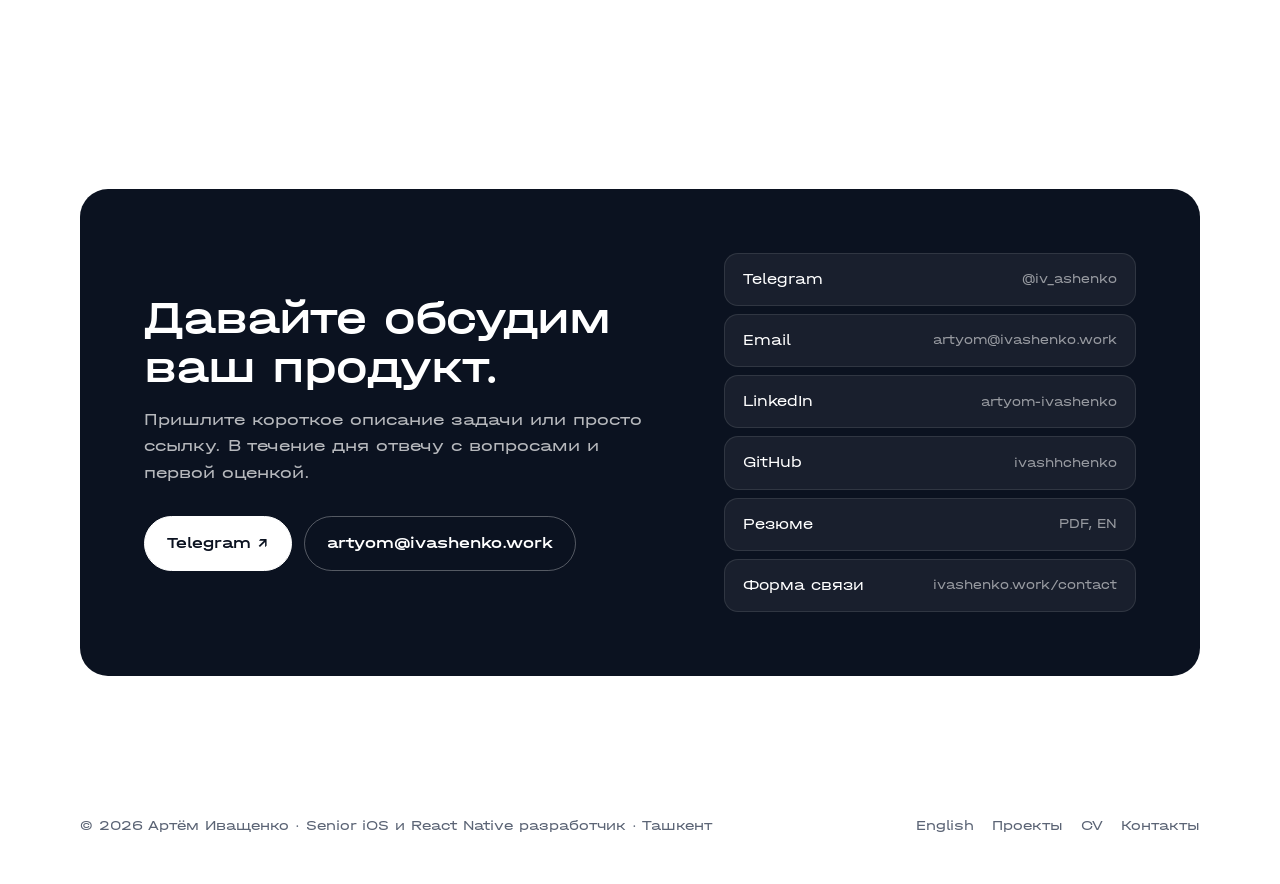
==== commit 30c04363: "Aezakmi 10 apps at 4.8, LovOn Android on React Native, drop payment FAQ Co-Authored-By: Claude Fable" ====
--- a/index.html
+++ b/index.html
@@ -58,7 +58,7 @@
   <div class="wrap stat-grid">
     <div class="stat"><div class="num">60K+</div><div class="lbl">активных пользователей в месяц у LovOn, построенного с нуля на iOS и Android</div><div class="src"><a href="/projects/lovon/">Кейс →</a></div></div>
     <div class="stat"><div class="num">20K</div><div class="lbl">клиентов за 3 месяца у мобильного банка APEX, который я разработал</div><div class="src"><a href="/projects/apex-bank/">Кейс →</a></div></div>
-    <div class="stat"><div class="num">15</div><div class="lbl">приложений за 4 месяца в студии, средняя оценка в App Store 4.7</div><div class="src"><a href="/projects/aezakmi/">Кейс →</a></div></div>
+    <div class="stat"><div class="num">10</div><div class="lbl">приложений за 4 месяца в студии, средняя оценка в App Store 4.8</div><div class="src"><a href="/projects/aezakmi/">Кейс →</a></div></div>
     <div class="stat"><div class="num">200K+</div><div class="lbl">установок и 50K DAU на пике у emovi, приложения для поиска фильмов</div><div class="src"><a href="/projects/emovi/">Кейс →</a></div></div>
   </div>
 </section>
@@ -106,7 +106,7 @@
         <h3>AI-приложение для отношений с голосом в реальном времени, выросшее с нуля до 60K пользователей в месяц.</h3>
         <p>В LovOn эмоционально чувствительные разговоры, вероятностный AI-бэкенд и живой голос должны были ощущаться предсказуемо. Я построил мобильную основу, вёл команду из трёх мобильных разработчиков и работал напрямую с бэкендом, продуктом, дизайном и маркетингом.</p>
         <ol>
-          <li><span>01</span>Нативное iOS-приложение на SwiftUI и UIKit, затем клиент под Android.</li>
+          <li><span>01</span>Нативное iOS-приложение на SwiftUI и UIKit, затем Android-клиент на React Native.</li>
           <li><span>02</span>Голосовое общение с AI-ассистентом в реальном времени через LiveKit и RetellAI.</li>
           <li><span>03</span>Подписки с несколькими уровнями: StoreKit, RevenueCat, затем Adapty.</li>
           <li><span>04</span>Веб-воронка на React Native для рекламного трафика: первая AI-сессия и покупка в вебе, затем бесшовный переход в приложение по диплинку.</li>
@@ -142,7 +142,7 @@
     <article class="case">
       <div>
         <p class="eyebrow"><img src="/assets/images/aezakmi-logo.png" alt="">AEZAKMI · 2024 · iOS-разработчик</p>
-        <h3>15 нативных iOS-приложений за четыре месяца, циклами по 2–4 недели, средняя оценка 4.7.</h3>
+        <h3>10 нативных iOS-приложений за четыре месяца, циклами по 2–4 недели, средняя оценка 4.8.</h3>
         <p>Студия, которая быстро выпускает утилитарные приложения. Задача: повторяемый путь от короткого брифа до App Store, чтобы каждая кодовая база не превращалась в копию предыдущей. Отсюда и выросло предложение «MVP за 3–4 недели» выше.</p>
         <ol>
           <li><span>01</span>Библиотека переиспользуемых UI-компонентов (UIKit, SwiftUI) и базовый архитектурный шаблон.</li>
@@ -156,9 +156,8 @@
       <div class="case-media">
         <div class="logo-grid">
           <div class="hl">01</div><div>02</div><div>03</div><div>04</div><div>05</div>
-          <div>06</div><div class="hl">07</div><div>08</div><div>09</div><div>10</div>
-          <div>11</div><div>12</div><div>13</div><div class="hl">14</div><div>15</div>
-        </div>
+          <div>06</div><div class="hl">07</div><div>08</div><div>09</div><div class="hl">10</div>
+                  </div>
       </div>
     </article>
 
@@ -205,8 +204,8 @@
     <div>
       <p class="big">Пять лет вожу мобильные продукты от идеи до стора и полезнее всего, когда весь продукт лежит на одном человеке.</p>
       <div class="about-text">
-        <p>Начал в 2022 году с <b>emovi</b>, потребительского приложения, которое дошло до 200K установок. Потом год строил <b>мобильный банк</b> в большой команде со строгим ревью и тестами. Потом студия <b>Aezakmi</b>, где выпустил 15 приложений за четыре месяца и научился делать циклы по 2–4 недели повторяемыми.</p>
-        <p>С 2024 года веду мобильную разработку в <b>LovOn</b>: AI-продукт для отношений с голосом в реальном времени, выросший до 60K пользователей в месяц. Делаю iOS-приложение, выпустил Android-клиент и веб-воронку на React Native, работаю напрямую с бэкендом, продуктом, дизайном и маркетингом.</p>
+        <p>Начал в 2022 году с <b>emovi</b>, потребительского приложения, которое дошло до 200K установок. Потом год строил <b>мобильный банк</b> в большой команде со строгим ревью и тестами. Потом студия <b>Aezakmi</b>, где выпустил 10 приложений за четыре месяца и научился делать циклы по 2–4 недели повторяемыми.</p>
+        <p>С 2024 года веду мобильную разработку в <b>LovOn</b>: AI-продукт для отношений с голосом в реальном времени, выросший до 60K пользователей в месяц. Делаю iOS-приложение, сделал Android-клиент и веб-воронку на React Native, работаю напрямую с бэкендом, продуктом, дизайном и маркетингом.</p>
         <p>Работаю AI-native: Claude Code и Codex часть моего инструментария для всего, от Swift до Cloudflare Workers. Проектирую систему, делегирую набор кода, ревьюю каждую строку и отвечаю за то, что выходит в релиз. Так один разработчик выпускает продукт за недели.</p>
         <p>Живу в Ташкенте (UTC+5), русский и английский, работаю с командами из Европы, СНГ и США. Договор через ИП.</p>
       </div>
@@ -224,8 +223,7 @@
     <div class="faq">
       <details><summary>Сколько стоит MVP и сколько это занимает?</summary><p>Большинство MVP укладываются в $3 500–6 000 и 3–4 недели: приложение, бэкенд, авторизация, подписки, аналитика и публикация в App Store. Точная цифра после созвона на 20 минут и письменного ТЗ.</p></details>
       <details><summary>Бэкенд тоже делаете?</summary><p>Да. Для большинства MVP это Cloudflare Workers, Firebase или Supabase. Если у вас уже есть API, интегрируюсь с ним.</p></details>
-      <details><summary>Только iOS или Android тоже?</summary><p>Нативный iOS мой основной стек. Для двух платформ сразу использую React Native, так сделана веб-воронка LovOn и несколько клиентских продуктов. Android-клиент LovOn тоже выпускал я.</p></details>
-      <details><summary>Как проходит оплата?</summary><p>50% до начала работы, 50% по релизу. Помесячное сопровождение оплачивается в начале месяца. Счёт от ИП; перевод на карту или счёт, Wise, крипта.</p></details>
+      <details><summary>Только iOS или Android тоже?</summary><p>Нативный iOS мой основной стек. Для двух платформ сразу использую React Native, так сделаны Android-клиент и веб-воронка LovOn.</p></details>
       <details><summary>Что значит «AI-native» на практике?</summary><p>Использую Claude Code и Codex как часть процесса. Проектирую архитектуру и модель данных, разбиваю работу на задачи, ревьюю каждую строку и тестирую результат. Вы получаете senior-уровень с темпом, который один разработчик руками не выдаст.</p></details>
       <details><summary>Можете присоединиться к существующей команде?</summary><p>Да, помесячно или на фиксированный объём. Работал в большой банковской команде с код-ревью и тестами и вёл мобильную команду из трёх человек в LovOn.</p></details>
       <details><summary>Где вы и в какие часы работаете?</summary><p>Ташкент, UTC+5. Полностью пересекаюсь с Москвой, Алматы и Европой, с восточным побережьем США по утрам.</p></details>
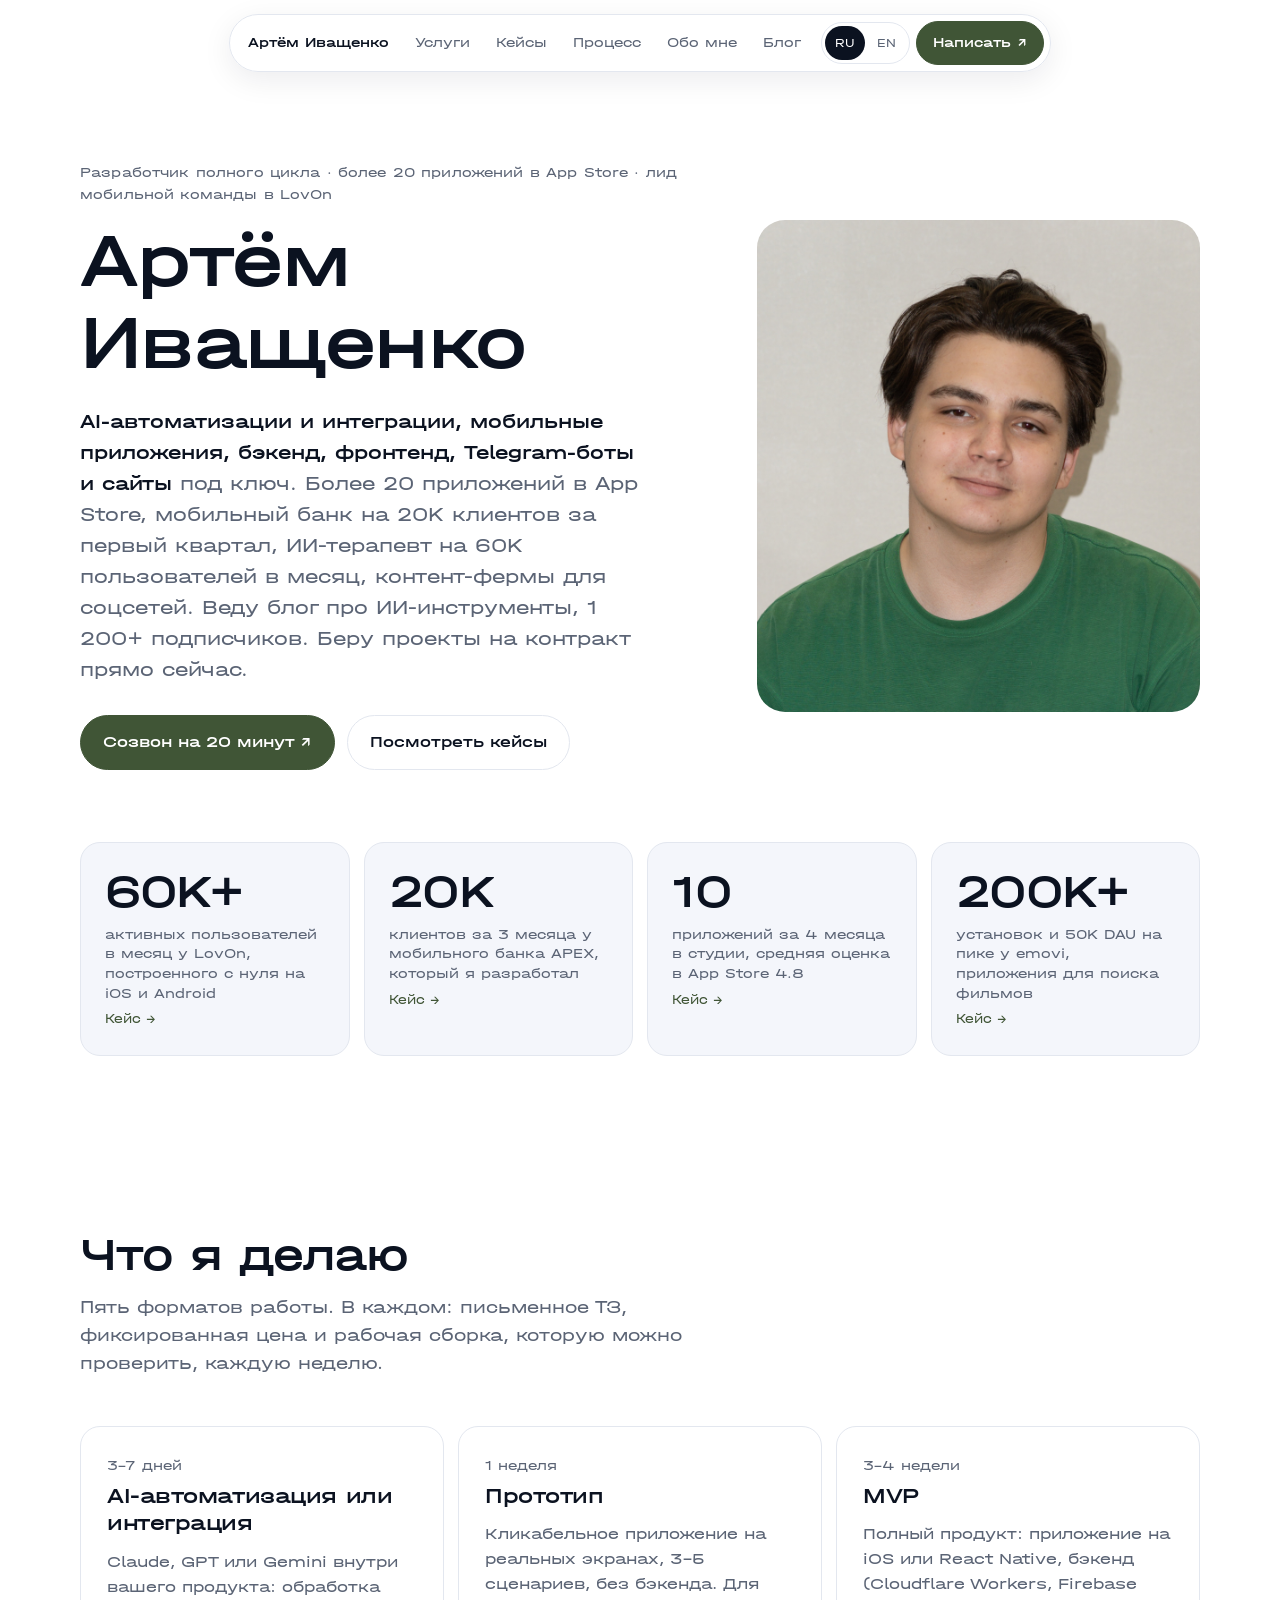
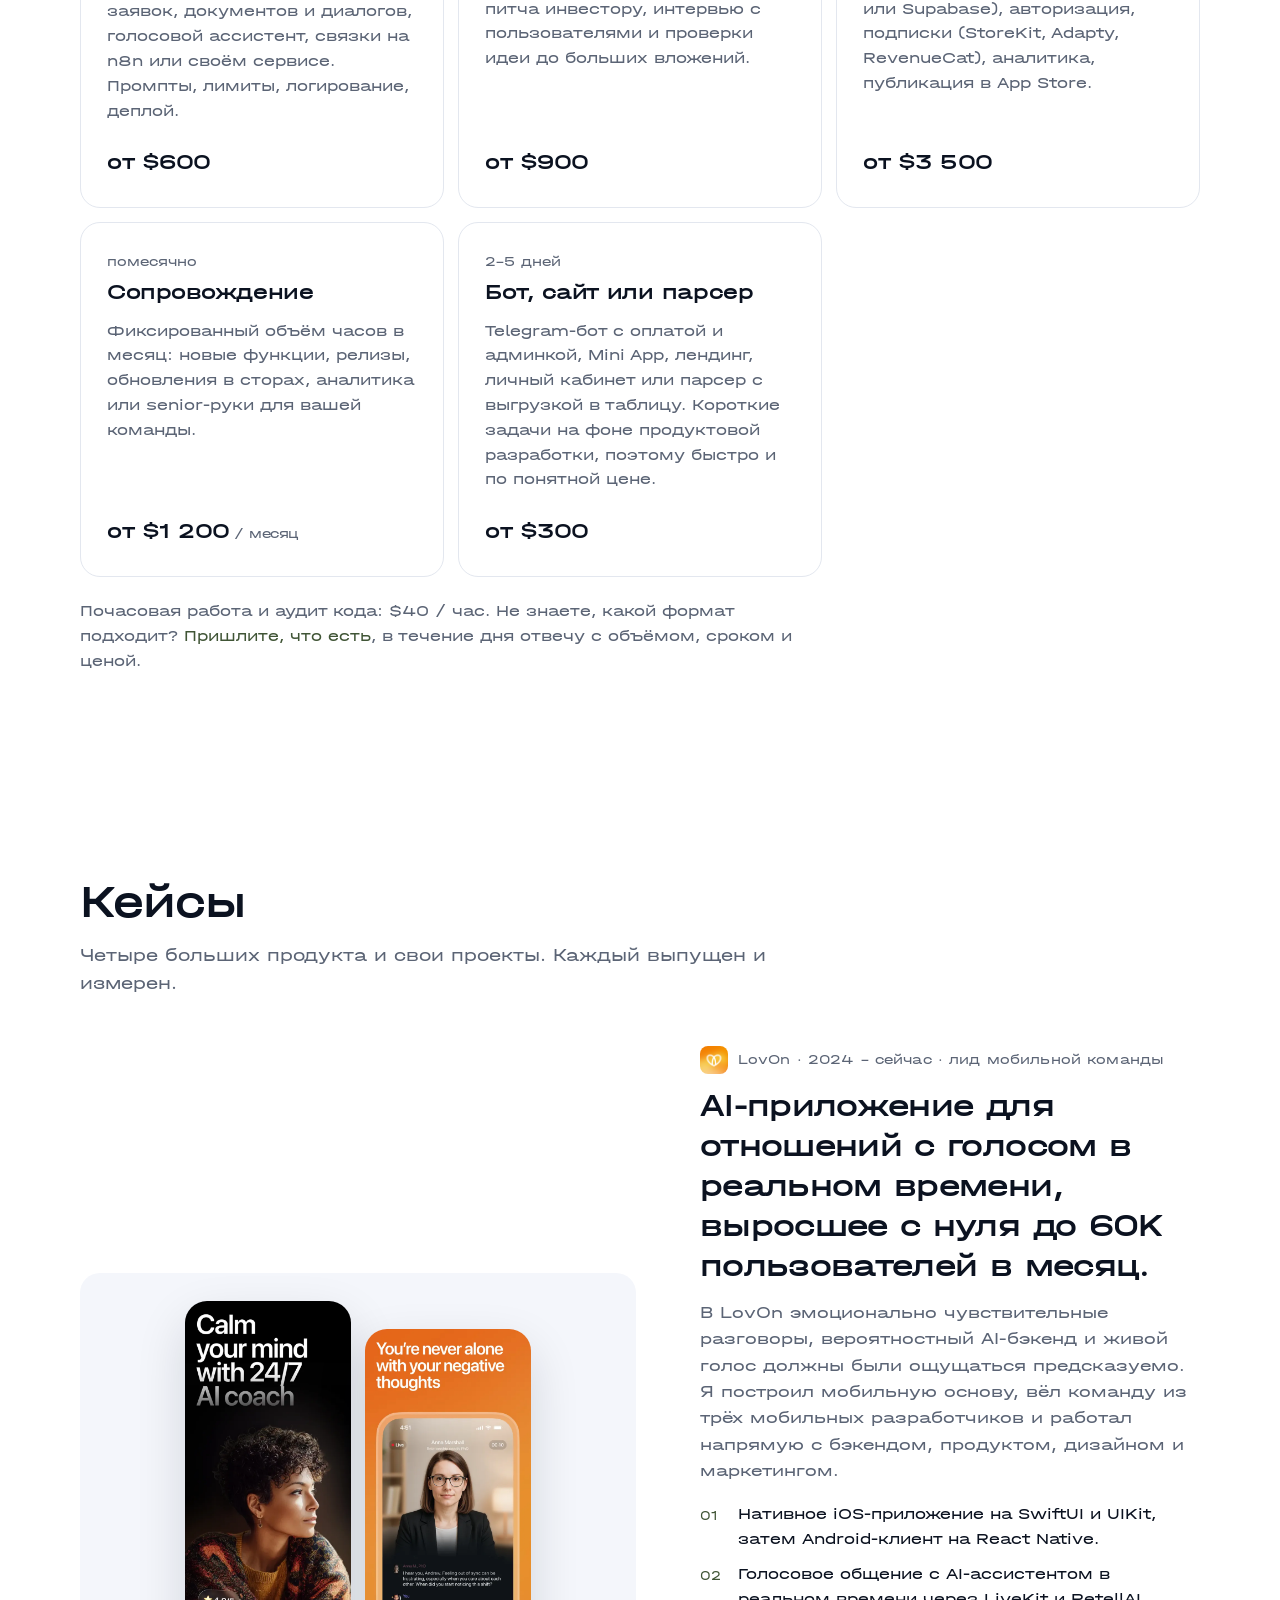
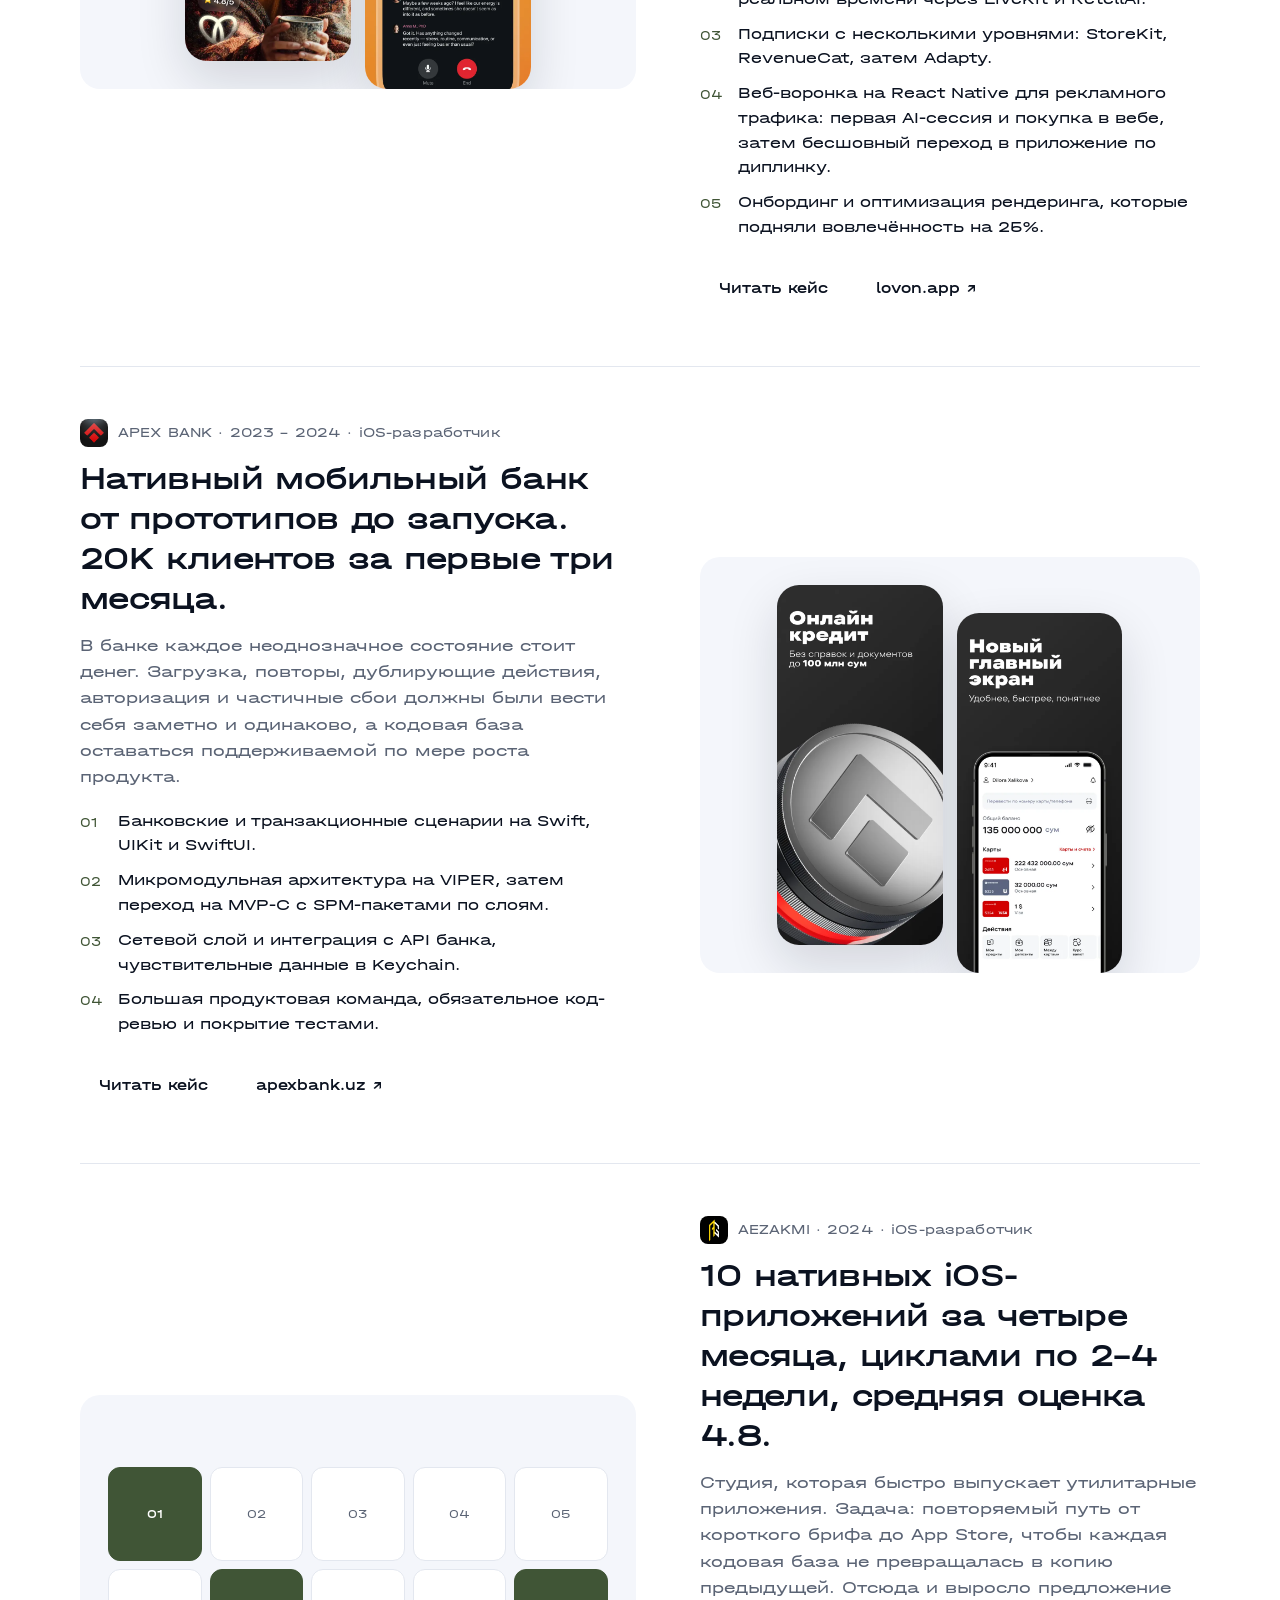
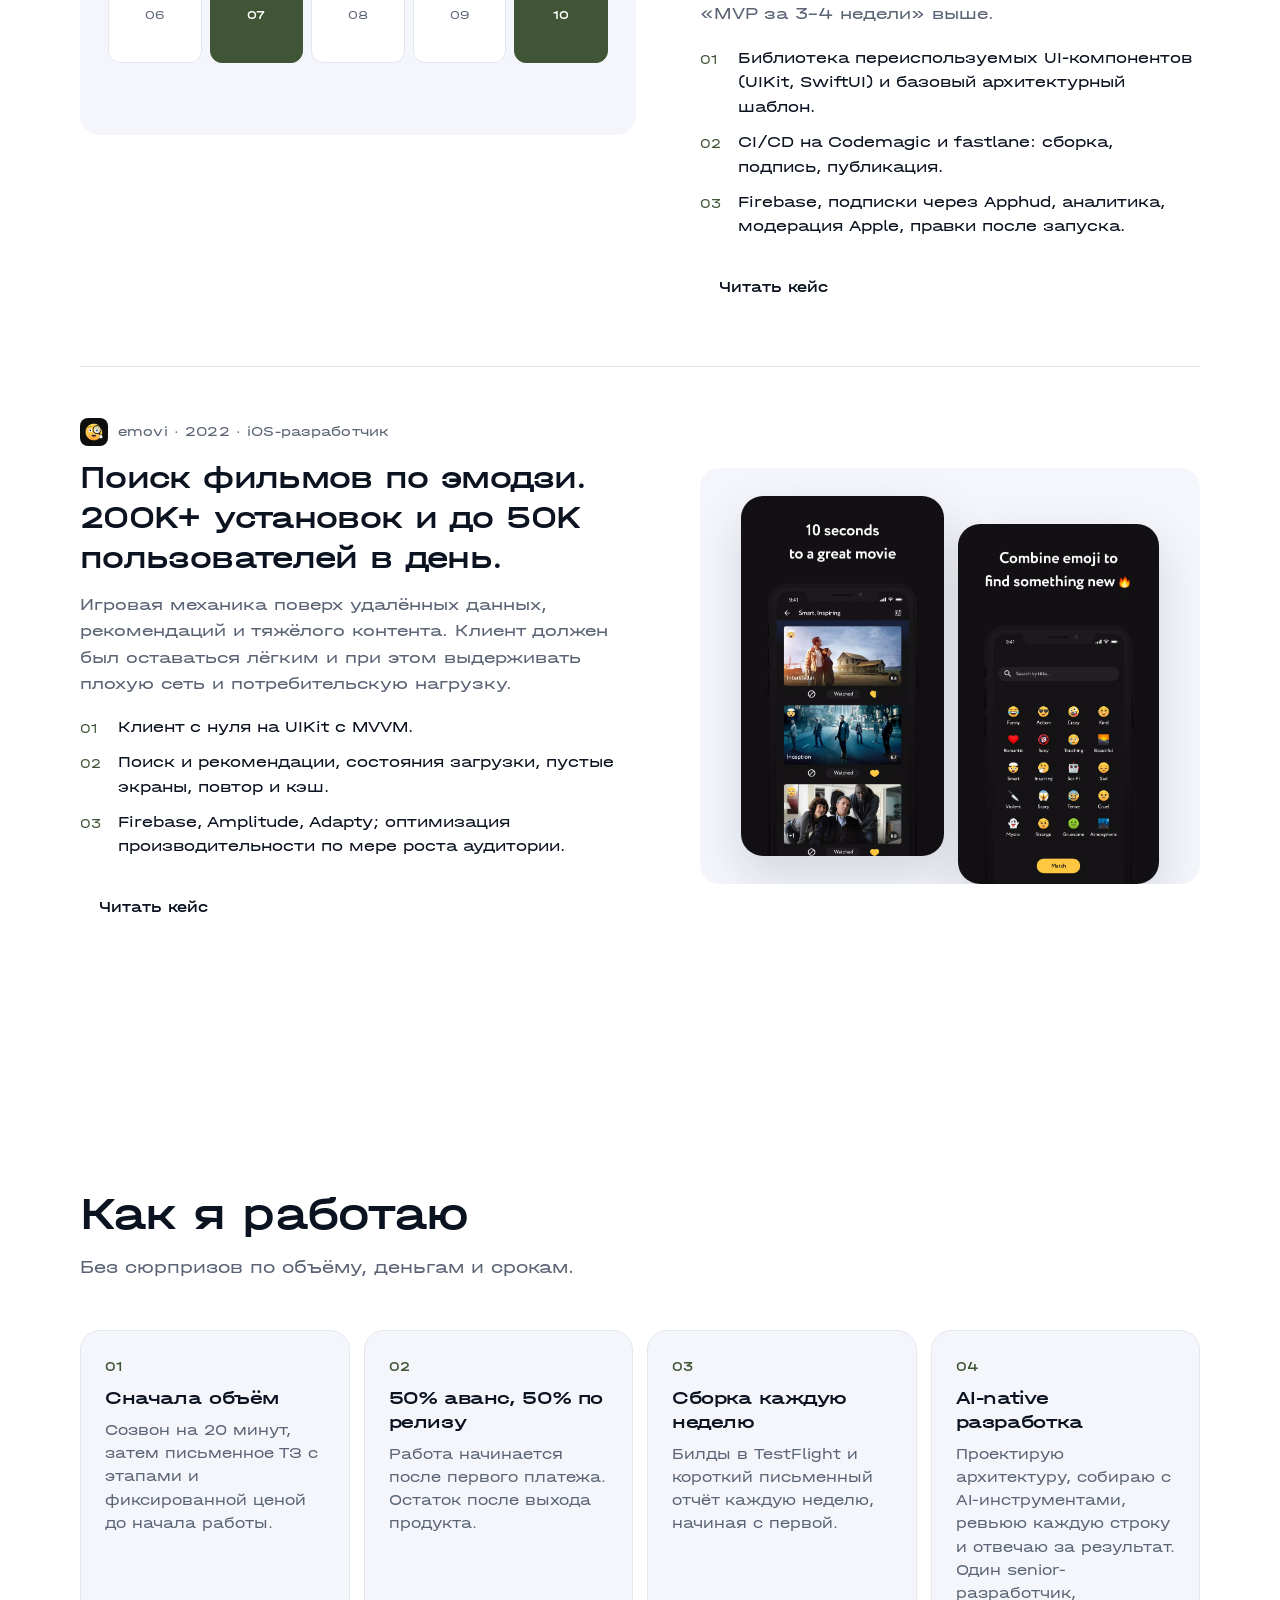
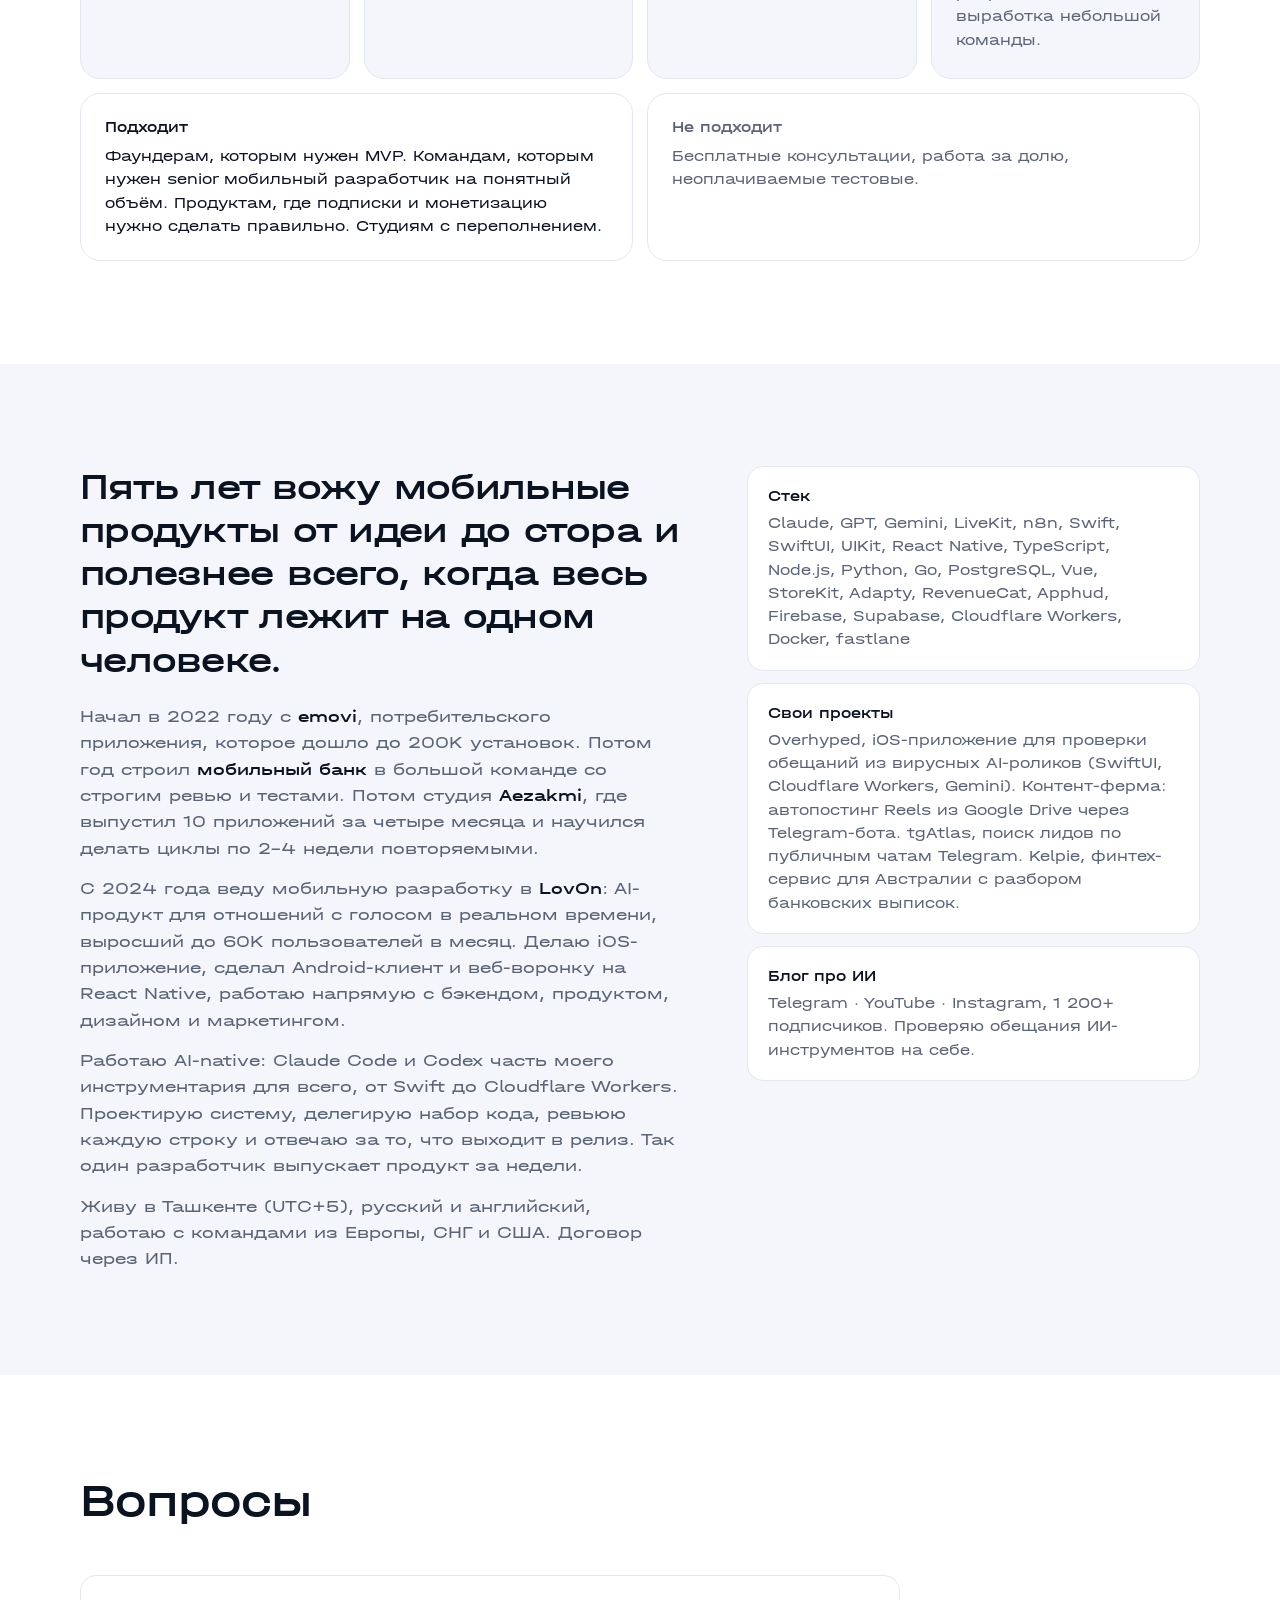
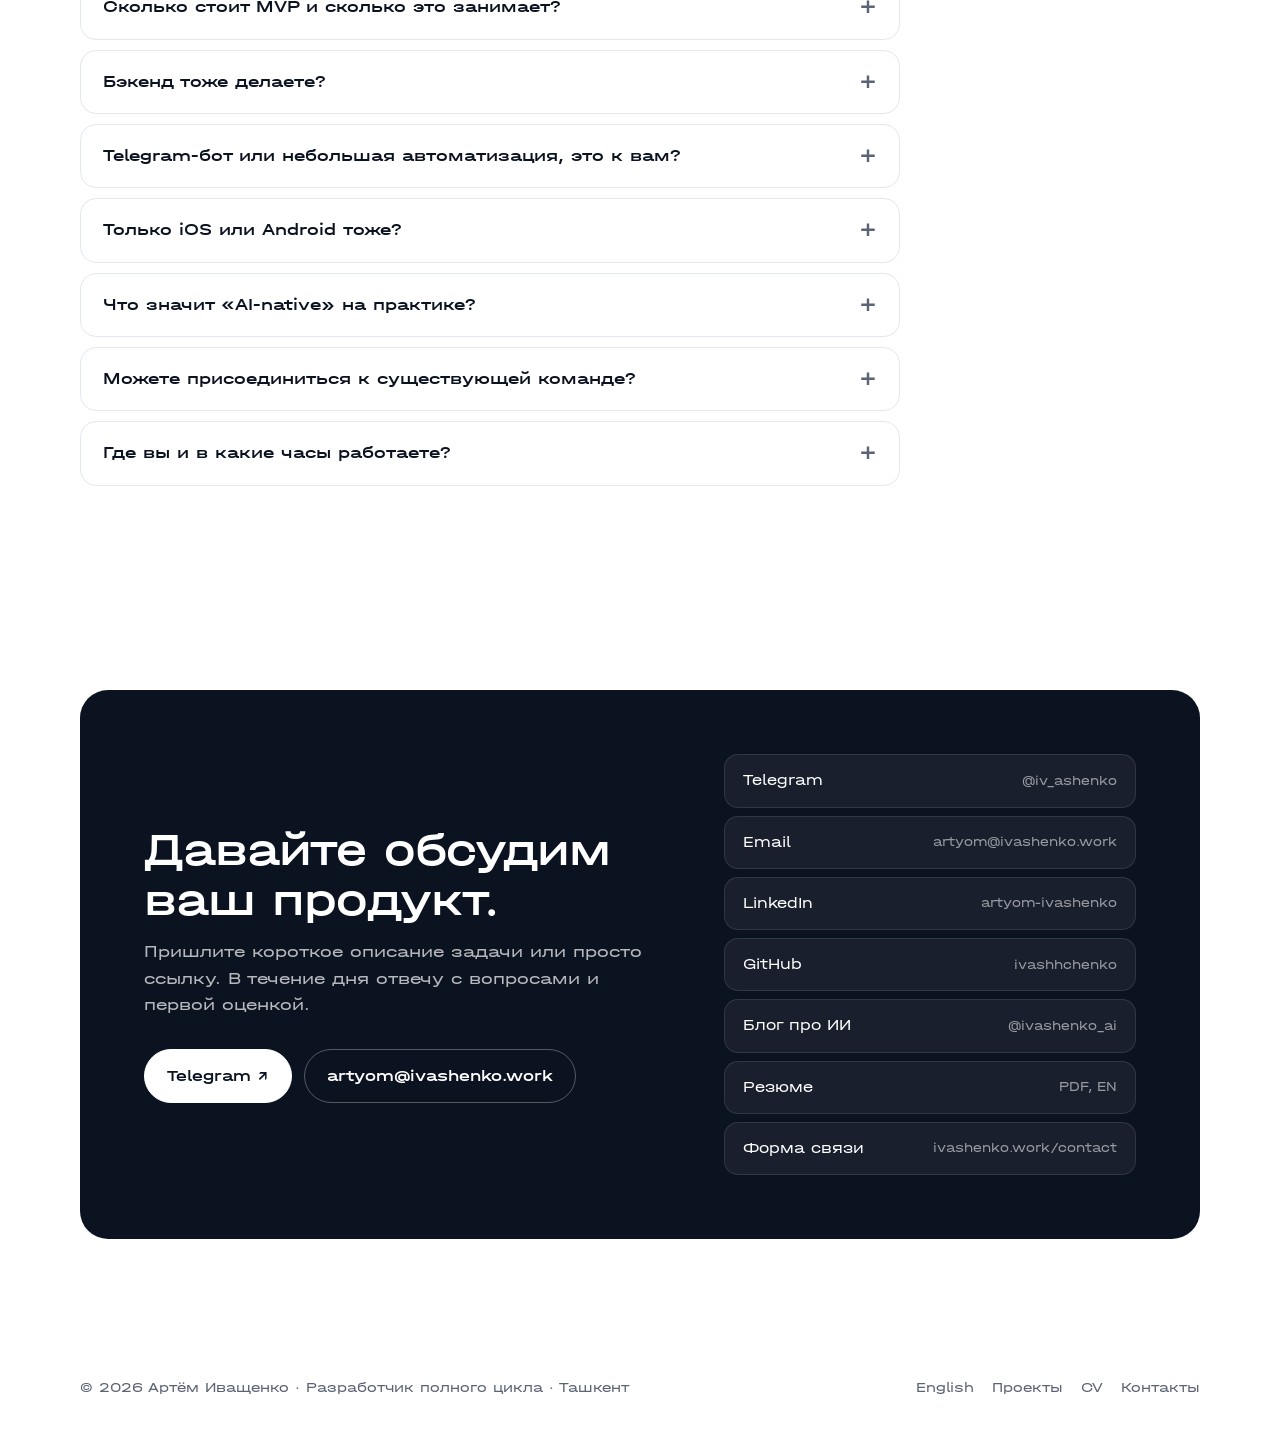
==== commit de1641d8: "Full-cycle positioning: AI automation first, two new service formats, blog links Co-Authored-By: Cla" ====
--- a/index.html
+++ b/index.html
@@ -3,8 +3,8 @@
 <head>
 <meta charset="utf-8">
 <meta name="viewport" content="width=device-width, initial-scale=1">
-<title>Артём Иващенко · Senior iOS и React Native разработчик, MVP за 3–4 недели</title>
-<meta name="description" content="Артём Иващенко делает мобильные продукты под ключ за 3–4 недели: iOS (Swift, SwiftUI) и React Native, бэкенд, подписки, релиз в App Store. 5 лет в мобильной разработке, 14 приложений, продукт на 60K MAU и мобильный банк на 20K клиентов. Беру проекты на контракт.">
+<title>Артём Иващенко · Разработчик полного цикла: AI-автоматизации, мобильные приложения, бэкенд, боты</title>
+<meta name="description" content="Артём Иващенко, разработчик полного цикла: AI-автоматизации и интеграции, мобильные приложения (iOS, React Native), бэкенд, фронтенд, Telegram-боты и сайты. Более 20 приложений в App Store, мобильный банк, ИИ-терапевт на 60K MAU, контент-фермы для соцсетей. Беру проекты на контракт.">
 <link rel="canonical" href="https://ivashenko.work/">
 <link rel="alternate" hreflang="ru" href="https://ivashenko.work/">
 <link rel="alternate" hreflang="en" href="https://ivashenko.work/en/">
@@ -12,13 +12,13 @@
 <link rel="icon" href="/assets/favicon.svg" type="image/svg+xml">
 <link rel="stylesheet" href="/assets/landing.css">
 <meta property="og:type" content="website">
-<meta property="og:title" content="Артём Иващенко · iOS и React Native продукты за 3–4 недели">
-<meta property="og:description" content="Senior мобильный разработчик. 14 приложений, продукт на 60K MAU, мобильный банк на 20K клиентов. Беру проекты на контракт.">
+<meta property="og:title" content="Артём Иващенко · AI-автоматизации, мобильные приложения, бэкенд, боты">
+<meta property="og:description" content="Разработчик полного цикла. Более 20 приложений в App Store, мобильный банк, ИИ-терапевт на 60K MAU, контент-фермы. Беру проекты на контракт.">
 <meta property="og:url" content="https://ivashenko.work/">
 <meta property="og:image" content="https://ivashenko.work/assets/og-home.png">
 <meta name="twitter:card" content="summary_large_image">
 <script type="application/ld+json">
-{"@context":"https://schema.org","@type":"Person","name":"Артём Иващенко","alternateName":"Artyom Ivashenko","jobTitle":"Senior iOS и React Native разработчик","url":"https://ivashenko.work/","image":"https://ivashenko.work/assets/images/artyom-portrait.jpg","email":"mailto:artyom@ivashenko.work","address":{"@type":"PostalAddress","addressLocality":"Ташкент","addressCountry":"UZ"},"sameAs":["https://t.me/iv_ashenko","https://www.linkedin.com/in/artyom-ivashenko","https://github.com/ivashhchenko"],"knowsAbout":["iOS","Swift","SwiftUI","React Native","Мобильная разработка","Публикация в App Store","Подписки"]}
+{"@context":"https://schema.org","@type":"Person","name":"Артём Иващенко","alternateName":"Artyom Ivashenko","jobTitle":"Разработчик полного цикла","url":"https://ivashenko.work/","image":"https://ivashenko.work/assets/images/artyom-portrait.jpg","email":"mailto:artyom@ivashenko.work","address":{"@type":"PostalAddress","addressLocality":"Ташкент","addressCountry":"UZ"},"sameAs":["https://t.me/iv_ashenko","https://t.me/ivashenko_ai","https://www.youtube.com/@ivashenko_ai","https://www.instagram.com/ivashenko_ai","https://www.linkedin.com/in/artyom-ivashenko","https://github.com/ivashhchenko"],"knowsAbout":["AI-автоматизации","Интеграции LLM","iOS","Swift","SwiftUI","React Native","Бэкенд","Telegram-боты","Публикация в App Store","Подписки"]}
 </script>
 </head>
 <body>
@@ -30,6 +30,7 @@
     <a href="#work">Кейсы</a>
     <a class="hide-m" href="#process">Процесс</a>
     <a class="hide-m" href="#about">Обо мне</a>
+    <a href="https://t.me/ivashenko_ai">Блог</a>
     <span class="lang"><a class="on" href="/">RU</a><a href="/en/">EN</a></span>
     <a class="btn btn--primary btn--small" href="https://t.me/iv_ashenko">Написать ↗</a>
   </div>
@@ -40,9 +41,9 @@
 <section class="hero">
   <div class="wrap hero-grid">
     <div>
-      <p class="eyebrow">Senior iOS и React Native разработчик · лид мобильной команды в LovOn · 14 приложений в App Store</p>
+      <p class="eyebrow">Разработчик полного цикла · более 20 приложений в App Store · лид мобильной команды в LovOn</p>
       <h1>Артём<br>Иващенко</h1>
-      <p class="lead">Делаю мобильные продукты <b>от идеи до App Store за 3–4 недели</b>: приложение, бэкенд, подписки, аналитика, релиз. Пять лет в мобильной разработке, соцприложение, выросшее до 60K пользователей в месяц, и мобильный банк, который за первый квартал набрал 20K клиентов. Беру проекты на контракт прямо сейчас.</p>
+      <p class="lead"><b>AI-автоматизации и интеграции, мобильные приложения, бэкенд, фронтенд, Telegram-боты и сайты</b> под ключ. Более 20 приложений в App Store, мобильный банк на 20K клиентов за первый квартал, ИИ-терапевт на 60K пользователей в месяц, контент-фермы для соцсетей. Веду <a href="https://t.me/ivashenko_ai">блог про ИИ-инструменты</a>, 1 200+ подписчиков. Беру проекты на контракт прямо сейчас.</p>
       <div class="hero-cta">
         <a class="btn btn--primary" href="https://t.me/iv_ashenko">Созвон на 20 минут ↗</a>
         <a class="btn btn--ghost" href="#work">Посмотреть кейсы</a>
@@ -67,9 +68,15 @@
   <div class="wrap">
     <div class="sec-head">
       <h2>Что я делаю</h2>
-      <p>Три формата работы. В каждом: письменное ТЗ, фиксированная цена и сборка, которую можно поставить на телефон, каждую неделю.</p>
+      <p>Пять форматов работы. В каждом: письменное ТЗ, фиксированная цена и рабочая сборка, которую можно проверить, каждую неделю.</p>
     </div>
     <div class="cards">
+      <div class="card">
+        <div class="when">3–7 дней</div>
+        <h3>AI-автоматизация или интеграция</h3>
+        <p>Claude, GPT или Gemini внутри вашего продукта: обработка заявок, документов и диалогов, голосовой ассистент, связки на n8n или своём сервисе. Промпты, лимиты, логирование, деплой.</p>
+        <div class="price">от $600</div>
+      </div>
       <div class="card">
         <div class="when">1 неделя</div>
         <h3>Прототип</h3>
@@ -88,6 +95,12 @@
         <p>Фиксированный объём часов в месяц: новые функции, релизы, обновления в сторах, аналитика или senior-руки для вашей команды.</p>
         <div class="price">от $1 200<small>/ месяц</small></div>
       </div>
+      <div class="card">
+        <div class="when">2–5 дней</div>
+        <h3>Бот, сайт или парсер</h3>
+        <p>Telegram-бот с оплатой и админкой, Mini App, лендинг, личный кабинет или парсер с выгрузкой в таблицу. Короткие задачи на фоне продуктовой разработки, поэтому быстро и по понятной цене.</p>
+        <div class="price">от $300</div>
+      </div>
     </div>
     <p class="services-note">Почасовая работа и аудит кода: $40 / час. Не знаете, какой формат подходит? <a href="https://t.me/iv_ashenko">Пришлите, что есть</a>, в течение дня отвечу с объёмом, сроком и ценой.</p>
   </div>
@@ -97,7 +110,7 @@
   <div class="wrap">
     <div class="sec-head">
       <h2>Кейсы</h2>
-      <p>Четыре продукта, четыре разные задачи. Каждый выпущен и измерен.</p>
+      <p>Четыре больших продукта и свои проекты. Каждый выпущен и измерен.</p>
     </div>
 
     <article class="case">
@@ -211,8 +224,9 @@
       </div>
     </div>
     <div class="about-side">
-      <div class="item"><b>Стек</b><span>Swift, SwiftUI, UIKit, React Native, TypeScript, StoreKit, Adapty, RevenueCat, Apphud, Firebase, Supabase, Cloudflare Workers, fastlane</span></div>
-      <div class="item"><b>Свои проекты</b><span>Overhyped, iOS-приложение для проверки обещаний из вирусных AI-роликов (SwiftUI, Cloudflare Workers, Gemini). Контент-пайплайн для блога об ИИ с 1 200+ подписчиками.</span></div>
+      <div class="item"><b>Стек</b><span>Claude, GPT, Gemini, LiveKit, n8n, Swift, SwiftUI, UIKit, React Native, TypeScript, Node.js, Python, Go, PostgreSQL, Vue, StoreKit, Adapty, RevenueCat, Apphud, Firebase, Supabase, Cloudflare Workers, Docker, fastlane</span></div>
+      <div class="item"><b>Свои проекты</b><span>Overhyped, iOS-приложение для проверки обещаний из вирусных AI-роликов (SwiftUI, Cloudflare Workers, Gemini). Контент-ферма: автопостинг Reels из Google Drive через Telegram-бота. tgAtlas, поиск лидов по публичным чатам Telegram. Kelpie, финтех-сервис для Австралии с разбором банковских выписок.</span></div>
+      <div class="item"><b>Блог про ИИ</b><span><a href="https://t.me/ivashenko_ai">Telegram</a> · <a href="https://www.youtube.com/@ivashenko_ai">YouTube</a> · <a href="https://www.instagram.com/ivashenko_ai">Instagram</a>, 1 200+ подписчиков. Проверяю обещания ИИ-инструментов на себе.</span></div>
     </div>
   </div>
 </section>
@@ -222,7 +236,8 @@
     <div class="sec-head"><h2>Вопросы</h2></div>
     <div class="faq">
       <details><summary>Сколько стоит MVP и сколько это занимает?</summary><p>Большинство MVP укладываются в $3 500–6 000 и 3–4 недели: приложение, бэкенд, авторизация, подписки, аналитика и публикация в App Store. Точная цифра после созвона на 20 минут и письменного ТЗ.</p></details>
-      <details><summary>Бэкенд тоже делаете?</summary><p>Да. Для большинства MVP это Cloudflare Workers, Firebase или Supabase. Если у вас уже есть API, интегрируюсь с ним.</p></details>
+      <details><summary>Бэкенд тоже делаете?</summary><p>Да. Для большинства MVP это Cloudflare Workers, Firebase или Supabase; для отдельных сервисов Node.js, Python или Go с PostgreSQL в Docker. Если у вас уже есть API, интегрируюсь с ним.</p></details>
+      <details><summary>Telegram-бот или небольшая автоматизация, это к вам?</summary><p>Да. Бот с оплатой и админкой, парсер или связка сервисов занимают 2–5 дней. Показываю рабочую демку до полной оплаты, после сдачи помогаю с правками.</p></details>
       <details><summary>Только iOS или Android тоже?</summary><p>Нативный iOS мой основной стек. Для двух платформ сразу использую React Native, так сделаны Android-клиент и веб-воронка LovOn.</p></details>
       <details><summary>Что значит «AI-native» на практике?</summary><p>Использую Claude Code и Codex как часть процесса. Проектирую архитектуру и модель данных, разбиваю работу на задачи, ревьюю каждую строку и тестирую результат. Вы получаете senior-уровень с темпом, который один разработчик руками не выдаст.</p></details>
       <details><summary>Можете присоединиться к существующей команде?</summary><p>Да, помесячно или на фиксированный объём. Работал в большой банковской команде с код-ревью и тестами и вёл мобильную команду из трёх человек в LovOn.</p></details>
@@ -247,6 +262,7 @@
         <a href="mailto:artyom@ivashenko.work">Email <span>artyom@ivashenko.work</span></a>
         <a href="https://www.linkedin.com/in/artyom-ivashenko">LinkedIn <span>artyom-ivashenko</span></a>
         <a href="https://github.com/ivashhchenko">GitHub <span>ivashhchenko</span></a>
+        <a href="https://t.me/ivashenko_ai">Блог про ИИ <span>@ivashenko_ai</span></a>
         <a href="/assets/Artyom_Ivashenko_Senior_iOS_Optimized_EN.pdf">Резюме <span>PDF, EN</span></a>
         <a href="/contact/">Форма связи <span>ivashenko.work/contact</span></a>
       </div>
@@ -257,7 +273,7 @@
 </main>
 
 <footer class="wrap">
-  <div>© 2026 Артём Иващенко · Senior iOS и React Native разработчик · Ташкент</div>
+  <div>© 2026 Артём Иващенко · Разработчик полного цикла · Ташкент</div>
   <nav>
     <a href="/en/">English</a>
     <a href="/projects/">Проекты</a>
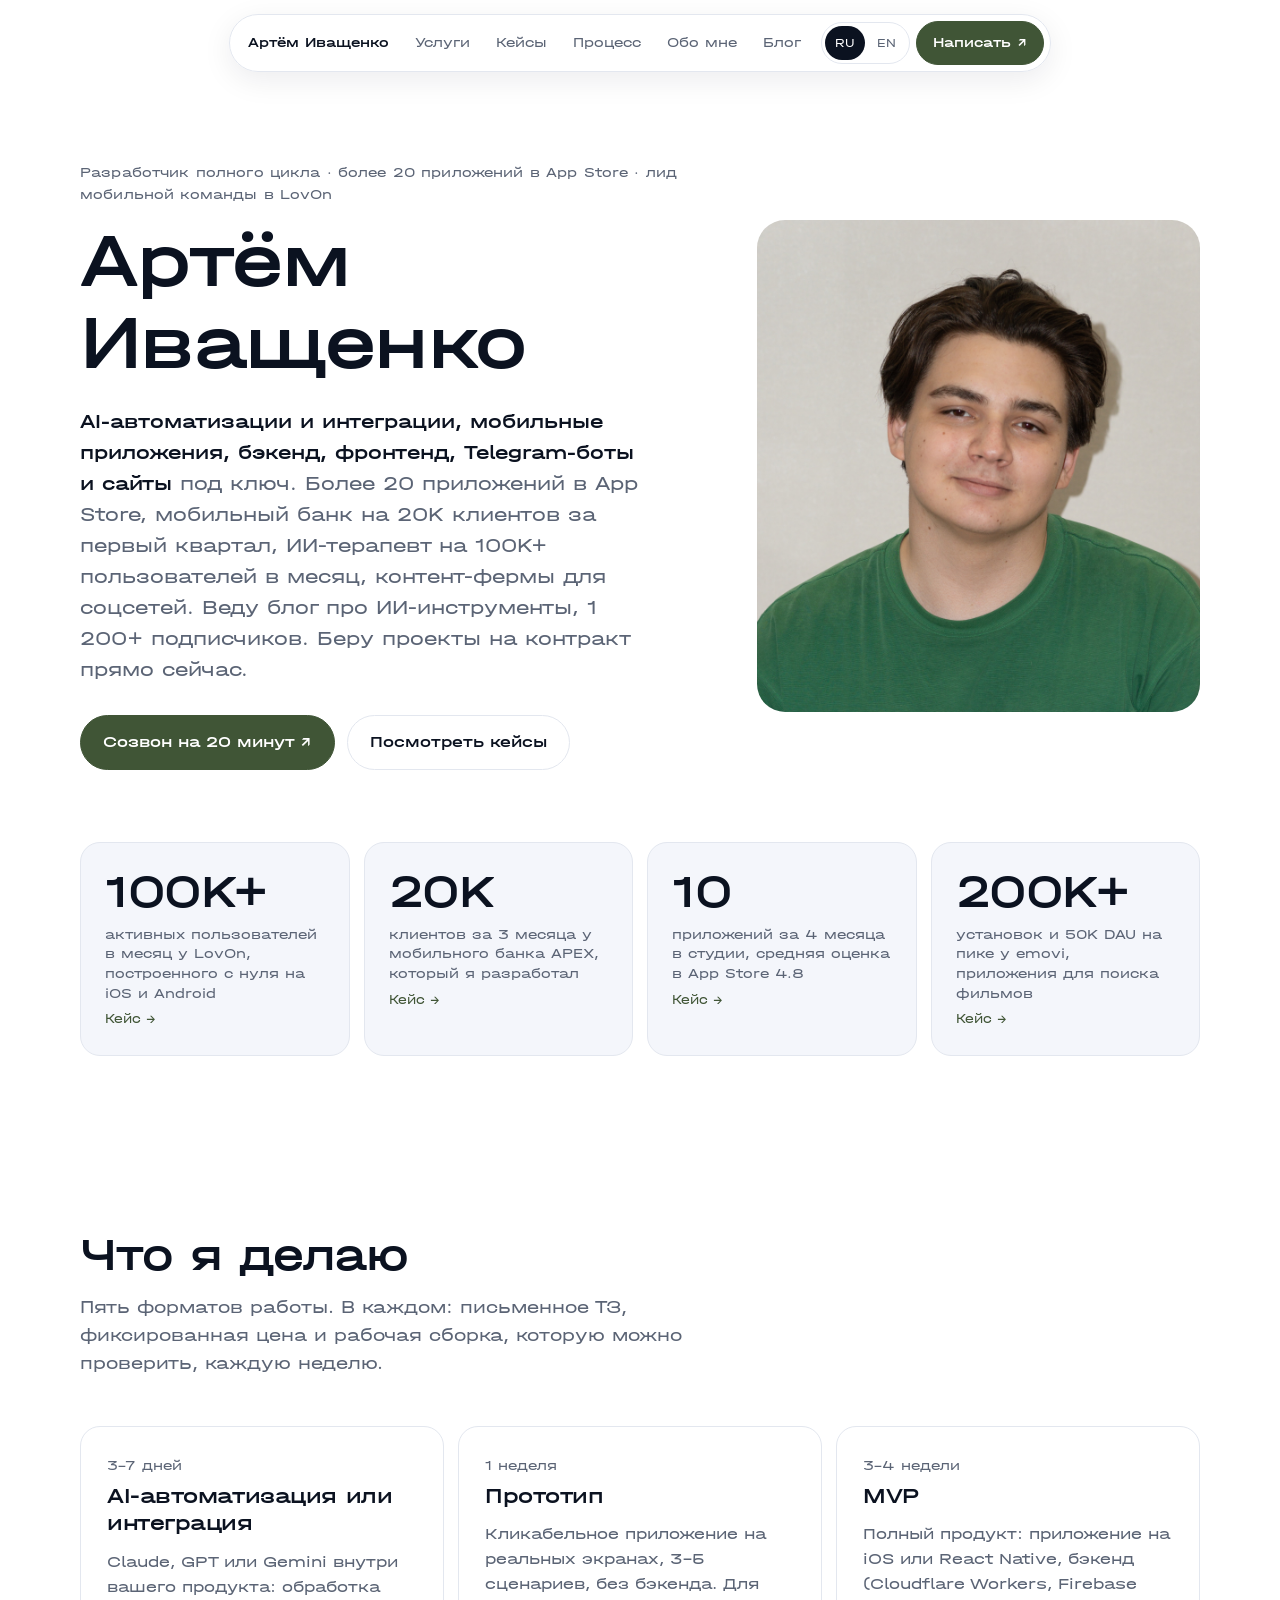
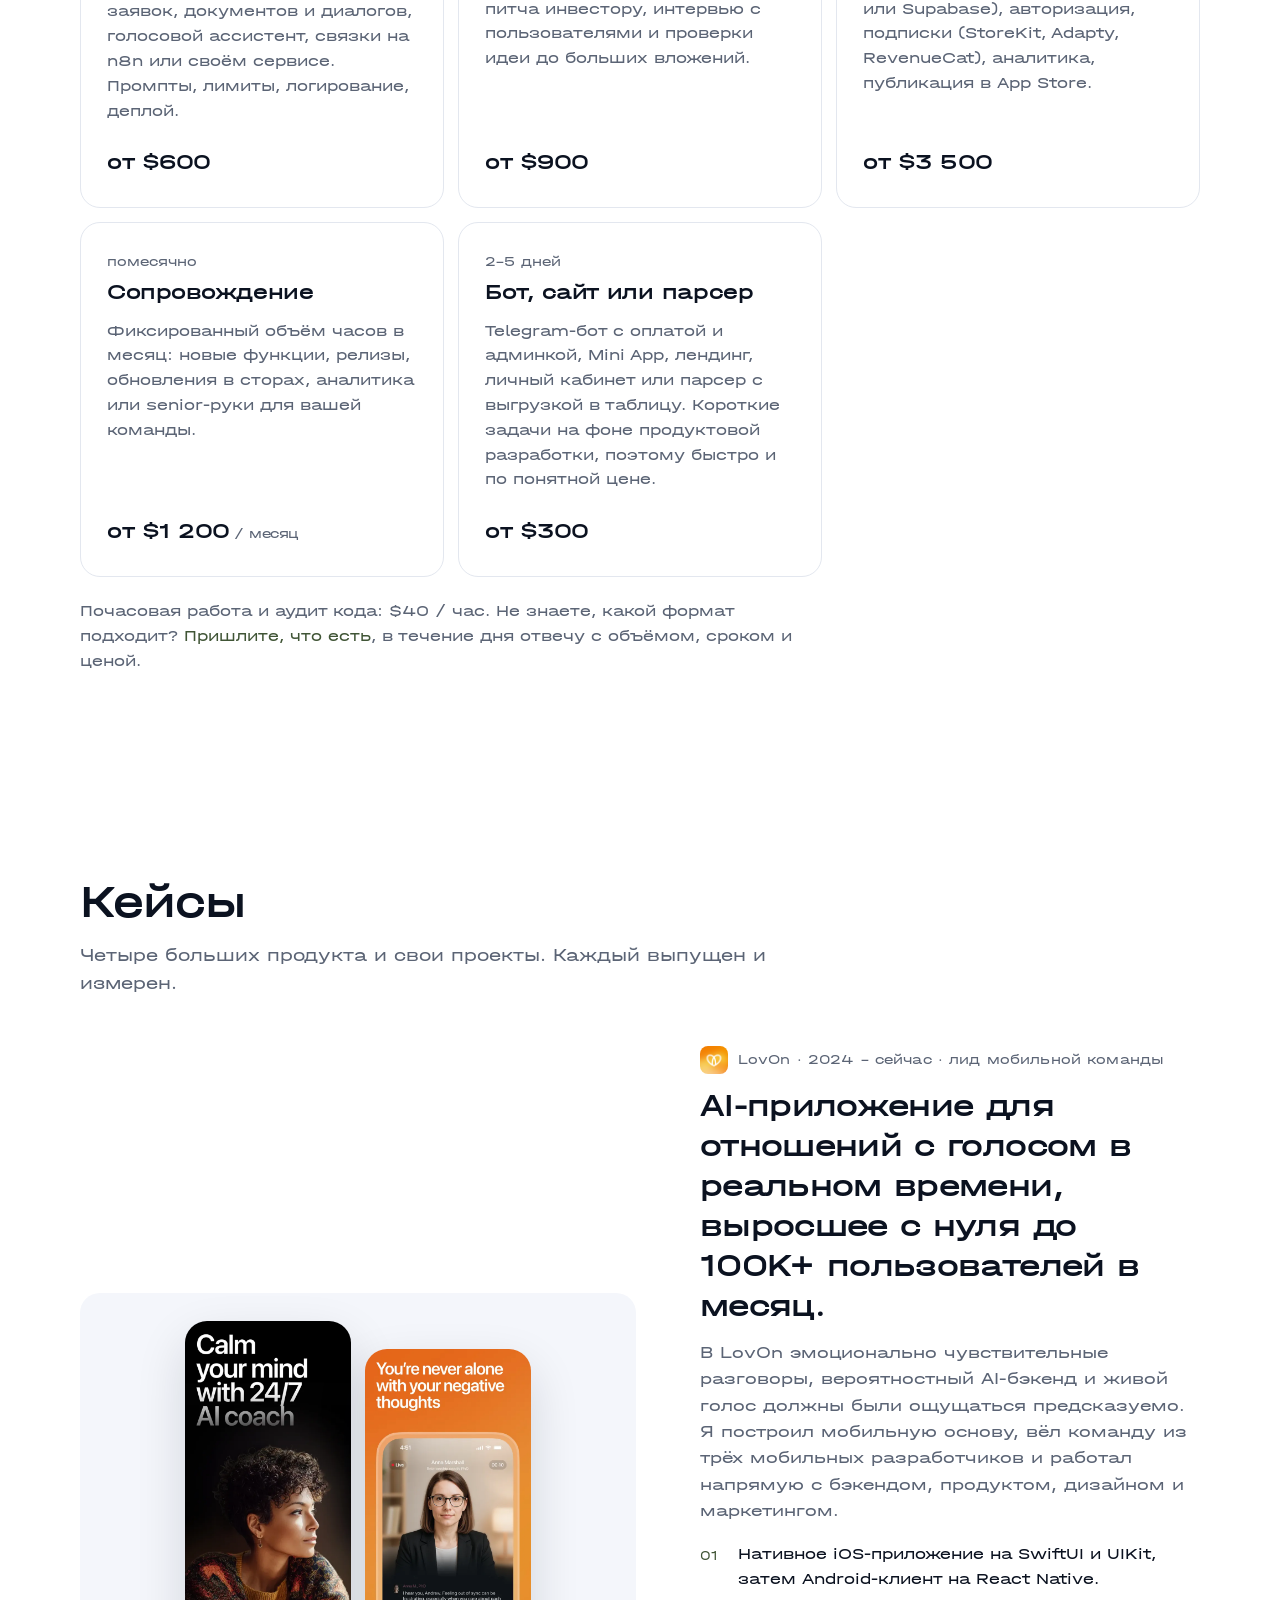
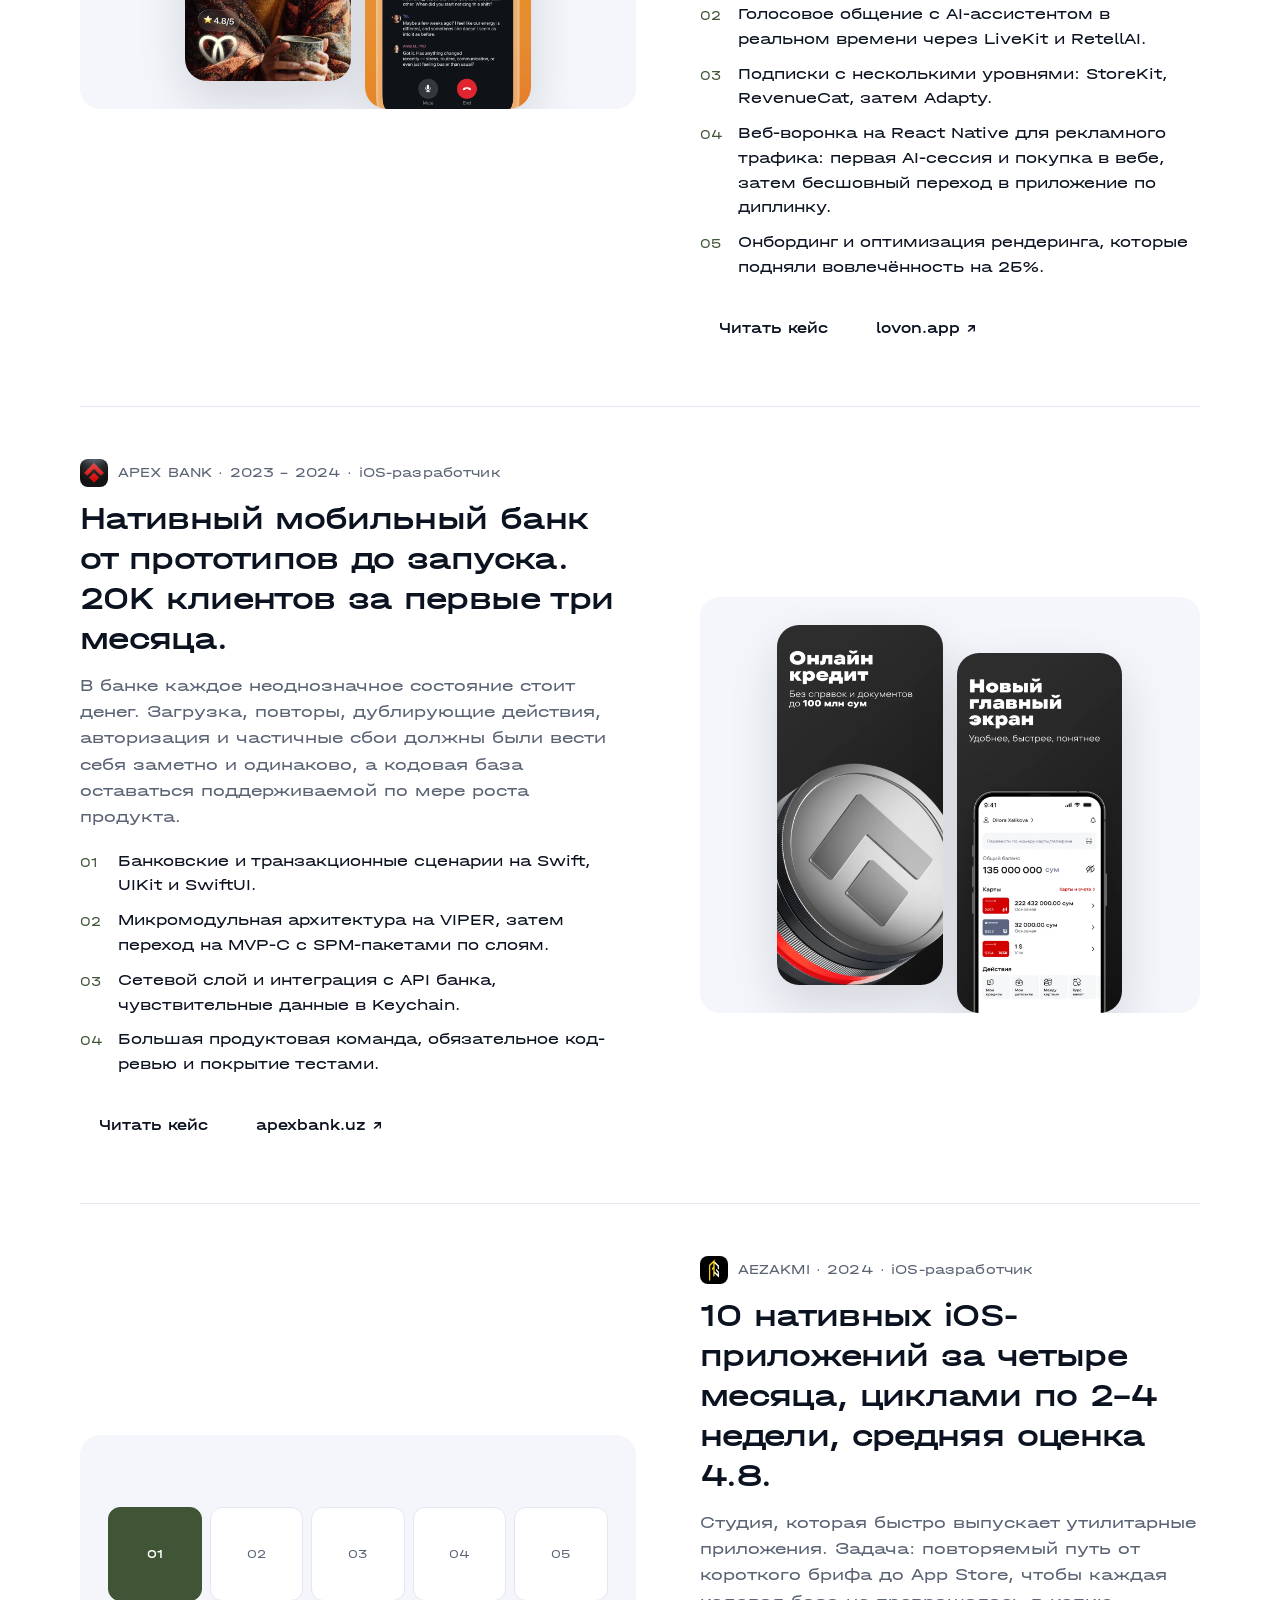
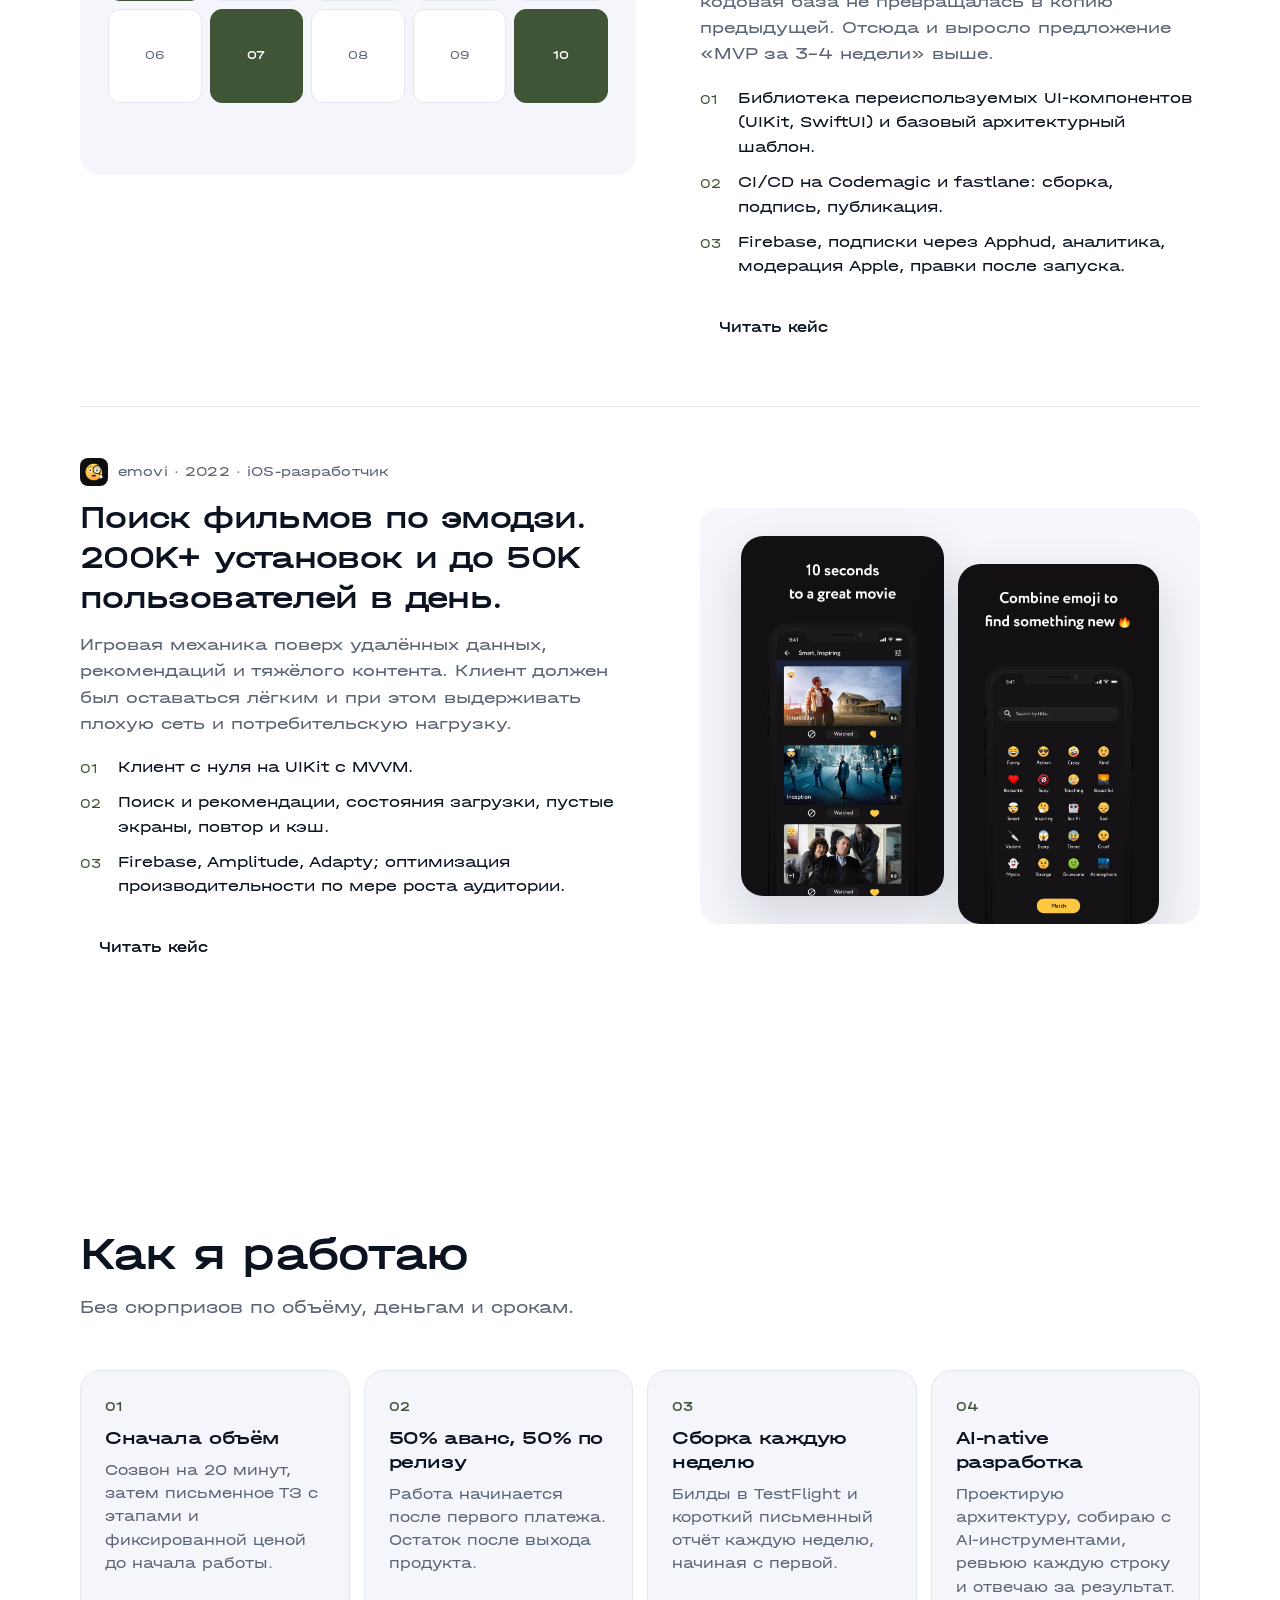
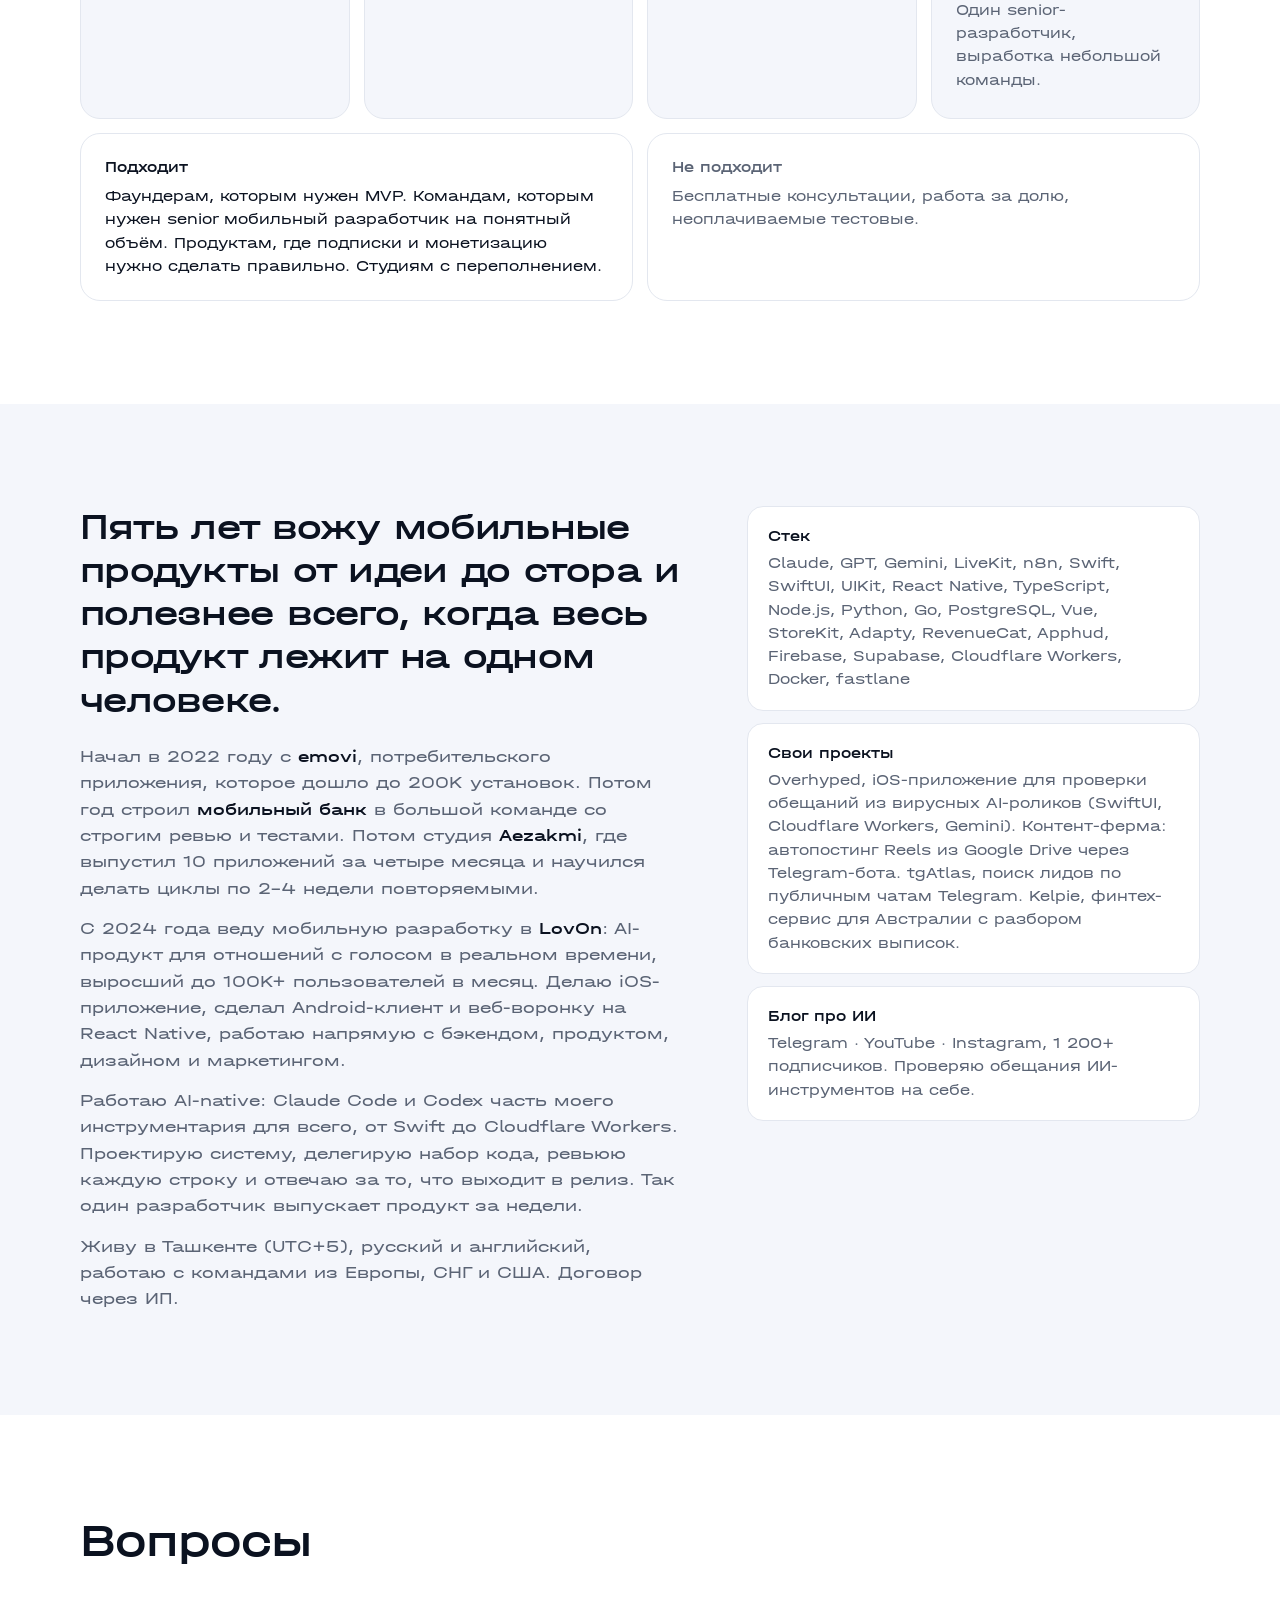
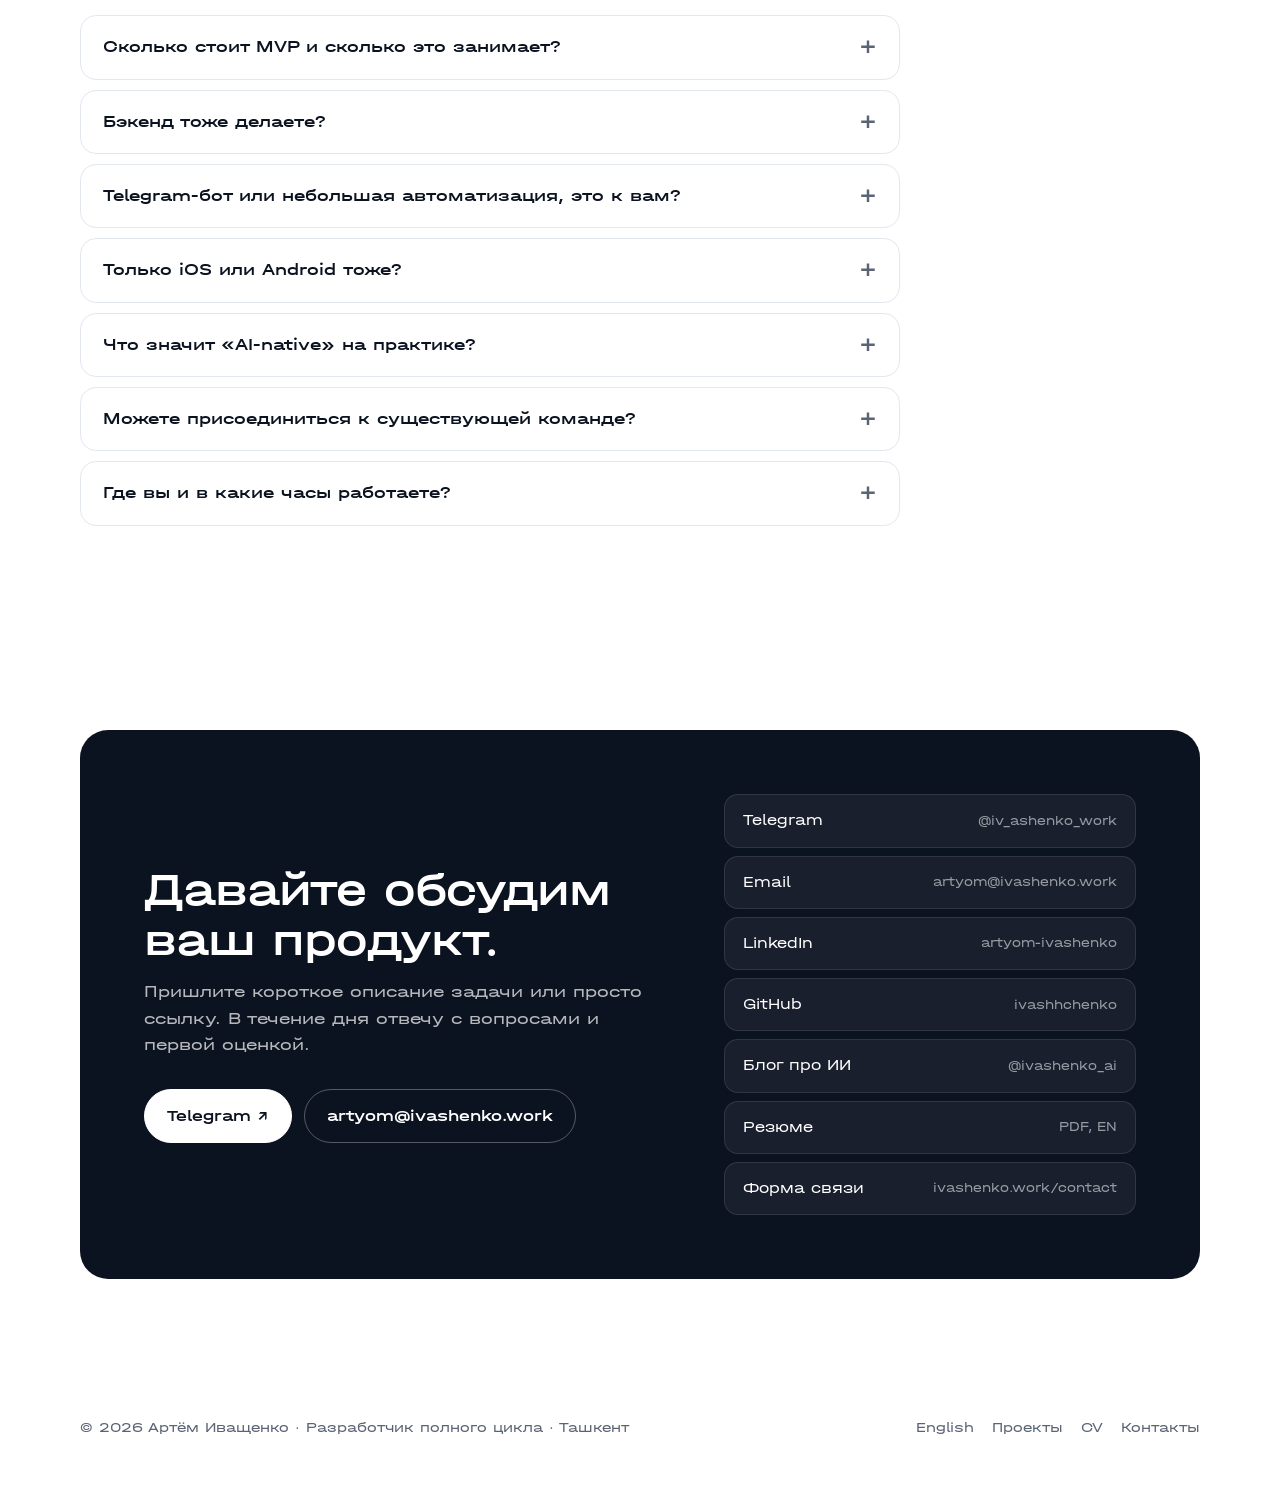
==== commit 769c17c9: "Telegram handle iv_ashenko_work, LovOn 100K MAU Co-Authored-By: Claude Fable 5.1 <noreply@anthropic." ====
--- a/index.html
+++ b/index.html
@@ -4,7 +4,7 @@
 <meta charset="utf-8">
 <meta name="viewport" content="width=device-width, initial-scale=1">
 <title>Артём Иващенко · Разработчик полного цикла: AI-автоматизации, мобильные приложения, бэкенд, боты</title>
-<meta name="description" content="Артём Иващенко, разработчик полного цикла: AI-автоматизации и интеграции, мобильные приложения (iOS, React Native), бэкенд, фронтенд, Telegram-боты и сайты. Более 20 приложений в App Store, мобильный банк, ИИ-терапевт на 60K MAU, контент-фермы для соцсетей. Беру проекты на контракт.">
+<meta name="description" content="Артём Иващенко, разработчик полного цикла: AI-автоматизации и интеграции, мобильные приложения (iOS, React Native), бэкенд, фронтенд, Telegram-боты и сайты. Более 20 приложений в App Store, мобильный банк, ИИ-терапевт на 100K+ MAU, контент-фермы для соцсетей. Беру проекты на контракт.">
 <link rel="canonical" href="https://ivashenko.work/">
 <link rel="alternate" hreflang="ru" href="https://ivashenko.work/">
 <link rel="alternate" hreflang="en" href="https://ivashenko.work/en/">
@@ -13,12 +13,12 @@
 <link rel="stylesheet" href="/assets/landing.css">
 <meta property="og:type" content="website">
 <meta property="og:title" content="Артём Иващенко · AI-автоматизации, мобильные приложения, бэкенд, боты">
-<meta property="og:description" content="Разработчик полного цикла. Более 20 приложений в App Store, мобильный банк, ИИ-терапевт на 60K MAU, контент-фермы. Беру проекты на контракт.">
+<meta property="og:description" content="Разработчик полного цикла. Более 20 приложений в App Store, мобильный банк, ИИ-терапевт на 100K+ MAU, контент-фермы. Беру проекты на контракт.">
 <meta property="og:url" content="https://ivashenko.work/">
 <meta property="og:image" content="https://ivashenko.work/assets/og-home.png">
 <meta name="twitter:card" content="summary_large_image">
 <script type="application/ld+json">
-{"@context":"https://schema.org","@type":"Person","name":"Артём Иващенко","alternateName":"Artyom Ivashenko","jobTitle":"Разработчик полного цикла","url":"https://ivashenko.work/","image":"https://ivashenko.work/assets/images/artyom-portrait.jpg","email":"mailto:artyom@ivashenko.work","address":{"@type":"PostalAddress","addressLocality":"Ташкент","addressCountry":"UZ"},"sameAs":["https://t.me/iv_ashenko","https://t.me/ivashenko_ai","https://www.youtube.com/@ivashenko_ai","https://www.instagram.com/ivashenko_ai","https://www.linkedin.com/in/artyom-ivashenko","https://github.com/ivashhchenko"],"knowsAbout":["AI-автоматизации","Интеграции LLM","iOS","Swift","SwiftUI","React Native","Бэкенд","Telegram-боты","Публикация в App Store","Подписки"]}
+{"@context":"https://schema.org","@type":"Person","name":"Артём Иващенко","alternateName":"Artyom Ivashenko","jobTitle":"Разработчик полного цикла","url":"https://ivashenko.work/","image":"https://ivashenko.work/assets/images/artyom-portrait.jpg","email":"mailto:artyom@ivashenko.work","address":{"@type":"PostalAddress","addressLocality":"Ташкент","addressCountry":"UZ"},"sameAs":["https://t.me/iv_ashenko_work","https://t.me/ivashenko_ai","https://www.youtube.com/@ivashenko_ai","https://www.instagram.com/ivashenko_ai","https://www.linkedin.com/in/artyom-ivashenko","https://github.com/ivashhchenko"],"knowsAbout":["AI-автоматизации","Интеграции LLM","iOS","Swift","SwiftUI","React Native","Бэкенд","Telegram-боты","Публикация в App Store","Подписки"]}
 </script>
 </head>
 <body>
@@ -32,7 +32,7 @@
     <a class="hide-m" href="#about">Обо мне</a>
     <a href="https://t.me/ivashenko_ai">Блог</a>
     <span class="lang"><a class="on" href="/">RU</a><a href="/en/">EN</a></span>
-    <a class="btn btn--primary btn--small" href="https://t.me/iv_ashenko">Написать ↗</a>
+    <a class="btn btn--primary btn--small" href="https://t.me/iv_ashenko_work">Написать ↗</a>
   </div>
 </div>
 
@@ -43,9 +43,9 @@
     <div>
       <p class="eyebrow">Разработчик полного цикла · более 20 приложений в App Store · лид мобильной команды в LovOn</p>
       <h1>Артём<br>Иващенко</h1>
-      <p class="lead"><b>AI-автоматизации и интеграции, мобильные приложения, бэкенд, фронтенд, Telegram-боты и сайты</b> под ключ. Более 20 приложений в App Store, мобильный банк на 20K клиентов за первый квартал, ИИ-терапевт на 60K пользователей в месяц, контент-фермы для соцсетей. Веду <a href="https://t.me/ivashenko_ai">блог про ИИ-инструменты</a>, 1 200+ подписчиков. Беру проекты на контракт прямо сейчас.</p>
+      <p class="lead"><b>AI-автоматизации и интеграции, мобильные приложения, бэкенд, фронтенд, Telegram-боты и сайты</b> под ключ. Более 20 приложений в App Store, мобильный банк на 20K клиентов за первый квартал, ИИ-терапевт на 100K+ пользователей в месяц, контент-фермы для соцсетей. Веду <a href="https://t.me/ivashenko_ai">блог про ИИ-инструменты</a>, 1 200+ подписчиков. Беру проекты на контракт прямо сейчас.</p>
       <div class="hero-cta">
-        <a class="btn btn--primary" href="https://t.me/iv_ashenko">Созвон на 20 минут ↗</a>
+        <a class="btn btn--primary" href="https://t.me/iv_ashenko_work">Созвон на 20 минут ↗</a>
         <a class="btn btn--ghost" href="#work">Посмотреть кейсы</a>
       </div>
     </div>
@@ -57,7 +57,7 @@
 
 <section class="stats">
   <div class="wrap stat-grid">
-    <div class="stat"><div class="num">60K+</div><div class="lbl">активных пользователей в месяц у LovOn, построенного с нуля на iOS и Android</div><div class="src"><a href="/projects/lovon/">Кейс →</a></div></div>
+    <div class="stat"><div class="num">100K+</div><div class="lbl">активных пользователей в месяц у LovOn, построенного с нуля на iOS и Android</div><div class="src"><a href="/projects/lovon/">Кейс →</a></div></div>
     <div class="stat"><div class="num">20K</div><div class="lbl">клиентов за 3 месяца у мобильного банка APEX, который я разработал</div><div class="src"><a href="/projects/apex-bank/">Кейс →</a></div></div>
     <div class="stat"><div class="num">10</div><div class="lbl">приложений за 4 месяца в студии, средняя оценка в App Store 4.8</div><div class="src"><a href="/projects/aezakmi/">Кейс →</a></div></div>
     <div class="stat"><div class="num">200K+</div><div class="lbl">установок и 50K DAU на пике у emovi, приложения для поиска фильмов</div><div class="src"><a href="/projects/emovi/">Кейс →</a></div></div>
@@ -102,7 +102,7 @@
         <div class="price">от $300</div>
       </div>
     </div>
-    <p class="services-note">Почасовая работа и аудит кода: $40 / час. Не знаете, какой формат подходит? <a href="https://t.me/iv_ashenko">Пришлите, что есть</a>, в течение дня отвечу с объёмом, сроком и ценой.</p>
+    <p class="services-note">Почасовая работа и аудит кода: $40 / час. Не знаете, какой формат подходит? <a href="https://t.me/iv_ashenko_work">Пришлите, что есть</a>, в течение дня отвечу с объёмом, сроком и ценой.</p>
   </div>
 </section>
 
@@ -116,7 +116,7 @@
     <article class="case">
       <div>
         <p class="eyebrow"><img src="/assets/images/lovon-logo-square.png" alt="">LovOn · 2024 – сейчас · лид мобильной команды</p>
-        <h3>AI-приложение для отношений с голосом в реальном времени, выросшее с нуля до 60K пользователей в месяц.</h3>
+        <h3>AI-приложение для отношений с голосом в реальном времени, выросшее с нуля до 100K+ пользователей в месяц.</h3>
         <p>В LovOn эмоционально чувствительные разговоры, вероятностный AI-бэкенд и живой голос должны были ощущаться предсказуемо. Я построил мобильную основу, вёл команду из трёх мобильных разработчиков и работал напрямую с бэкендом, продуктом, дизайном и маркетингом.</p>
         <ol>
           <li><span>01</span>Нативное iOS-приложение на SwiftUI и UIKit, затем Android-клиент на React Native.</li>
@@ -218,7 +218,7 @@
       <p class="big">Пять лет вожу мобильные продукты от идеи до стора и полезнее всего, когда весь продукт лежит на одном человеке.</p>
       <div class="about-text">
         <p>Начал в 2022 году с <b>emovi</b>, потребительского приложения, которое дошло до 200K установок. Потом год строил <b>мобильный банк</b> в большой команде со строгим ревью и тестами. Потом студия <b>Aezakmi</b>, где выпустил 10 приложений за четыре месяца и научился делать циклы по 2–4 недели повторяемыми.</p>
-        <p>С 2024 года веду мобильную разработку в <b>LovOn</b>: AI-продукт для отношений с голосом в реальном времени, выросший до 60K пользователей в месяц. Делаю iOS-приложение, сделал Android-клиент и веб-воронку на React Native, работаю напрямую с бэкендом, продуктом, дизайном и маркетингом.</p>
+        <p>С 2024 года веду мобильную разработку в <b>LovOn</b>: AI-продукт для отношений с голосом в реальном времени, выросший до 100K+ пользователей в месяц. Делаю iOS-приложение, сделал Android-клиент и веб-воронку на React Native, работаю напрямую с бэкендом, продуктом, дизайном и маркетингом.</p>
         <p>Работаю AI-native: Claude Code и Codex часть моего инструментария для всего, от Swift до Cloudflare Workers. Проектирую систему, делегирую набор кода, ревьюю каждую строку и отвечаю за то, что выходит в релиз. Так один разработчик выпускает продукт за недели.</p>
         <p>Живу в Ташкенте (UTC+5), русский и английский, работаю с командами из Европы, СНГ и США. Договор через ИП.</p>
       </div>
@@ -253,12 +253,12 @@
         <h2>Давайте обсудим ваш продукт.</h2>
         <p>Пришлите короткое описание задачи или просто ссылку. В течение дня отвечу с вопросами и первой оценкой.</p>
         <div class="hero-cta">
-          <a class="btn btn--primary" href="https://t.me/iv_ashenko">Telegram ↗</a>
+          <a class="btn btn--primary" href="https://t.me/iv_ashenko_work">Telegram ↗</a>
           <a class="btn btn--ghost" href="mailto:artyom@ivashenko.work">artyom@ivashenko.work</a>
         </div>
       </div>
       <div class="links">
-        <a href="https://t.me/iv_ashenko">Telegram <span>@iv_ashenko</span></a>
+        <a href="https://t.me/iv_ashenko_work">Telegram <span>@iv_ashenko_work</span></a>
         <a href="mailto:artyom@ivashenko.work">Email <span>artyom@ivashenko.work</span></a>
         <a href="https://www.linkedin.com/in/artyom-ivashenko">LinkedIn <span>artyom-ivashenko</span></a>
         <a href="https://github.com/ivashhchenko">GitHub <span>ivashhchenko</span></a>
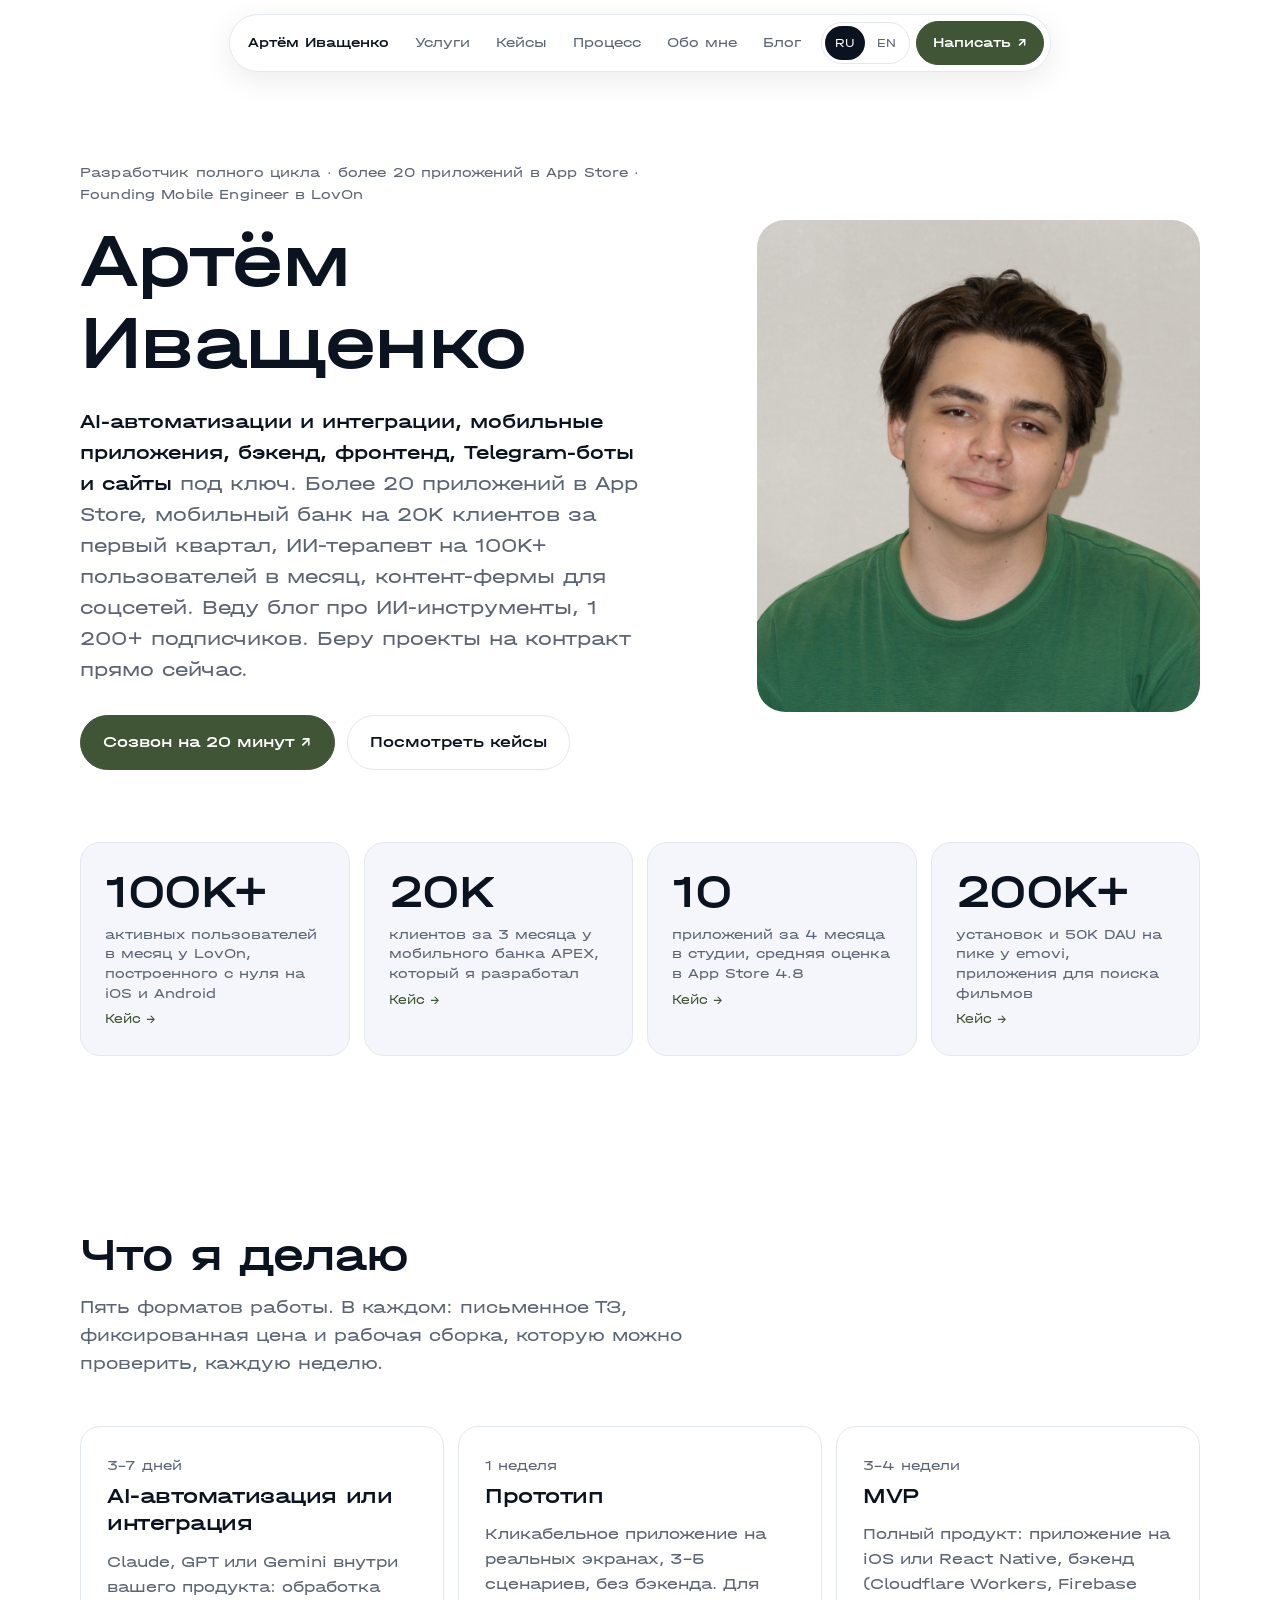
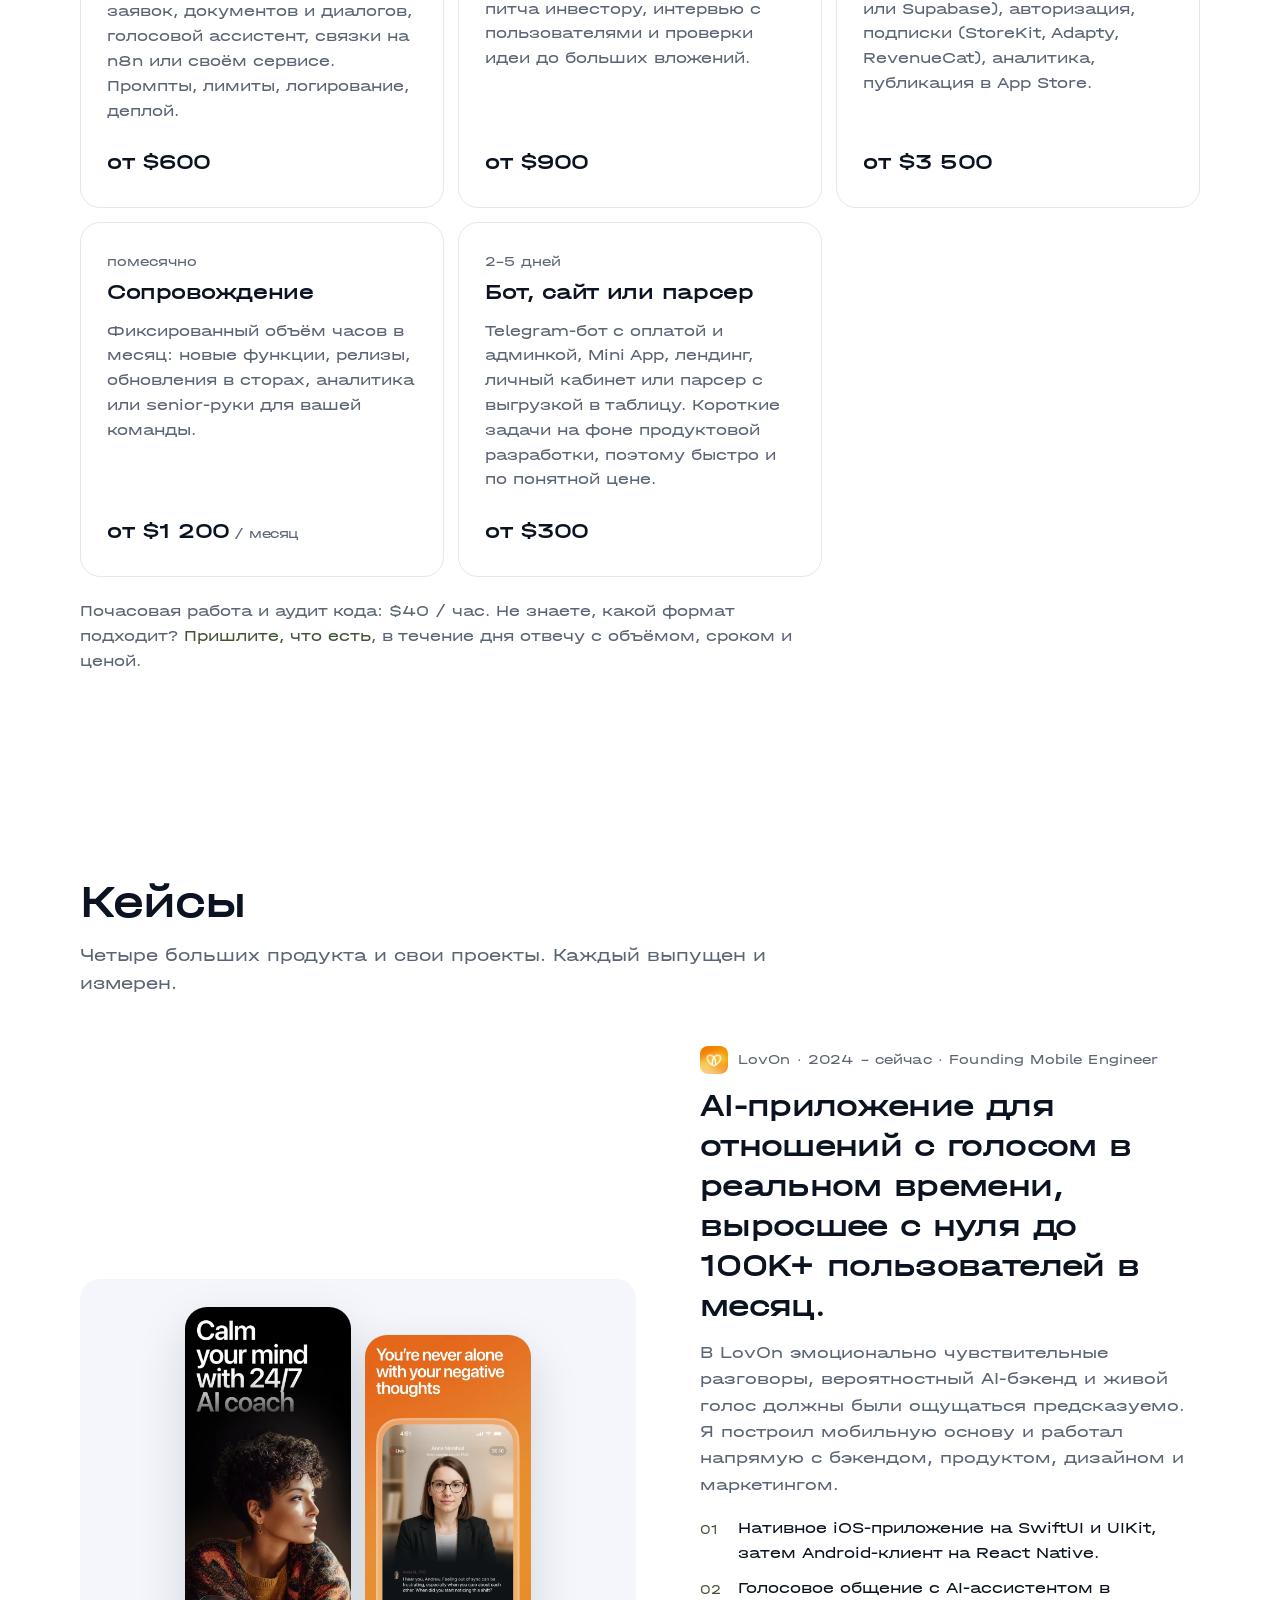
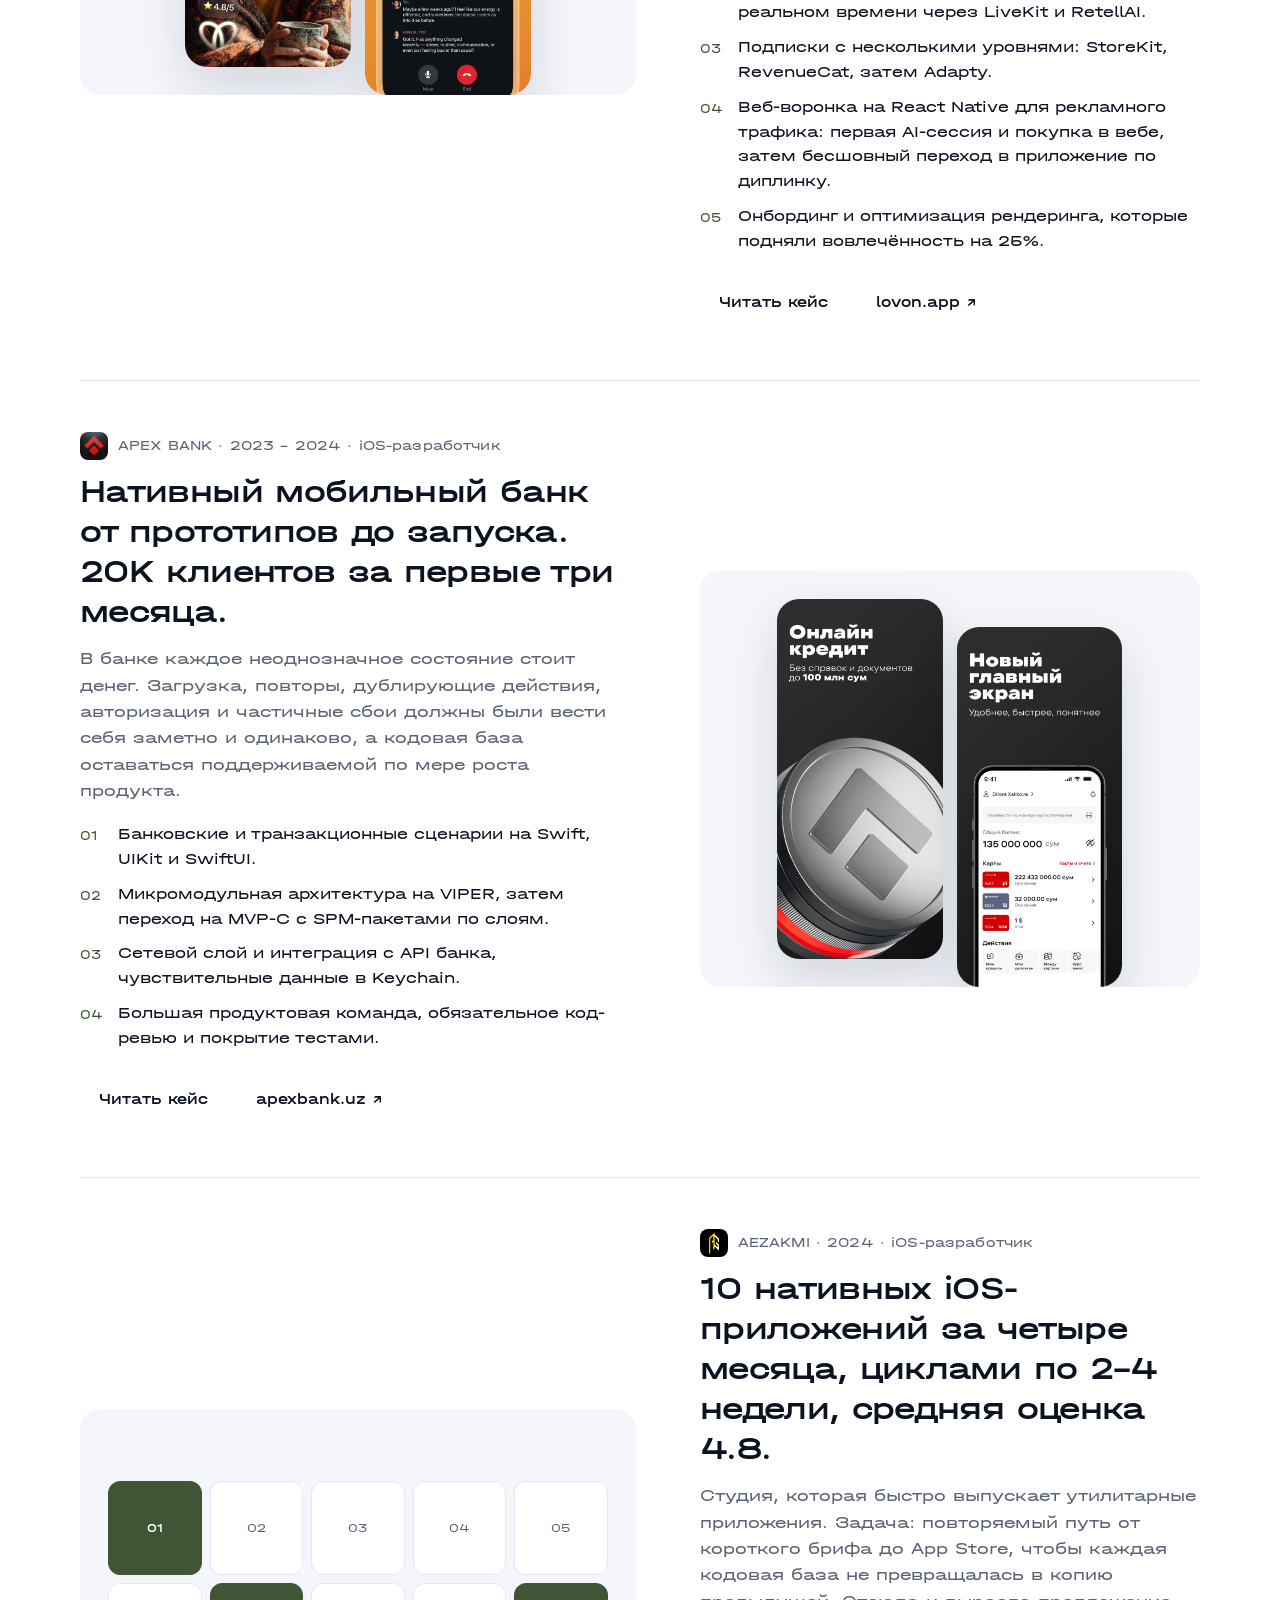
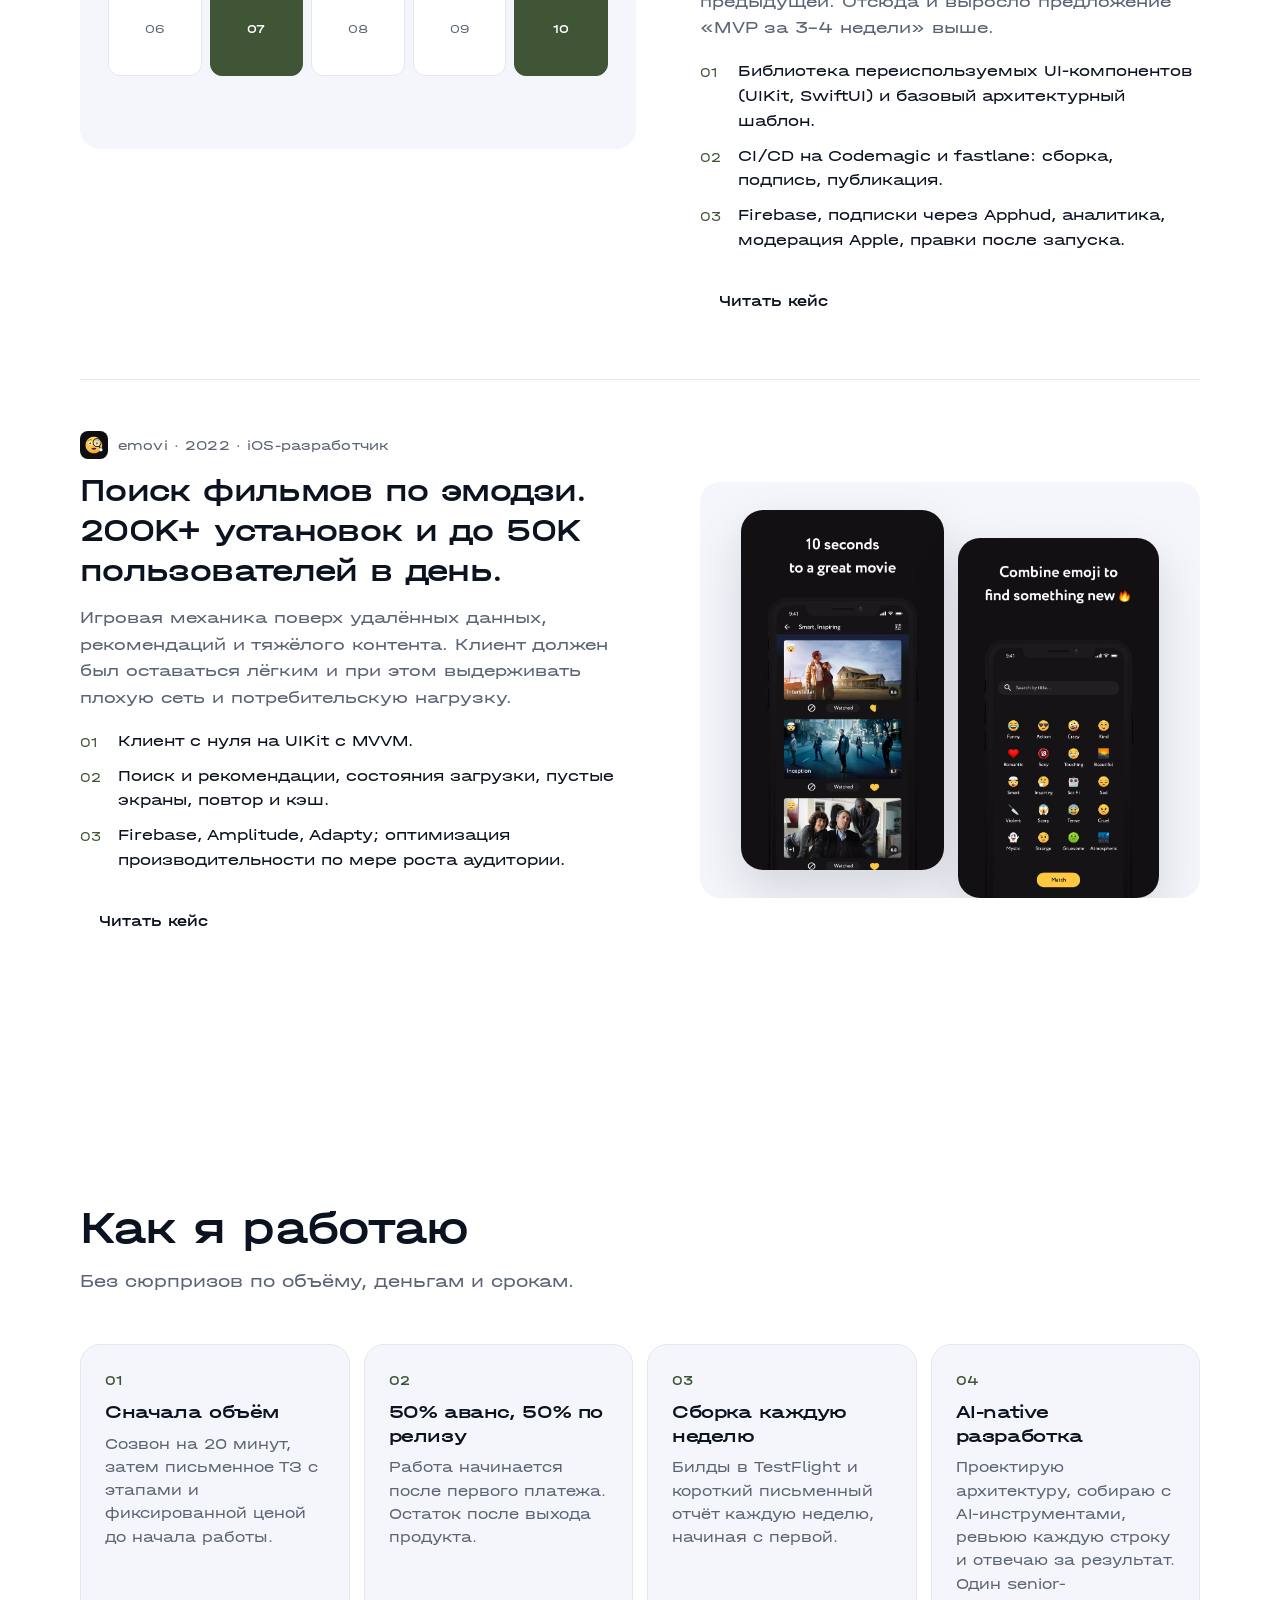
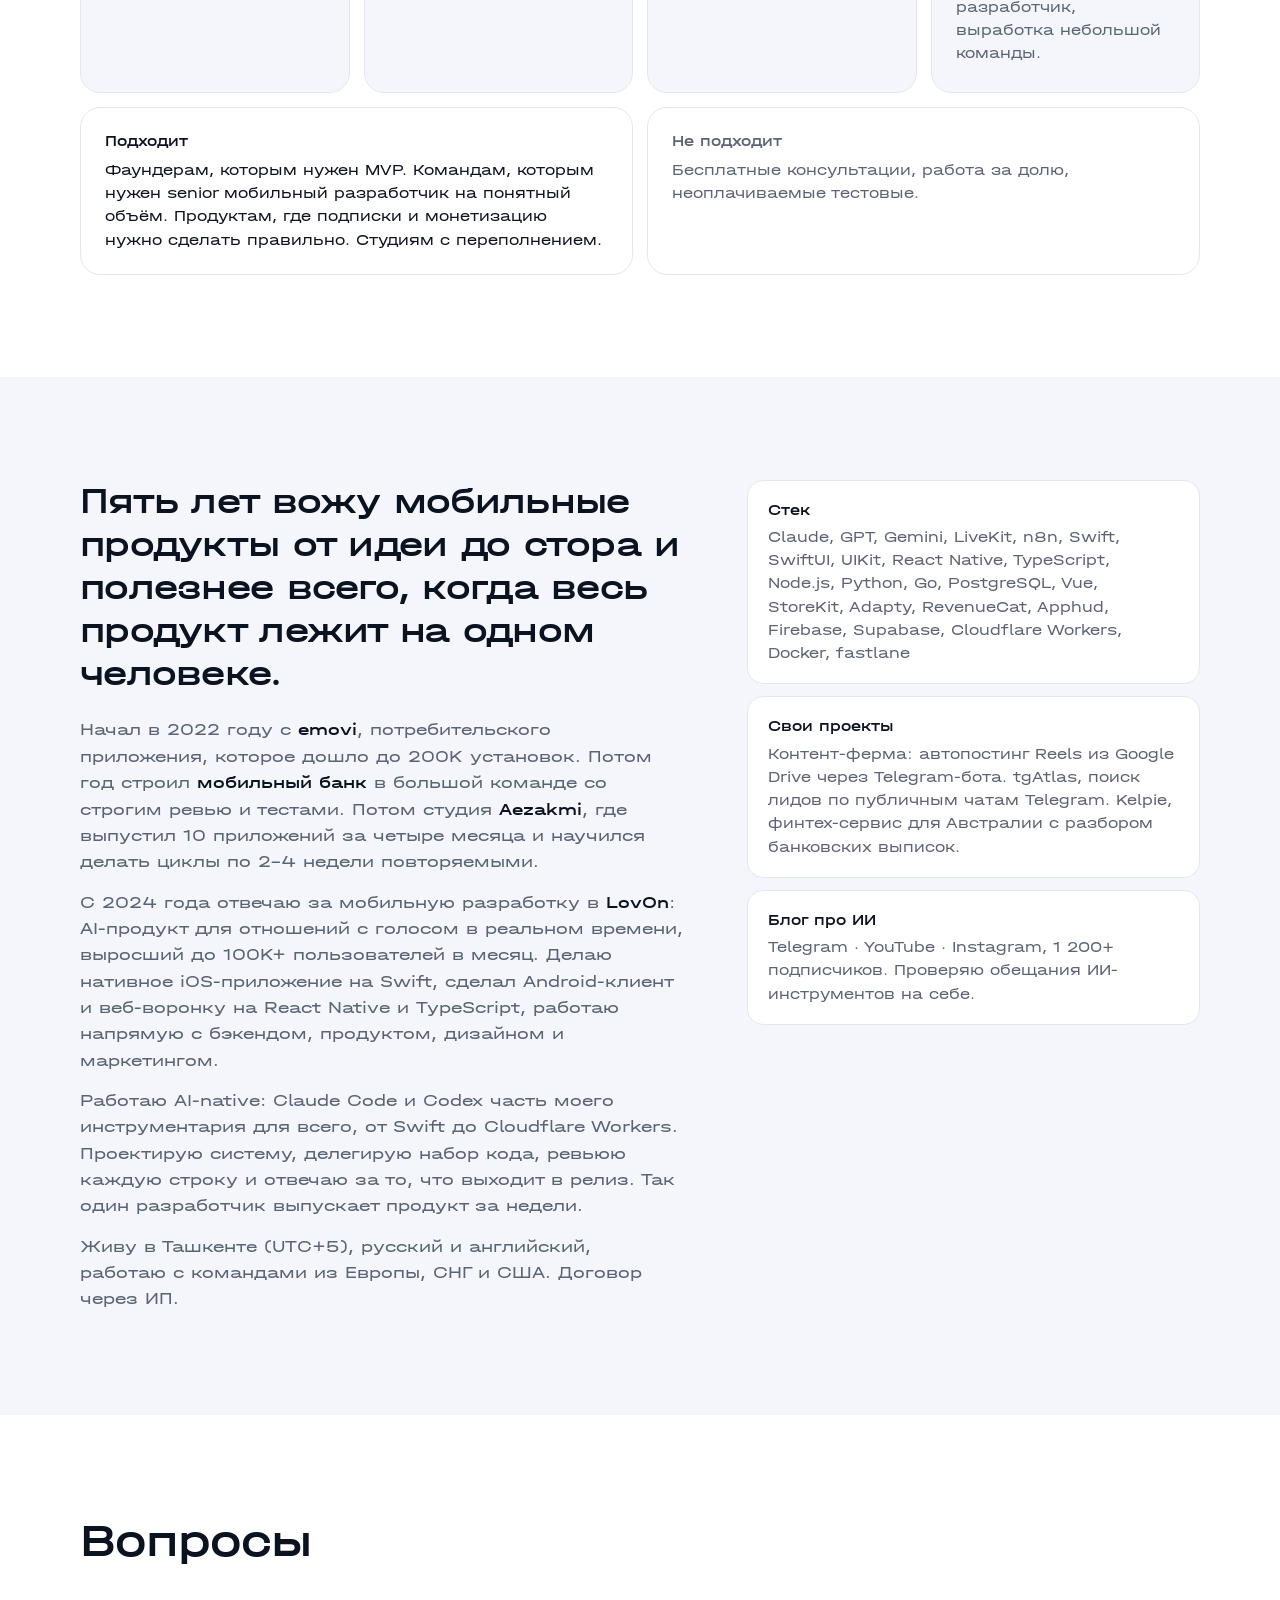
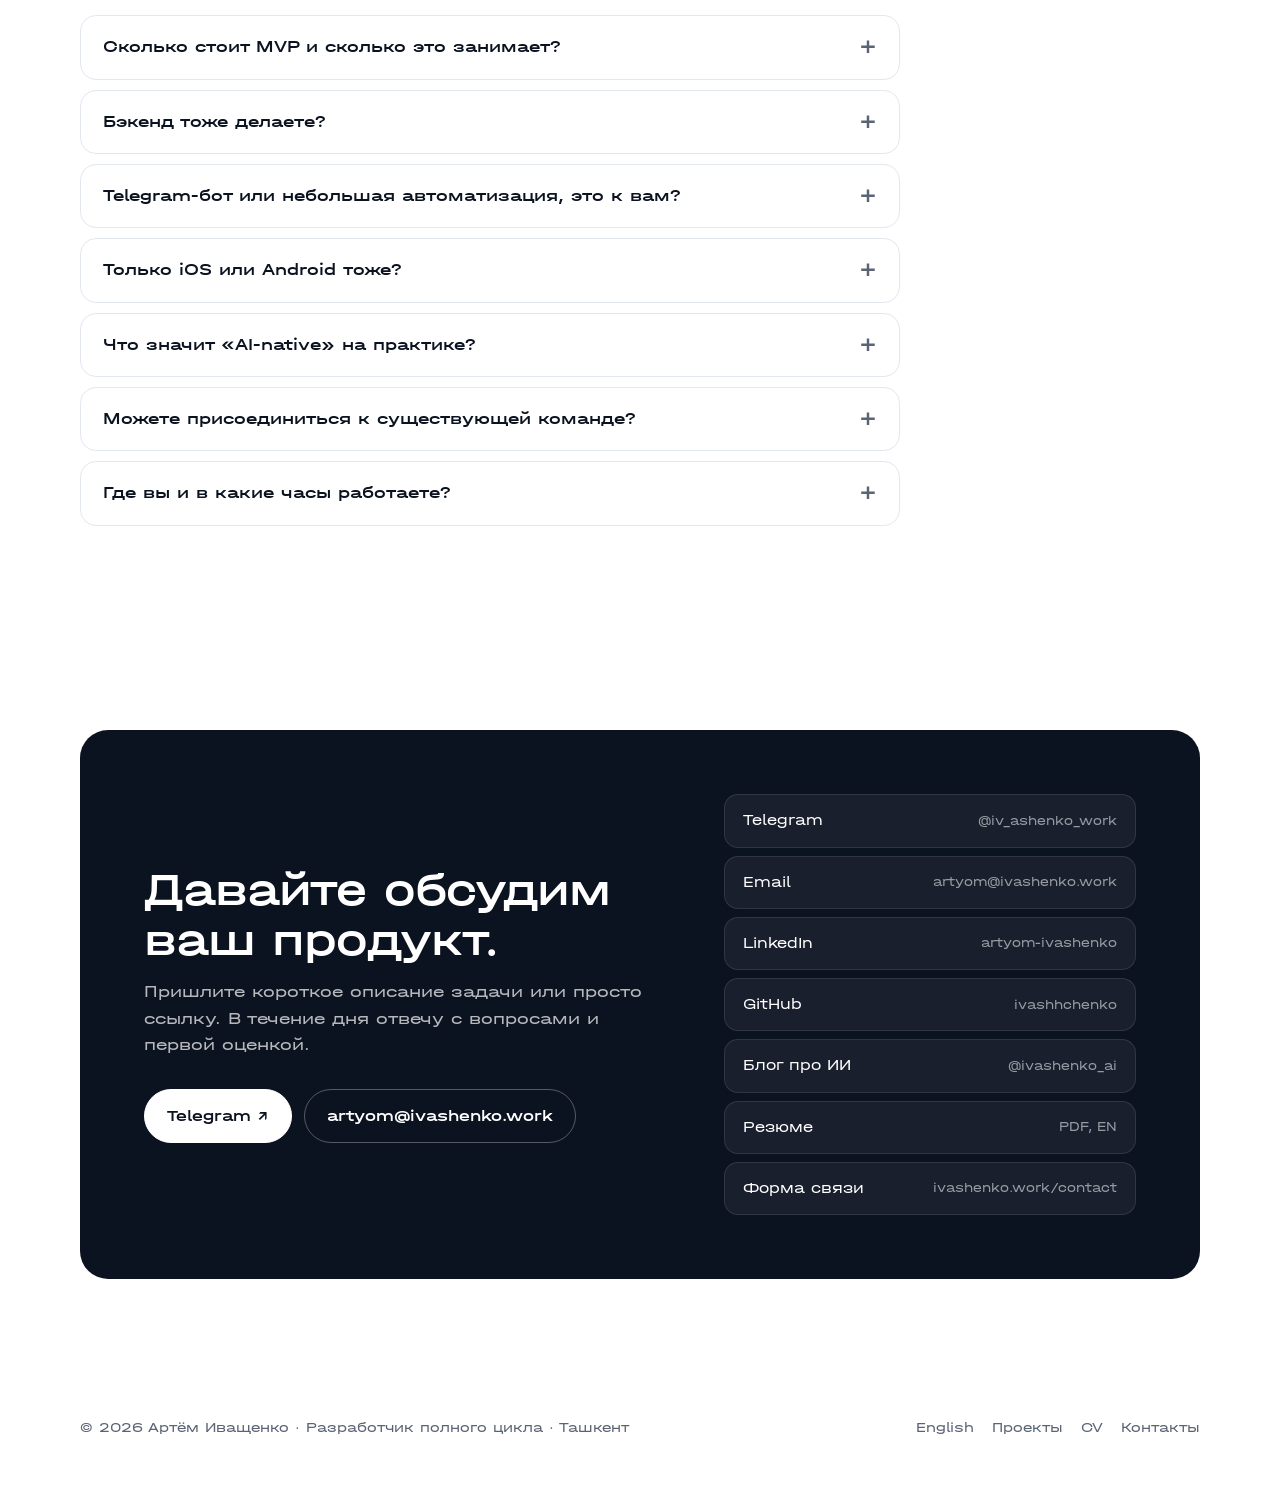
==== commit 737a1fba: "LovOn: Founding Mobile Engineer, native iOS + RN Android/web, 100K+ MAU; drop team lead and Overhype" ====
--- a/index.html
+++ b/index.html
@@ -10,7 +10,7 @@
 <link rel="alternate" hreflang="en" href="https://ivashenko.work/en/">
 <link rel="alternate" hreflang="x-default" href="https://ivashenko.work/">
 <link rel="icon" href="/assets/favicon.svg" type="image/svg+xml">
-<link rel="stylesheet" href="/assets/landing.css">
+<link rel="stylesheet" href="/assets/landing.css?v=2">
 <meta property="og:type" content="website">
 <meta property="og:title" content="Артём Иващенко · AI-автоматизации, мобильные приложения, бэкенд, боты">
 <meta property="og:description" content="Разработчик полного цикла. Более 20 приложений в App Store, мобильный банк, ИИ-терапевт на 100K+ MAU, контент-фермы. Беру проекты на контракт.">
@@ -30,7 +30,7 @@
     <a href="#work">Кейсы</a>
     <a class="hide-m" href="#process">Процесс</a>
     <a class="hide-m" href="#about">Обо мне</a>
-    <a href="https://t.me/ivashenko_ai">Блог</a>
+    <a class="hide-s" href="https://t.me/ivashenko_ai">Блог</a>
     <span class="lang"><a class="on" href="/">RU</a><a href="/en/">EN</a></span>
     <a class="btn btn--primary btn--small" href="https://t.me/iv_ashenko_work">Написать ↗</a>
   </div>
@@ -41,7 +41,7 @@
 <section class="hero">
   <div class="wrap hero-grid">
     <div>
-      <p class="eyebrow">Разработчик полного цикла · более 20 приложений в App Store · лид мобильной команды в LovOn</p>
+      <p class="eyebrow">Разработчик полного цикла · более 20 приложений в App Store · Founding Mobile Engineer в LovOn</p>
       <h1>Артём<br>Иващенко</h1>
       <p class="lead"><b>AI-автоматизации и интеграции, мобильные приложения, бэкенд, фронтенд, Telegram-боты и сайты</b> под ключ. Более 20 приложений в App Store, мобильный банк на 20K клиентов за первый квартал, ИИ-терапевт на 100K+ пользователей в месяц, контент-фермы для соцсетей. Веду <a href="https://t.me/ivashenko_ai">блог про ИИ-инструменты</a>, 1 200+ подписчиков. Беру проекты на контракт прямо сейчас.</p>
       <div class="hero-cta">
@@ -115,9 +115,9 @@
 
     <article class="case">
       <div>
-        <p class="eyebrow"><img src="/assets/images/lovon-logo-square.png" alt="">LovOn · 2024 – сейчас · лид мобильной команды</p>
+        <p class="eyebrow"><img src="/assets/images/lovon-logo-square.png" alt="">LovOn · 2024 – сейчас · Founding Mobile Engineer</p>
         <h3>AI-приложение для отношений с голосом в реальном времени, выросшее с нуля до 100K+ пользователей в месяц.</h3>
-        <p>В LovOn эмоционально чувствительные разговоры, вероятностный AI-бэкенд и живой голос должны были ощущаться предсказуемо. Я построил мобильную основу, вёл команду из трёх мобильных разработчиков и работал напрямую с бэкендом, продуктом, дизайном и маркетингом.</p>
+        <p>В LovOn эмоционально чувствительные разговоры, вероятностный AI-бэкенд и живой голос должны были ощущаться предсказуемо. Я построил мобильную основу и работал напрямую с бэкендом, продуктом, дизайном и маркетингом.</p>
         <ol>
           <li><span>01</span>Нативное iOS-приложение на SwiftUI и UIKit, затем Android-клиент на React Native.</li>
           <li><span>02</span>Голосовое общение с AI-ассистентом в реальном времени через LiveKit и RetellAI.</li>
@@ -218,14 +218,14 @@
       <p class="big">Пять лет вожу мобильные продукты от идеи до стора и полезнее всего, когда весь продукт лежит на одном человеке.</p>
       <div class="about-text">
         <p>Начал в 2022 году с <b>emovi</b>, потребительского приложения, которое дошло до 200K установок. Потом год строил <b>мобильный банк</b> в большой команде со строгим ревью и тестами. Потом студия <b>Aezakmi</b>, где выпустил 10 приложений за четыре месяца и научился делать циклы по 2–4 недели повторяемыми.</p>
-        <p>С 2024 года веду мобильную разработку в <b>LovOn</b>: AI-продукт для отношений с голосом в реальном времени, выросший до 100K+ пользователей в месяц. Делаю iOS-приложение, сделал Android-клиент и веб-воронку на React Native, работаю напрямую с бэкендом, продуктом, дизайном и маркетингом.</p>
+        <p>С 2024 года отвечаю за мобильную разработку в <b>LovOn</b>: AI-продукт для отношений с голосом в реальном времени, выросший до 100K+ пользователей в месяц. Делаю нативное iOS-приложение на Swift, сделал Android-клиент и веб-воронку на React Native и TypeScript, работаю напрямую с бэкендом, продуктом, дизайном и маркетингом.</p>
         <p>Работаю AI-native: Claude Code и Codex часть моего инструментария для всего, от Swift до Cloudflare Workers. Проектирую систему, делегирую набор кода, ревьюю каждую строку и отвечаю за то, что выходит в релиз. Так один разработчик выпускает продукт за недели.</p>
         <p>Живу в Ташкенте (UTC+5), русский и английский, работаю с командами из Европы, СНГ и США. Договор через ИП.</p>
       </div>
     </div>
     <div class="about-side">
       <div class="item"><b>Стек</b><span>Claude, GPT, Gemini, LiveKit, n8n, Swift, SwiftUI, UIKit, React Native, TypeScript, Node.js, Python, Go, PostgreSQL, Vue, StoreKit, Adapty, RevenueCat, Apphud, Firebase, Supabase, Cloudflare Workers, Docker, fastlane</span></div>
-      <div class="item"><b>Свои проекты</b><span>Overhyped, iOS-приложение для проверки обещаний из вирусных AI-роликов (SwiftUI, Cloudflare Workers, Gemini). Контент-ферма: автопостинг Reels из Google Drive через Telegram-бота. tgAtlas, поиск лидов по публичным чатам Telegram. Kelpie, финтех-сервис для Австралии с разбором банковских выписок.</span></div>
+      <div class="item"><b>Свои проекты</b><span>Контент-ферма: автопостинг Reels из Google Drive через Telegram-бота. tgAtlas, поиск лидов по публичным чатам Telegram. Kelpie, финтех-сервис для Австралии с разбором банковских выписок.</span></div>
       <div class="item"><b>Блог про ИИ</b><span><a href="https://t.me/ivashenko_ai">Telegram</a> · <a href="https://www.youtube.com/@ivashenko_ai">YouTube</a> · <a href="https://www.instagram.com/ivashenko_ai">Instagram</a>, 1 200+ подписчиков. Проверяю обещания ИИ-инструментов на себе.</span></div>
     </div>
   </div>
@@ -240,7 +240,7 @@
       <details><summary>Telegram-бот или небольшая автоматизация, это к вам?</summary><p>Да. Бот с оплатой и админкой, парсер или связка сервисов занимают 2–5 дней. Показываю рабочую демку до полной оплаты, после сдачи помогаю с правками.</p></details>
       <details><summary>Только iOS или Android тоже?</summary><p>Нативный iOS мой основной стек. Для двух платформ сразу использую React Native, так сделаны Android-клиент и веб-воронка LovOn.</p></details>
       <details><summary>Что значит «AI-native» на практике?</summary><p>Использую Claude Code и Codex как часть процесса. Проектирую архитектуру и модель данных, разбиваю работу на задачи, ревьюю каждую строку и тестирую результат. Вы получаете senior-уровень с темпом, который один разработчик руками не выдаст.</p></details>
-      <details><summary>Можете присоединиться к существующей команде?</summary><p>Да, помесячно или на фиксированный объём. Работал в большой банковской команде с код-ревью и тестами и вёл мобильную команду из трёх человек в LovOn.</p></details>
+      <details><summary>Можете присоединиться к существующей команде?</summary><p>Да, помесячно или на фиксированный объём. Работал в большой банковской команде с код-ревью и тестами и отвечал за всю мобильную разработку в LovOn.</p></details>
       <details><summary>Где вы и в какие часы работаете?</summary><p>Ташкент, UTC+5. Полностью пересекаюсь с Москвой, Алматы и Европой, с восточным побережьем США по утрам.</p></details>
     </div>
   </div>
@@ -263,7 +263,7 @@
         <a href="https://www.linkedin.com/in/artyom-ivashenko">LinkedIn <span>artyom-ivashenko</span></a>
         <a href="https://github.com/ivashhchenko">GitHub <span>ivashhchenko</span></a>
         <a href="https://t.me/ivashenko_ai">Блог про ИИ <span>@ivashenko_ai</span></a>
-        <a href="/assets/Artyom_Ivashenko_Senior_iOS_Optimized_EN.pdf">Резюме <span>PDF, EN</span></a>
+        <a href="/assets/Artyom_Ivashenko_Resume_EN.pdf">Резюме <span>PDF, EN</span></a>
         <a href="/contact/">Форма связи <span>ivashenko.work/contact</span></a>
       </div>
     </div>
--- a/assets/landing.css
+++ b/assets/landing.css
@@ -165,3 +165,61 @@
 .nav-pill .lang a.on{background:var(--ink);color:#fff}
 .nav-pill .lang a:hover{color:var(--ink)}
 @media(max-width:700px){.nav-pill .lang{margin-left:0}.nav-pill .lang a{padding:5px 7px}}
+
+/* inner pages */
+.page-head{padding:clamp(32px,6vw,72px) 0 clamp(28px,4vw,48px)}
+.page-head h1{font-size:clamp(32px,5.6vw,64px);margin:14px 0 18px}
+.page-head .lead{font-size:clamp(17px,1.6vw,20px);color:var(--muted);max-width:680px}
+.page-head .lead b{color:var(--ink);font-weight:500}
+.page-head .hero-cta{margin-top:26px}
+.prose{max-width:720px;display:grid;gap:14px;color:var(--muted);font-size:17px}
+.prose b{color:var(--ink);font-weight:500}
+.prose a{color:var(--accent)}
+.prose h2{font-size:clamp(26px,3.4vw,38px);color:var(--ink);margin-top:14px}
+.two{display:grid;grid-template-columns:minmax(0,1fr) minmax(260px,.75fr);gap:clamp(28px,5vw,72px);align-items:start}
+.tight{padding-top:0}
+.facts{display:grid;grid-template-columns:repeat(4,1fr);gap:14px}
+.fact{padding:20px 22px;border:1px solid var(--line);border-radius:var(--radius);background:var(--bg-2);font-size:15px}
+.fact b{display:block;font-weight:500;font-size:13px;color:var(--muted);margin-bottom:6px;letter-spacing:.01em}
+.shots-row{display:flex;gap:14px;justify-content:center;align-items:flex-start;padding:28px;border-radius:var(--radius);background:var(--bg-2);overflow:hidden}
+.shots-row img{max-height:460px;width:auto;border-radius:22px;box-shadow:0 20px 50px rgba(11,18,32,.14)}
+.shots-row img:nth-child(2){transform:translateY(24px)}
+.list{margin:0;padding:0;list-style:none;display:grid;gap:12px;max-width:760px}
+.list li{display:grid;grid-template-columns:28px 1fr;gap:10px;font-size:17px;color:var(--muted)}
+.list li span{color:var(--accent);font-size:13px;padding-top:5px}
+.cv-job{display:grid;grid-template-columns:150px minmax(0,1fr);gap:18px clamp(20px,4vw,48px);padding:26px 0;border-top:1px solid var(--line)}
+.cv-job:first-child{border-top:0;padding-top:0}
+.cv-job time{font-size:14px;color:var(--muted);padding-top:4px}
+.cv-job h3{font-size:20px}
+.cv-job .co{color:var(--muted);font-size:15px;margin:4px 0 10px}
+.cv-job .co a{color:var(--accent)}
+.cv-job ul{margin:0;padding:0 0 0 18px;color:var(--muted);font-size:16px;display:grid;gap:6px}
+.tags{display:flex;flex-wrap:wrap;gap:8px}
+.tags span{padding:8px 14px;border-radius:999px;border:1px solid var(--line);font-size:14px;background:#fff}
+.plist{display:grid;gap:12px}
+.plist a{display:grid;grid-template-columns:48px minmax(0,1fr) auto;gap:18px;align-items:center;padding:20px 22px;border:1px solid var(--line);border-radius:var(--radius);background:#fff;transition:border-color .15s,transform .15s}
+.plist a:hover{border-color:var(--ink);transform:translateY(-1px)}
+.plist img{width:48px;height:48px;border-radius:12px}
+.plist b{display:block;font-weight:500;font-size:19px}
+.plist span{color:var(--muted);font-size:15px}
+.plist .arrow{color:var(--muted);font-size:20px}
+.form{display:grid;gap:12px}
+.form label{display:grid;gap:6px;font-size:14px;color:var(--muted)}
+.form input,.form textarea{width:100%;padding:14px 16px;border:1px solid var(--line);border-radius:14px;font:inherit;font-size:16px;background:#fff;color:var(--ink)}
+.form textarea{min-height:140px;resize:vertical}
+.form input:focus,.form textarea:focus{outline:none;border-color:var(--accent)}
+.form .status{font-size:15px;color:var(--muted);min-height:1.4em}
+.hp{position:absolute;left:-9999px}
+.next{display:flex;justify-content:space-between;align-items:center;gap:16px;padding:28px 0;border-top:1px solid var(--line);font-size:16px}
+.next a{color:var(--accent)}
+.center{min-height:70vh;display:grid;place-content:center;text-align:center;gap:14px}
+@media(max-width:900px){.facts{grid-template-columns:1fr 1fr}}
+@media(max-width:700px){
+  .two{grid-template-columns:1fr}
+  .cv-job{grid-template-columns:1fr;gap:6px}
+  .shots-row{padding:18px;gap:10px}.shots-row img{max-height:300px}
+  .shots-row img:nth-child(3){display:none}
+  .plist a{grid-template-columns:40px 1fr;padding:16px}.plist .arrow{display:none}
+}
+@media(max-width:420px){.facts{grid-template-columns:1fr}}
+@media(max-width:700px){.nav-pill .btn--small{padding:8px 12px;font-size:13px}.nav-pill{gap:2px}}
